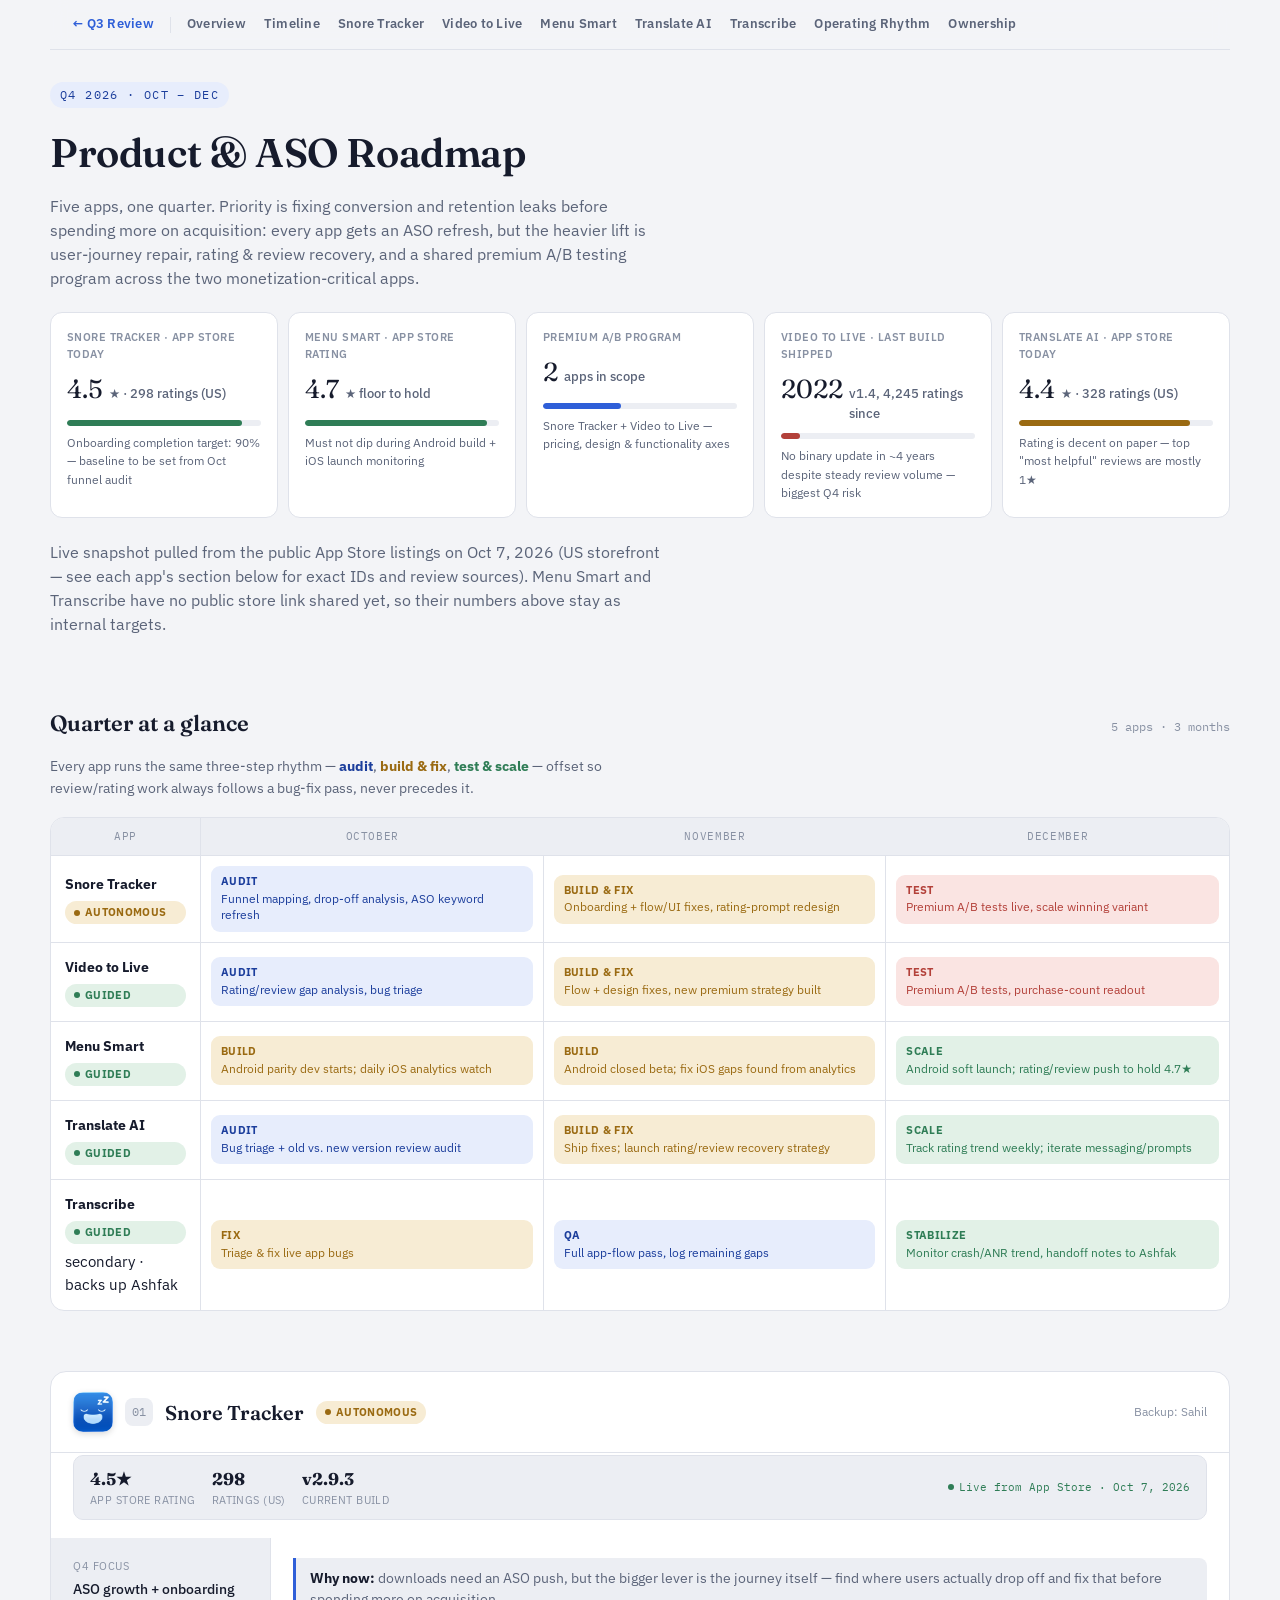
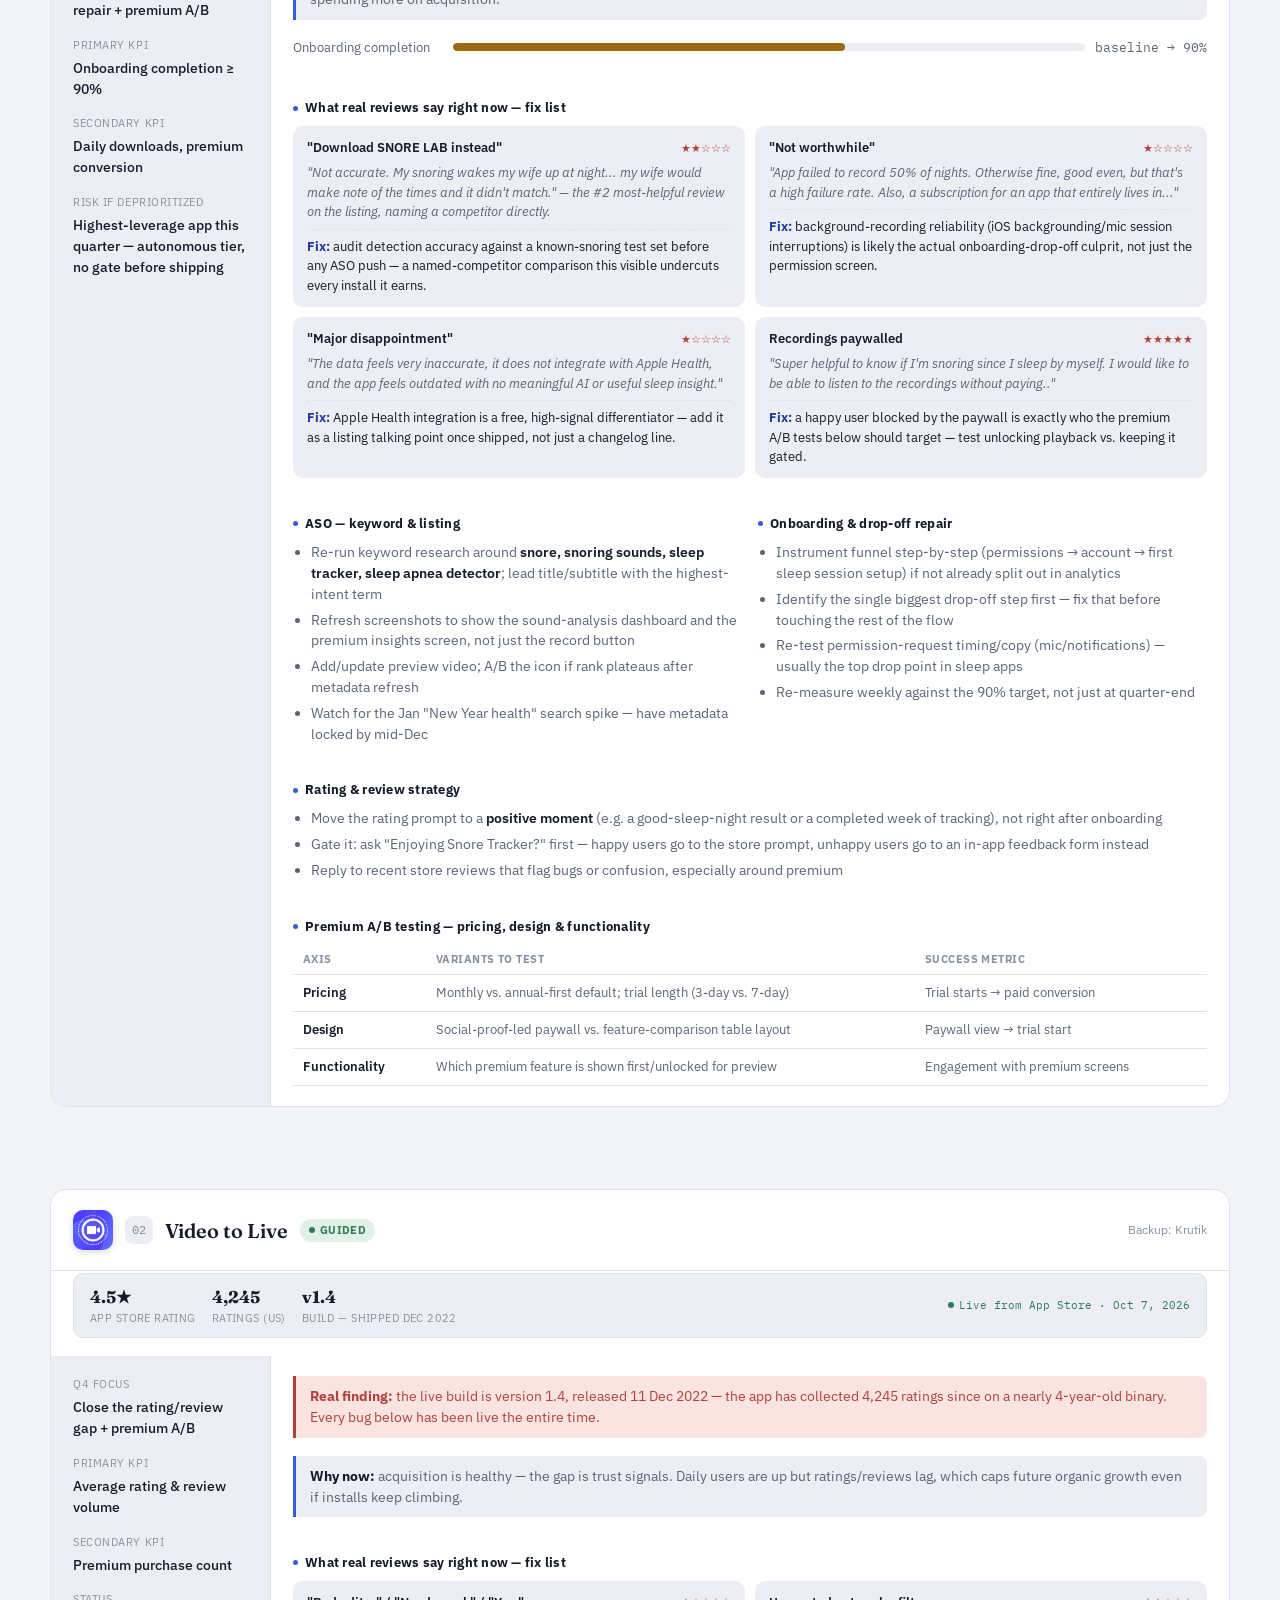
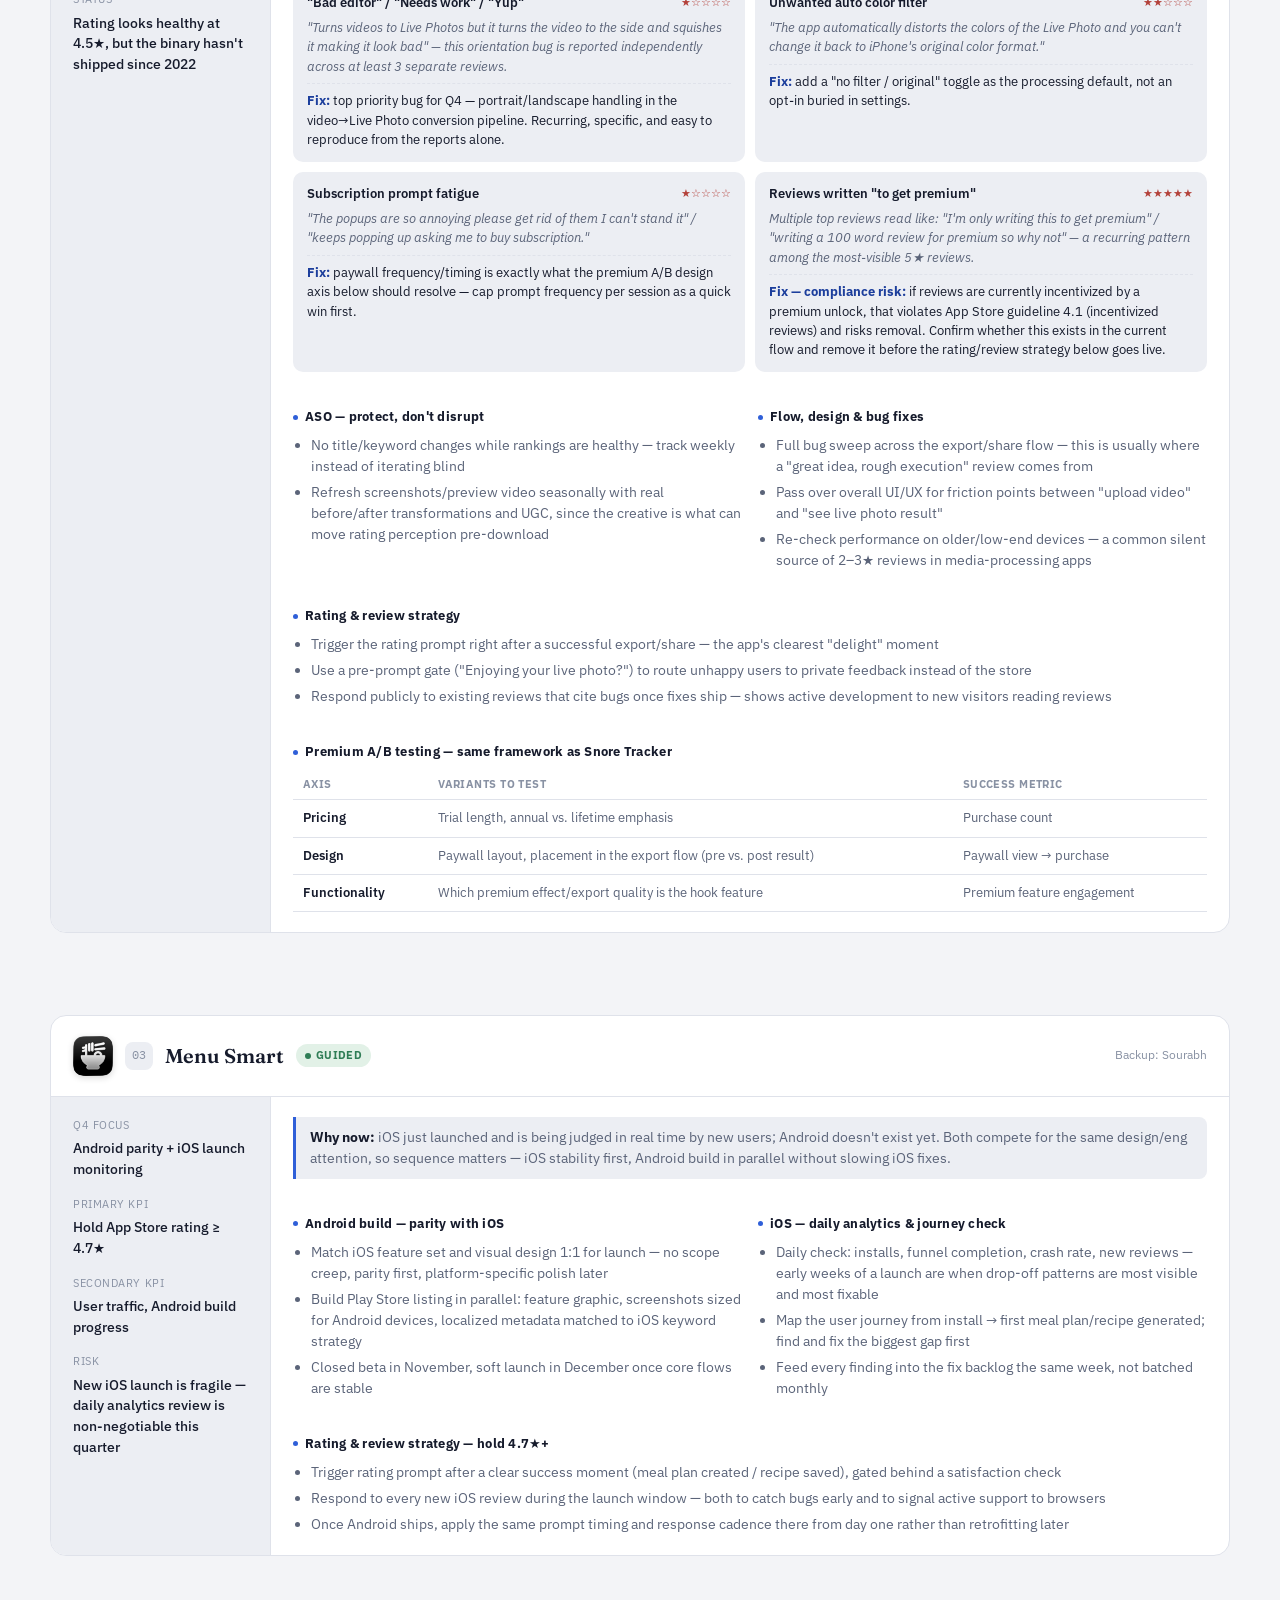
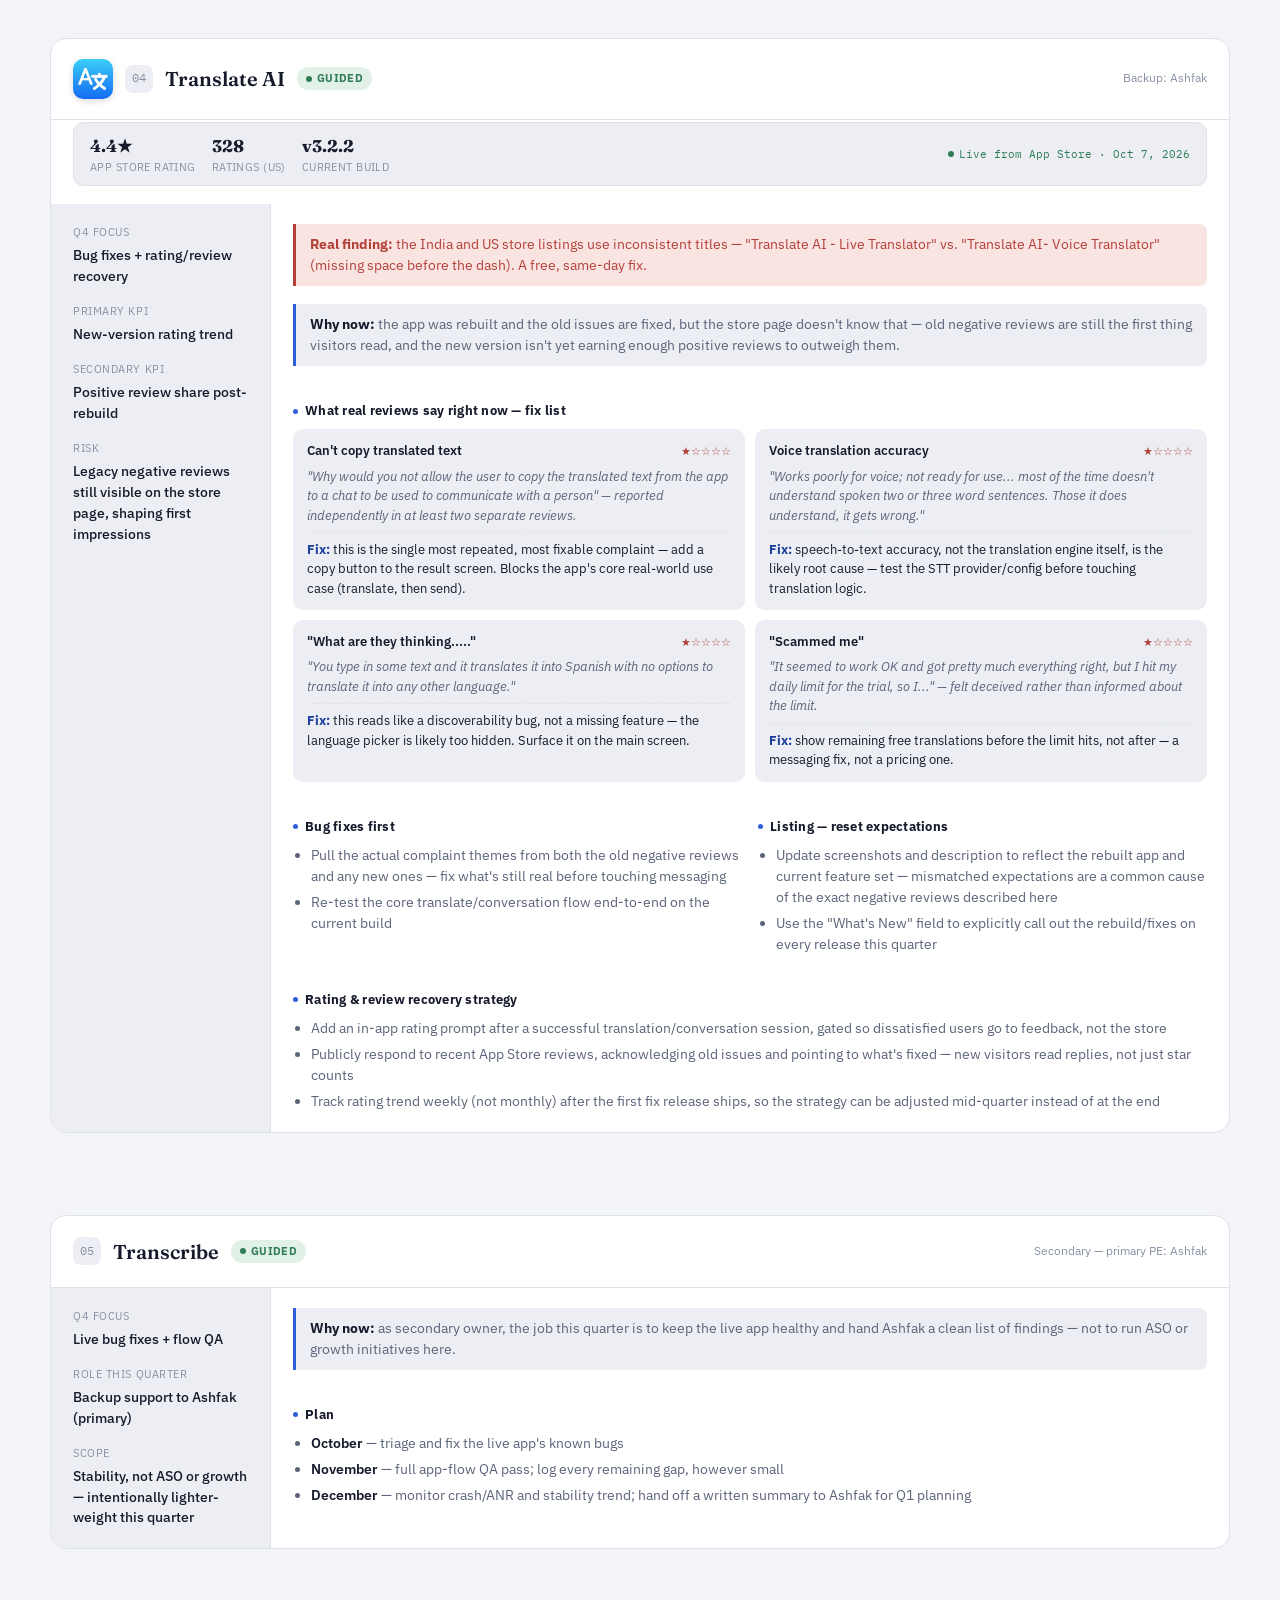
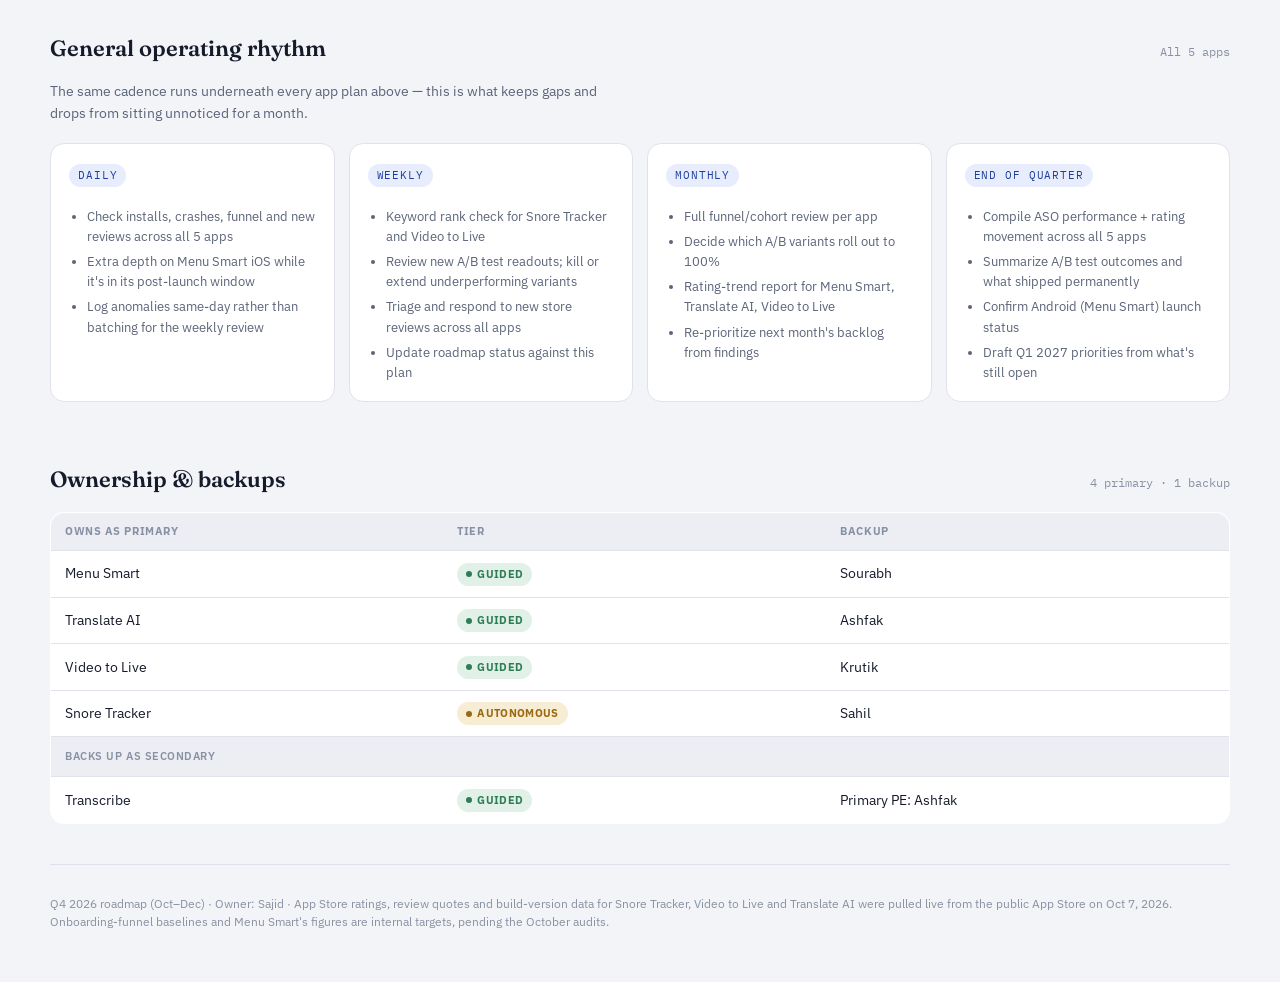
==== q4-roadmap.html @ 99aeea8a "Host Q4 2026 roadmap as an in-repo page, link it in-site Replaces the external Claude artifact link " ====
<!doctype html>
<html lang="en">
<head>
<meta charset="UTF-8">
<meta name="viewport" content="width=device-width, initial-scale=1.0">
<title>Q4 2026 Product Roadmap — Sajid Khokhar</title>
<link rel="stylesheet" href="https://fonts.googleapis.com/css2?family=Fraunces:ital,opsz,wght@0,9..144,500;0,9..144,600;0,9..144,700;1,9..144,500&family=IBM+Plex+Sans:wght@400;500;600;700&family=IBM+Plex+Mono:wght@500;600&display=swap">
<style>
/*
  Layout concept: a top "mission control" strip (quarter banner + KPI scoreboard + timeline grid),
  followed by five deep-dive app cards (meta sidebar + strategy content), closed by an operating
  rhythm section and the ownership table from the source roster. Serif display for section/app
  titles gives the plan a "briefing document" feel; mono is reserved for metrics and dates.
*/
:root{
  --bg:#f3f4f7;
  --surface:#ffffff;
  --surface-2:#eceef3;
  --ink:#161b2c;
  --ink-muted:#5b6479;
  --ink-faint:#8891a3;
  --line:#dfe2ea;
  --accent:#2f5fd8;
  --accent-ink:#1c3e9c;
  --accent-bg:#e7edfc;
  --guided:#2f7d56;
  --guided-bg:#e2f1e7;
  --autonomous:#9a6a12;
  --autonomous-bg:#f7ecd4;
  --good:#2f7d56;
  --good-bg:#e2f1e7;
  --warn:#9a6a12;
  --warn-bg:#f7ecd4;
  --crit:#b3413a;
  --crit-bg:#fae4e2;
  --font-display:'Fraunces', Georgia, serif;
  --font-body:'IBM Plex Sans', system-ui, sans-serif;
  --font-mono:'IBM Plex Mono', 'SF Mono', monospace;
  color-scheme: light;
}
@media (prefers-color-scheme: dark){
  :root{
    --bg:#0f121c;
    --surface:#171b29;
    --surface-2:#1d2232;
    --ink:#eef0f6;
    --ink-muted:#a4acc2;
    --ink-faint:#747d95;
    --line:#2b3146;
    --accent:#7fa0ff;
    --accent-ink:#bfd0ff;
    --accent-bg:#1c2847;
    --guided:#7fc79b;
    --guided-bg:#193226;
    --autonomous:#dcae57;
    --autonomous-bg:#352a13;
    --good:#7fc79b;
    --good-bg:#193226;
    --warn:#dcae57;
    --warn-bg:#352a13;
    --crit:#e59893;
    --crit-bg:#3a1e1c;
    color-scheme: dark;
  }
}

*{box-sizing:border-box}
html,body{margin:0}
body{
  background:var(--bg);
  color:var(--ink);
  font-family:var(--font-body);
  font-size:15px;
  line-height:1.55;
  padding-inline:20px;
}
.page{max-width:1180px;margin:0 auto}
h1,h2,h3{font-family:var(--font-display);font-weight:600;text-wrap:balance;margin:0}
.mono{font-family:var(--font-mono);font-variant-numeric:tabular-nums}
a{color:var(--accent)}
img{max-width:100%}

/* ---------- Nav ---------- */
.topnav{
  position:sticky;top:0;z-index:20;
  background:color-mix(in srgb, var(--bg) 88%, transparent);
  backdrop-filter:blur(8px);
  border-bottom:1px solid var(--line);
  padding:10px 20px;
  display:flex;gap:14px;align-items:center;overflow-x:auto;white-space:nowrap;
}
.topnav a{color:var(--ink-muted);text-decoration:none;font-size:12.5px;font-weight:600;letter-spacing:.02em;padding:4px 2px;border-bottom:2px solid transparent}
.topnav a:hover{color:var(--ink);border-color:var(--line)}
.topnav .back{color:var(--accent);display:flex;align-items:center;gap:5px}
.topnav .sep{width:1px;height:16px;background:var(--line);flex:none}

/* ---------- Hero ---------- */
.hero{padding-block:32px 22px}
.eyebrow{font-family:var(--font-mono);font-size:11.5px;letter-spacing:.12em;text-transform:uppercase;color:var(--accent-ink);background:var(--accent-bg);display:inline-block;padding:4px 10px;border-radius:99px;margin-bottom:14px}
.hero h1{font-size:clamp(28px,4.5vw,40px);letter-spacing:-.01em}
.hero p{color:var(--ink-muted);max-width:62ch;margin-top:10px;font-size:15.5px}

/* ---------- KPI scoreboard ---------- */
.kpi-grid{display:grid;grid-template-columns:repeat(auto-fit,minmax(200px,1fr));gap:10px;margin-block:22px}
.kpi{background:var(--surface);border:1px solid var(--line);border-radius:12px;padding:16px 16px 14px}
.kpi .tag{font-size:11px;font-weight:600;letter-spacing:.04em;text-transform:uppercase;color:var(--ink-faint)}
.kpi .val{font-family:var(--font-display);font-size:26px;margin-top:6px;display:flex;align-items:baseline;gap:6px}
.kpi .val small{font-family:var(--font-body);font-size:12.5px;font-weight:500;color:var(--ink-muted)}
.kpi .bar{height:6px;border-radius:99px;background:var(--surface-2);margin-top:10px;overflow:hidden}
.kpi .bar>i{display:block;height:100%;border-radius:99px;background:var(--accent)}
.kpi .sub{font-size:12px;color:var(--ink-muted);margin-top:8px}

/* ---------- Tier badges ---------- */
.badge{display:inline-flex;align-items:center;gap:5px;font-size:11px;font-weight:700;letter-spacing:.03em;text-transform:uppercase;padding:3px 9px;border-radius:99px}
.badge.guided{color:var(--guided);background:var(--guided-bg)}
.badge.autonomous{color:var(--autonomous);background:var(--autonomous-bg)}
.badge::before{content:"";width:6px;height:6px;border-radius:50%;background:currentColor}

/* ---------- Section heading ---------- */
.section{padding-block:30px}
.section-head{display:flex;align-items:baseline;justify-content:space-between;gap:12px;flex-wrap:wrap;margin-bottom:16px}
.section-head h2{font-size:22px}
.section-head .count{font-family:var(--font-mono);font-size:12px;color:var(--ink-faint)}
.section-intro{color:var(--ink-muted);max-width:70ch;margin-bottom:18px;font-size:14px}

/* ---------- Timeline / gantt ---------- */
.timeline{background:var(--surface);border:1px solid var(--line);border-radius:14px;overflow:hidden}
.tl-row{display:grid;grid-template-columns:150px repeat(3,1fr);border-top:1px solid var(--line)}
.tl-row:first-child{border-top:none}
.tl-head{background:var(--surface-2);font-family:var(--font-mono);font-size:11px;letter-spacing:.06em;text-transform:uppercase;color:var(--ink-faint)}
.tl-head .tl-app{display:flex;align-items:center;padding:10px 14px}
.tl-head .tl-month{padding:10px 10px;text-align:center}
.tl-app{padding:14px;display:flex;flex-direction:column;gap:6px;justify-content:center;border-right:1px solid var(--line)}
.tl-app b{font-size:13.5px}
.tl-cell{padding:10px;border-right:1px solid var(--line);display:flex;align-items:center}
.tl-cell:last-child{border-right:none}
.phase{width:100%;border-radius:9px;padding:8px 10px;font-size:12px;line-height:1.35}
.phase b{display:block;font-size:11px;letter-spacing:.03em;text-transform:uppercase;margin-bottom:2px}
.phase.audit{background:var(--accent-bg);color:var(--accent-ink)}
.phase.build{background:var(--autonomous-bg);color:var(--autonomous)}
.phase.test{background:var(--crit-bg);color:var(--crit)}
.phase.scale{background:var(--good-bg);color:var(--good)}
@media (max-width:720px){
  .tl-row{grid-template-columns:1fr}
  .tl-head{display:none}
  .tl-app{border-right:none;border-bottom:1px solid var(--line)}
  .tl-cell{border-right:none;border-bottom:1px solid var(--line)}
  .tl-cell::before{content:attr(data-month);font-family:var(--font-mono);font-size:10px;text-transform:uppercase;color:var(--ink-faint);width:36px;flex:none}
}

/* ---------- App cards ---------- */
.app-card{background:var(--surface);border:1px solid var(--line);border-radius:16px;margin-bottom:22px;overflow:hidden}
.app-head{display:flex;align-items:center;justify-content:space-between;gap:14px;flex-wrap:wrap;padding:20px 22px;border-bottom:1px solid var(--line)}
.app-head-left{display:flex;align-items:center;gap:12px}
.app-num{font-family:var(--font-mono);font-size:12px;color:var(--ink-faint);background:var(--surface-2);width:28px;height:28px;border-radius:8px;display:flex;align-items:center;justify-content:center}
.app-head h3{font-size:20px}
.app-head .backup{font-size:12px;color:var(--ink-faint)}
.app-body{display:grid;grid-template-columns:220px 1fr;gap:0}
.app-meta{padding:20px 22px;border-right:1px solid var(--line);background:var(--surface-2)}
.app-meta .m-label{font-size:11px;letter-spacing:.05em;text-transform:uppercase;color:var(--ink-faint);margin-bottom:4px;margin-top:16px}
.app-meta .m-label:first-child{margin-top:0}
.app-meta .m-val{font-size:13.5px;font-weight:500}
.app-content{padding:20px 22px;display:flex;flex-direction:column;gap:18px}
@media (max-width:640px){
  .app-body{grid-template-columns:1fr}
  .app-meta{border-right:none;border-bottom:1px solid var(--line)}
}

.context-box{background:var(--surface-2);border-left:3px solid var(--accent);padding:10px 14px;border-radius:0 8px 8px 0;font-size:13.5px;color:var(--ink-muted)}
.context-box b{color:var(--ink)}

.strategy-block h4{font-size:13px;letter-spacing:.02em;margin-bottom:8px;display:flex;align-items:center;gap:7px}
.strategy-block h4::before{content:"";width:5px;height:5px;border-radius:50%;background:var(--accent)}
.strategy-block ul{margin:0;padding-left:18px;display:flex;flex-direction:column;gap:5px}
.strategy-block li{font-size:13.5px;color:var(--ink-muted)}
.strategy-block li b{color:var(--ink);font-weight:600}
.strategy-grid{display:grid;grid-template-columns:1fr 1fr;gap:16px}
@media (max-width:640px){.strategy-grid{grid-template-columns:1fr}}

.abtest-table{width:100%;border-collapse:collapse;font-size:13px}
.abtest-table th{text-align:left;font-size:11px;text-transform:uppercase;letter-spacing:.04em;color:var(--ink-faint);padding:6px 10px;border-bottom:1px solid var(--line)}
.abtest-table td{padding:8px 10px;border-bottom:1px solid var(--line);color:var(--ink-muted);vertical-align:top}
.abtest-table td:first-child{color:var(--ink);font-weight:600;white-space:nowrap}
.abtest-wrap{overflow-x:auto}

.goal-row{display:flex;align-items:center;gap:10px}
.goal-row .gbar{flex:1;height:8px;border-radius:99px;background:var(--surface-2);overflow:hidden}
.goal-row .gbar>i{display:block;height:100%;border-radius:99px}
.goal-row .gval{font-family:var(--font-mono);font-size:12.5px;color:var(--ink-muted);white-space:nowrap}

/* ---------- App icon + live store snapshot ---------- */
.app-icon{width:40px;height:40px;border-radius:10px;object-fit:cover;box-shadow:0 2px 6px rgba(0,0,0,0.15);flex:none}
.store-snap{display:flex;align-items:center;gap:16px;flex-wrap:wrap;background:var(--surface-2);border:1px solid var(--line);border-radius:10px;padding:10px 16px;margin-top:2px}
.store-snap .snap-stat{display:flex;flex-direction:column}
.store-snap .snap-stat b{font-family:var(--font-display);font-size:17px}
.store-snap .snap-stat span{font-size:10.5px;text-transform:uppercase;letter-spacing:.04em;color:var(--ink-faint)}
.store-snap .snap-live{font-family:var(--font-mono);font-size:10.5px;color:var(--good);display:flex;align-items:center;gap:5px;margin-left:auto}
.store-snap .snap-live::before{content:"";width:6px;height:6px;border-radius:50%;background:var(--good)}

/* ---------- Review quotes ---------- */
.review-grid{display:grid;grid-template-columns:1fr 1fr;gap:10px}
@media (max-width:640px){.review-grid{grid-template-columns:1fr}}
.review-quote{background:var(--surface-2);border-radius:10px;padding:12px 14px;font-size:13px}
.review-quote .rq-head{display:flex;align-items:center;justify-content:space-between;gap:8px;margin-bottom:5px}
.review-quote .rq-title{font-weight:600;color:var(--ink)}
.review-quote .rq-stars{font-family:var(--font-mono);font-size:11px;color:var(--crit);white-space:nowrap}
.review-quote p{margin:0;color:var(--ink-muted);font-style:italic;line-height:1.5}
.review-quote .rq-fix{margin-top:7px;padding-top:7px;border-top:1px dashed var(--line);color:var(--ink);font-style:normal;font-size:12.5px}
.review-quote .rq-fix b{color:var(--accent-ink)}
.alert-box{background:var(--crit-bg);border-left:3px solid var(--crit);padding:10px 14px;border-radius:0 8px 8px 0;font-size:13.5px;color:var(--crit)}
.alert-box b{color:var(--crit)}

/* ---------- Operating rhythm ---------- */
.rhythm-grid{display:grid;grid-template-columns:repeat(auto-fit,minmax(220px,1fr));gap:14px}
.rhythm-card{background:var(--surface);border:1px solid var(--line);border-radius:14px;padding:18px}
.rhythm-card .freq{font-family:var(--font-mono);font-size:11px;letter-spacing:.08em;text-transform:uppercase;color:var(--accent-ink);background:var(--accent-bg);display:inline-block;padding:3px 9px;border-radius:99px;margin-bottom:10px}
.rhythm-card ul{margin:10px 0 0;padding-left:18px;display:flex;flex-direction:column;gap:5px}
.rhythm-card li{font-size:13px;color:var(--ink-muted)}

/* ---------- Ownership table ---------- */
.owner-table{width:100%;border-collapse:collapse;background:var(--surface);border:1px solid var(--line);border-radius:14px;overflow:hidden}
.owner-table th{background:var(--surface-2);text-align:left;font-size:11px;letter-spacing:.05em;text-transform:uppercase;color:var(--ink-faint);padding:10px 14px}
.owner-table td{padding:11px 14px;border-top:1px solid var(--line);font-size:13.5px}
.owner-table tr.section-row td{background:var(--surface-2);font-size:11px;letter-spacing:.05em;text-transform:uppercase;color:var(--ink-faint);font-weight:600}

footer{padding-block:30px 50px;color:var(--ink-faint);font-size:12px;border-top:1px solid var(--line);margin-top:10px}
</style>
</head>
<body>
<div class="page">

<nav class="topnav">
  <a href="index.html" class="back">&larr; Q3 Review</a>
  <span class="sep"></span>
  <a href="#overview">Overview</a>
  <a href="#timeline">Timeline</a>
  <a href="#snore">Snore Tracker</a>
  <a href="#video">Video to Live</a>
  <a href="#menu">Menu Smart</a>
  <a href="#translate">Translate AI</a>
  <a href="#transcribe">Transcribe</a>
  <a href="#rhythm">Operating Rhythm</a>
  <a href="#ownership">Ownership</a>
</nav>

<section class="hero" id="overview">
  <span class="eyebrow">Q4 2026 · Oct – Dec</span>
  <h1>Product &amp; ASO Roadmap</h1>
  <p>Five apps, one quarter. Priority is fixing conversion and retention leaks before spending more on acquisition: every app gets an ASO refresh, but the heavier lift is user-journey repair, rating &amp; review recovery, and a shared premium A/B testing program across the two monetization-critical apps.</p>

  <div class="kpi-grid">
    <div class="kpi">
      <div class="tag">Snore Tracker · App Store today</div>
      <div class="val">4.5<small>★ · 298 ratings (US)</small></div>
      <div class="bar"><i style="width:90%;background:var(--good)"></i></div>
      <div class="sub">Onboarding completion target: 90% — baseline to be set from Oct funnel audit</div>
    </div>
    <div class="kpi">
      <div class="tag">Menu Smart · App Store rating</div>
      <div class="val">4.7<small>★ floor to hold</small></div>
      <div class="bar"><i style="width:94%;background:var(--good)"></i></div>
      <div class="sub">Must not dip during Android build + iOS launch monitoring</div>
    </div>
    <div class="kpi">
      <div class="tag">Premium A/B program</div>
      <div class="val">2<small>apps in scope</small></div>
      <div class="bar"><i style="width:40%;background:var(--accent)"></i></div>
      <div class="sub">Snore Tracker + Video to Live — pricing, design &amp; functionality axes</div>
    </div>
    <div class="kpi">
      <div class="tag">Video to Live · Last build shipped</div>
      <div class="val">2022<small>v1.4, 4,245 ratings since</small></div>
      <div class="bar"><i style="width:10%;background:var(--crit)"></i></div>
      <div class="sub">No binary update in ~4 years despite steady review volume — biggest Q4 risk</div>
    </div>
    <div class="kpi">
      <div class="tag">Translate AI · App Store today</div>
      <div class="val">4.4<small>★ · 328 ratings (US)</small></div>
      <div class="bar"><i style="width:88%;background:var(--autonomous)"></i></div>
      <div class="sub">Rating is decent on paper — top "most helpful" reviews are mostly 1★</div>
    </div>
  </div>
  <p class="section-intro" style="margin-top:4px">Live snapshot pulled from the public App Store listings on Oct 7, 2026 (US storefront — see each app's section below for exact IDs and review sources). Menu Smart and Transcribe have no public store link shared yet, so their numbers above stay as internal targets.</p>
</section>

<section class="section" id="timeline">
  <div class="section-head"><h2>Quarter at a glance</h2><span class="count">5 apps · 3 months</span></div>
  <p class="section-intro">Every app runs the same three-step rhythm — <b style="color:var(--accent-ink)">audit</b>, <b style="color:var(--autonomous)">build &amp; fix</b>, <b style="color:var(--good)">test &amp; scale</b> — offset so review/rating work always follows a bug-fix pass, never precedes it.</p>
  <div class="timeline">
    <div class="tl-row tl-head">
      <div class="tl-app">App</div>
      <div class="tl-month">October</div>
      <div class="tl-month">November</div>
      <div class="tl-month">December</div>
    </div>
    <div class="tl-row">
      <div class="tl-app"><b>Snore Tracker</b><span class="badge autonomous">Autonomous</span></div>
      <div class="tl-cell" data-month="Oct"><div class="phase audit"><b>Audit</b>Funnel mapping, drop-off analysis, ASO keyword refresh</div></div>
      <div class="tl-cell" data-month="Nov"><div class="phase build"><b>Build &amp; fix</b>Onboarding + flow/UI fixes, rating-prompt redesign</div></div>
      <div class="tl-cell" data-month="Dec"><div class="phase test"><b>Test</b>Premium A/B tests live, scale winning variant</div></div>
    </div>
    <div class="tl-row">
      <div class="tl-app"><b>Video to Live</b><span class="badge guided">Guided</span></div>
      <div class="tl-cell" data-month="Oct"><div class="phase audit"><b>Audit</b>Rating/review gap analysis, bug triage</div></div>
      <div class="tl-cell" data-month="Nov"><div class="phase build"><b>Build &amp; fix</b>Flow + design fixes, new premium strategy built</div></div>
      <div class="tl-cell" data-month="Dec"><div class="phase test"><b>Test</b>Premium A/B tests, purchase-count readout</div></div>
    </div>
    <div class="tl-row">
      <div class="tl-app"><b>Menu Smart</b><span class="badge guided">Guided</span></div>
      <div class="tl-cell" data-month="Oct"><div class="phase build"><b>Build</b>Android parity dev starts; daily iOS analytics watch</div></div>
      <div class="tl-cell" data-month="Nov"><div class="phase build"><b>Build</b>Android closed beta; fix iOS gaps found from analytics</div></div>
      <div class="tl-cell" data-month="Dec"><div class="phase scale"><b>Scale</b>Android soft launch; rating/review push to hold 4.7★</div></div>
    </div>
    <div class="tl-row">
      <div class="tl-app"><b>Translate AI</b><span class="badge guided">Guided</span></div>
      <div class="tl-cell" data-month="Oct"><div class="phase audit"><b>Audit</b>Bug triage + old vs. new version review audit</div></div>
      <div class="tl-cell" data-month="Nov"><div class="phase build"><b>Build &amp; fix</b>Ship fixes; launch rating/review recovery strategy</div></div>
      <div class="tl-cell" data-month="Dec"><div class="phase scale"><b>Scale</b>Track rating trend weekly; iterate messaging/prompts</div></div>
    </div>
    <div class="tl-row">
      <div class="tl-app"><b>Transcribe</b><span class="badge guided">Guided</span><span class="backup">secondary · backs up Ashfak</span></div>
      <div class="tl-cell" data-month="Oct"><div class="phase build"><b>Fix</b>Triage &amp; fix live app bugs</div></div>
      <div class="tl-cell" data-month="Nov"><div class="phase audit"><b>QA</b>Full app-flow pass, log remaining gaps</div></div>
      <div class="tl-cell" data-month="Dec"><div class="phase scale"><b>Stabilize</b>Monitor crash/ANR trend, handoff notes to Ashfak</div></div>
    </div>
  </div>
</section>

<!-- SNORE TRACKER -->
<section class="section" id="snore">
  <div class="app-card">
    <div class="app-head">
      <div class="app-head-left">
        <img class="app-icon" src="images/snoretracker-icon.jpg" alt="SnoreIQ app icon">
        <div class="app-num">01</div>
        <div><h3>Snore Tracker</h3></div>
        <span class="badge autonomous">Autonomous</span>
      </div>
      <span class="backup">Backup: Sahil</span>
    </div>
    <div style="padding:0 22px 18px">
      <div class="store-snap">
        <div class="snap-stat"><b>4.5★</b><span>App Store rating</span></div>
        <div class="snap-stat"><b>298</b><span>Ratings (US)</span></div>
        <div class="snap-stat"><b>v2.9.3</b><span>Current build</span></div>
        <span class="snap-live">Live from App Store · Oct 7, 2026</span>
      </div>
    </div>
    <div class="app-body">
      <div class="app-meta">
        <div class="m-label">Q4 focus</div>
        <div class="m-val">ASO growth + onboarding repair + premium A/B</div>
        <div class="m-label">Primary KPI</div>
        <div class="m-val">Onboarding completion ≥ 90%</div>
        <div class="m-label">Secondary KPI</div>
        <div class="m-val">Daily downloads, premium conversion</div>
        <div class="m-label">Risk if deprioritized</div>
        <div class="m-val">Highest-leverage app this quarter — autonomous tier, no gate before shipping</div>
      </div>
      <div class="app-content">
        <div class="context-box"><b>Why now:</b> downloads need an ASO push, but the bigger lever is the journey itself — find where users actually drop off and fix that before spending more on acquisition.</div>

        <div>
          <div class="goal-row" style="margin-bottom:6px">
            <span style="font-size:12.5px;color:var(--ink-muted);width:150px">Onboarding completion</span>
            <div class="gbar"><i style="width:62%;background:var(--autonomous)"></i></div>
            <span class="gval">baseline → 90%</span>
          </div>
        </div>

        <div class="strategy-block">
          <h4>What real reviews say right now — fix list</h4>
          <div class="review-grid">
            <div class="review-quote">
              <div class="rq-head"><span class="rq-title">"Download SNORE LAB instead"</span><span class="rq-stars">★★☆☆☆</span></div>
              <p>"Not accurate. My snoring wakes my wife up at night... my wife would make note of the times and it didn't match." — the #2 most-helpful review on the listing, naming a competitor directly.</p>
              <div class="rq-fix"><b>Fix:</b> audit detection accuracy against a known-snoring test set before any ASO push — a named-competitor comparison this visible undercuts every install it earns.</div>
            </div>
            <div class="review-quote">
              <div class="rq-head"><span class="rq-title">"Not worthwhile"</span><span class="rq-stars">★☆☆☆☆</span></div>
              <p>"App failed to record 50% of nights. Otherwise fine, good even, but that's a high failure rate. Also, a subscription for an app that entirely lives in..."</p>
              <div class="rq-fix"><b>Fix:</b> background-recording reliability (iOS backgrounding/mic session interruptions) is likely the actual onboarding-drop-off culprit, not just the permission screen.</div>
            </div>
            <div class="review-quote">
              <div class="rq-head"><span class="rq-title">"Major disappointment"</span><span class="rq-stars">★☆☆☆☆</span></div>
              <p>"The data feels very inaccurate, it does not integrate with Apple Health, and the app feels outdated with no meaningful AI or useful sleep insight."</p>
              <div class="rq-fix"><b>Fix:</b> Apple Health integration is a free, high-signal differentiator — add it as a listing talking point once shipped, not just a changelog line.</div>
            </div>
            <div class="review-quote">
              <div class="rq-head"><span class="rq-title">Recordings paywalled</span><span class="rq-stars">★★★★★</span></div>
              <p>"Super helpful to know if I'm snoring since I sleep by myself. I would like to be able to listen to the recordings without paying.."</p>
              <div class="rq-fix"><b>Fix:</b> a happy user blocked by the paywall is exactly who the premium A/B tests below should target — test unlocking playback vs. keeping it gated.</div>
            </div>
          </div>
        </div>

        <div class="strategy-grid">
          <div class="strategy-block">
            <h4>ASO — keyword &amp; listing</h4>
            <ul>
              <li>Re-run keyword research around <b>snore, snoring sounds, sleep tracker, sleep apnea detector</b>; lead title/subtitle with the highest-intent term</li>
              <li>Refresh screenshots to show the sound-analysis dashboard and the premium insights screen, not just the record button</li>
              <li>Add/update preview video; A/B the icon if rank plateaus after metadata refresh</li>
              <li>Watch for the Jan "New Year health" search spike — have metadata locked by mid-Dec</li>
            </ul>
          </div>
          <div class="strategy-block">
            <h4>Onboarding &amp; drop-off repair</h4>
            <ul>
              <li>Instrument funnel step-by-step (permissions → account → first sleep session setup) if not already split out in analytics</li>
              <li>Identify the single biggest drop-off step first — fix that before touching the rest of the flow</li>
              <li>Re-test permission-request timing/copy (mic/notifications) — usually the top drop point in sleep apps</li>
              <li>Re-measure weekly against the 90% target, not just at quarter-end</li>
            </ul>
          </div>
        </div>

        <div class="strategy-block">
          <h4>Rating &amp; review strategy</h4>
          <ul>
            <li>Move the rating prompt to a <b>positive moment</b> (e.g. a good-sleep-night result or a completed week of tracking), not right after onboarding</li>
            <li>Gate it: ask "Enjoying Snore Tracker?" first — happy users go to the store prompt, unhappy users go to an in-app feedback form instead</li>
            <li>Reply to recent store reviews that flag bugs or confusion, especially around premium</li>
          </ul>
        </div>

        <div class="strategy-block">
          <h4>Premium A/B testing — pricing, design &amp; functionality</h4>
          <div class="abtest-wrap">
          <table class="abtest-table">
            <tr><th>Axis</th><th>Variants to test</th><th>Success metric</th></tr>
            <tr><td>Pricing</td><td>Monthly vs. annual-first default; trial length (3-day vs. 7-day)</td><td>Trial starts → paid conversion</td></tr>
            <tr><td>Design</td><td>Social-proof-led paywall vs. feature-comparison table layout</td><td>Paywall view → trial start</td></tr>
            <tr><td>Functionality</td><td>Which premium feature is shown first/unlocked for preview</td><td>Engagement with premium screens</td></tr>
          </table>
          </div>
        </div>
      </div>
    </div>
  </div>
</section>

<!-- VIDEO TO LIVE -->
<section class="section" id="video">
  <div class="app-card">
    <div class="app-head">
      <div class="app-head-left">
        <img class="app-icon" src="images/videotolive-icon.png" alt="Video to Live app icon">
        <div class="app-num">02</div>
        <div><h3>Video to Live</h3></div>
        <span class="badge guided">Guided</span>
      </div>
      <span class="backup">Backup: Krutik</span>
    </div>
    <div style="padding:0 22px 18px">
      <div class="store-snap">
        <div class="snap-stat"><b>4.5★</b><span>App Store rating</span></div>
        <div class="snap-stat"><b>4,245</b><span>Ratings (US)</span></div>
        <div class="snap-stat"><b>v1.4</b><span>Build — shipped Dec 2022</span></div>
        <span class="snap-live">Live from App Store · Oct 7, 2026</span>
      </div>
    </div>
    <div class="app-body">
      <div class="app-meta">
        <div class="m-label">Q4 focus</div>
        <div class="m-val">Close the rating/review gap + premium A/B</div>
        <div class="m-label">Primary KPI</div>
        <div class="m-val">Average rating &amp; review volume</div>
        <div class="m-label">Secondary KPI</div>
        <div class="m-val">Premium purchase count</div>
        <div class="m-label">Status</div>
        <div class="m-val">Rating looks healthy at 4.5★, but the binary hasn't shipped since 2022</div>
      </div>
      <div class="app-content">
        <div class="alert-box"><b>Real finding:</b> the live build is version 1.4, released 11 Dec 2022 — the app has collected 4,245 ratings since on a nearly 4-year-old binary. Every bug below has been live the entire time.</div>
        <div class="context-box"><b>Why now:</b> acquisition is healthy — the gap is trust signals. Daily users are up but ratings/reviews lag, which caps future organic growth even if installs keep climbing.</div>

        <div class="strategy-block">
          <h4>What real reviews say right now — fix list</h4>
          <div class="review-grid">
            <div class="review-quote">
              <div class="rq-head"><span class="rq-title">"Bad editor" / "Needs work" / "Yup"</span><span class="rq-stars">★☆☆☆☆</span></div>
              <p>"Turns videos to Live Photos but it turns the video to the side and squishes it making it look bad" — this orientation bug is reported independently across at least 3 separate reviews.</p>
              <div class="rq-fix"><b>Fix:</b> top priority bug for Q4 — portrait/landscape handling in the video→Live Photo conversion pipeline. Recurring, specific, and easy to reproduce from the reports alone.</div>
            </div>
            <div class="review-quote">
              <div class="rq-head"><span class="rq-title">Unwanted auto color filter</span><span class="rq-stars">★★☆☆☆</span></div>
              <p>"The app automatically distorts the colors of the Live Photo and you can't change it back to iPhone's original color format."</p>
              <div class="rq-fix"><b>Fix:</b> add a "no filter / original" toggle as the processing default, not an opt-in buried in settings.</div>
            </div>
            <div class="review-quote">
              <div class="rq-head"><span class="rq-title">Subscription prompt fatigue</span><span class="rq-stars">★☆☆☆☆</span></div>
              <p>"The popups are so annoying please get rid of them I can't stand it" / "keeps popping up asking me to buy subscription."</p>
              <div class="rq-fix"><b>Fix:</b> paywall frequency/timing is exactly what the premium A/B design axis below should resolve — cap prompt frequency per session as a quick win first.</div>
            </div>
            <div class="review-quote">
              <div class="rq-head"><span class="rq-title">Reviews written "to get premium"</span><span class="rq-stars">★★★★★</span></div>
              <p>Multiple top reviews read like: "I'm only writing this to get premium" / "writing a 100 word review for premium so why not" — a recurring pattern among the most-visible 5★ reviews.</p>
              <div class="rq-fix"><b>Fix — compliance risk:</b> if reviews are currently incentivized by a premium unlock, that violates App Store guideline 4.1 (incentivized reviews) and risks removal. Confirm whether this exists in the current flow and remove it before the rating/review strategy below goes live.</div>
            </div>
          </div>
        </div>

        <div class="strategy-grid">
          <div class="strategy-block">
            <h4>ASO — protect, don't disrupt</h4>
            <ul>
              <li>No title/keyword changes while rankings are healthy — track weekly instead of iterating blind</li>
              <li>Refresh screenshots/preview video seasonally with real before/after transformations and UGC, since the creative is what can move rating perception pre-download</li>
            </ul>
          </div>
          <div class="strategy-block">
            <h4>Flow, design &amp; bug fixes</h4>
            <ul>
              <li>Full bug sweep across the export/share flow — this is usually where a "great idea, rough execution" review comes from</li>
              <li>Pass over overall UI/UX for friction points between "upload video" and "see live photo result"</li>
              <li>Re-check performance on older/low-end devices — a common silent source of 2–3★ reviews in media-processing apps</li>
            </ul>
          </div>
        </div>

        <div class="strategy-block">
          <h4>Rating &amp; review strategy</h4>
          <ul>
            <li>Trigger the rating prompt right after a successful export/share — the app's clearest "delight" moment</li>
            <li>Use a pre-prompt gate ("Enjoying your live photo?") to route unhappy users to private feedback instead of the store</li>
            <li>Respond publicly to existing reviews that cite bugs once fixes ship — shows active development to new visitors reading reviews</li>
          </ul>
        </div>

        <div class="strategy-block">
          <h4>Premium A/B testing — same framework as Snore Tracker</h4>
          <div class="abtest-wrap">
          <table class="abtest-table">
            <tr><th>Axis</th><th>Variants to test</th><th>Success metric</th></tr>
            <tr><td>Pricing</td><td>Trial length, annual vs. lifetime emphasis</td><td>Purchase count</td></tr>
            <tr><td>Design</td><td>Paywall layout, placement in the export flow (pre vs. post result)</td><td>Paywall view → purchase</td></tr>
            <tr><td>Functionality</td><td>Which premium effect/export quality is the hook feature</td><td>Premium feature engagement</td></tr>
          </table>
          </div>
        </div>
      </div>
    </div>
  </div>
</section>

<!-- MENU SMART -->
<section class="section" id="menu">
  <div class="app-card">
    <div class="app-head">
      <div class="app-head-left">
        <img class="app-icon" src="images/menusmart-icon.png" alt="Menu Smart app icon">
        <div class="app-num">03</div>
        <div><h3>Menu Smart</h3></div>
        <span class="badge guided">Guided</span>
      </div>
      <span class="backup">Backup: Sourabh</span>
    </div>
    <div class="app-body">
      <div class="app-meta">
        <div class="m-label">Q4 focus</div>
        <div class="m-val">Android parity + iOS launch monitoring</div>
        <div class="m-label">Primary KPI</div>
        <div class="m-val">Hold App Store rating ≥ 4.7★</div>
        <div class="m-label">Secondary KPI</div>
        <div class="m-val">User traffic, Android build progress</div>
        <div class="m-label">Risk</div>
        <div class="m-val">New iOS launch is fragile — daily analytics review is non-negotiable this quarter</div>
      </div>
      <div class="app-content">
        <div class="context-box"><b>Why now:</b> iOS just launched and is being judged in real time by new users; Android doesn't exist yet. Both compete for the same design/eng attention, so sequence matters — iOS stability first, Android build in parallel without slowing iOS fixes.</div>

        <div class="strategy-grid">
          <div class="strategy-block">
            <h4>Android build — parity with iOS</h4>
            <ul>
              <li>Match iOS feature set and visual design 1:1 for launch — no scope creep, parity first, platform-specific polish later</li>
              <li>Build Play Store listing in parallel: feature graphic, screenshots sized for Android devices, localized metadata matched to iOS keyword strategy</li>
              <li>Closed beta in November, soft launch in December once core flows are stable</li>
            </ul>
          </div>
          <div class="strategy-block">
            <h4>iOS — daily analytics &amp; journey check</h4>
            <ul>
              <li>Daily check: installs, funnel completion, crash rate, new reviews — early weeks of a launch are when drop-off patterns are most visible and most fixable</li>
              <li>Map the user journey from install → first meal plan/recipe generated; find and fix the biggest gap first</li>
              <li>Feed every finding into the fix backlog the same week, not batched monthly</li>
            </ul>
          </div>
        </div>

        <div class="strategy-block">
          <h4>Rating &amp; review strategy — hold 4.7★+</h4>
          <ul>
            <li>Trigger rating prompt after a clear success moment (meal plan created / recipe saved), gated behind a satisfaction check</li>
            <li>Respond to every new iOS review during the launch window — both to catch bugs early and to signal active support to browsers</li>
            <li>Once Android ships, apply the same prompt timing and response cadence there from day one rather than retrofitting later</li>
          </ul>
        </div>
      </div>
    </div>
  </div>
</section>

<!-- TRANSLATE AI -->
<section class="section" id="translate">
  <div class="app-card">
    <div class="app-head">
      <div class="app-head-left">
        <img class="app-icon" src="images/translateai-icon.png" alt="Translate AI app icon">
        <div class="app-num">04</div>
        <div><h3>Translate AI</h3></div>
        <span class="badge guided">Guided</span>
      </div>
      <span class="backup">Backup: Ashfak</span>
    </div>
    <div style="padding:0 22px 18px">
      <div class="store-snap">
        <div class="snap-stat"><b>4.4★</b><span>App Store rating</span></div>
        <div class="snap-stat"><b>328</b><span>Ratings (US)</span></div>
        <div class="snap-stat"><b>v3.2.2</b><span>Current build</span></div>
        <span class="snap-live">Live from App Store · Oct 7, 2026</span>
      </div>
    </div>
    <div class="app-body">
      <div class="app-meta">
        <div class="m-label">Q4 focus</div>
        <div class="m-val">Bug fixes + rating/review recovery</div>
        <div class="m-label">Primary KPI</div>
        <div class="m-val">New-version rating trend</div>
        <div class="m-label">Secondary KPI</div>
        <div class="m-val">Positive review share post-rebuild</div>
        <div class="m-label">Risk</div>
        <div class="m-val">Legacy negative reviews still visible on the store page, shaping first impressions</div>
      </div>
      <div class="app-content">
        <div class="alert-box"><b>Real finding:</b> the India and US store listings use inconsistent titles — "Translate AI - Live Translator" vs. "Translate AI- Voice Translator" (missing space before the dash). A free, same-day fix.</div>
        <div class="context-box"><b>Why now:</b> the app was rebuilt and the old issues are fixed, but the store page doesn't know that — old negative reviews are still the first thing visitors read, and the new version isn't yet earning enough positive reviews to outweigh them.</div>

        <div class="strategy-block">
          <h4>What real reviews say right now — fix list</h4>
          <div class="review-grid">
            <div class="review-quote">
              <div class="rq-head"><span class="rq-title">Can't copy translated text</span><span class="rq-stars">★☆☆☆☆</span></div>
              <p>"Why would you not allow the user to copy the translated text from the app to a chat to be used to communicate with a person" — reported independently in at least two separate reviews.</p>
              <div class="rq-fix"><b>Fix:</b> this is the single most repeated, most fixable complaint — add a copy button to the result screen. Blocks the app's core real-world use case (translate, then send).</div>
            </div>
            <div class="review-quote">
              <div class="rq-head"><span class="rq-title">Voice translation accuracy</span><span class="rq-stars">★☆☆☆☆</span></div>
              <p>"Works poorly for voice; not ready for use... most of the time doesn't understand spoken two or three word sentences. Those it does understand, it gets wrong."</p>
              <div class="rq-fix"><b>Fix:</b> speech-to-text accuracy, not the translation engine itself, is the likely root cause — test the STT provider/config before touching translation logic.</div>
            </div>
            <div class="review-quote">
              <div class="rq-head"><span class="rq-title">"What are they thinking....."</span><span class="rq-stars">★☆☆☆☆</span></div>
              <p>"You type in some text and it translates it into Spanish with no options to translate it into any other language."</p>
              <div class="rq-fix"><b>Fix:</b> this reads like a discoverability bug, not a missing feature — the language picker is likely too hidden. Surface it on the main screen.</div>
            </div>
            <div class="review-quote">
              <div class="rq-head"><span class="rq-title">"Scammed me"</span><span class="rq-stars">★☆☆☆☆</span></div>
              <p>"It seemed to work OK and got pretty much everything right, but I hit my daily limit for the trial, so I..." — felt deceived rather than informed about the limit.</p>
              <div class="rq-fix"><b>Fix:</b> show remaining free translations before the limit hits, not after — a messaging fix, not a pricing one.</div>
            </div>
          </div>
        </div>

        <div class="strategy-grid">
          <div class="strategy-block">
            <h4>Bug fixes first</h4>
            <ul>
              <li>Pull the actual complaint themes from both the old negative reviews and any new ones — fix what's still real before touching messaging</li>
              <li>Re-test the core translate/conversation flow end-to-end on the current build</li>
            </ul>
          </div>
          <div class="strategy-block">
            <h4>Listing — reset expectations</h4>
            <ul>
              <li>Update screenshots and description to reflect the rebuilt app and current feature set — mismatched expectations are a common cause of the exact negative reviews described here</li>
              <li>Use the "What's New" field to explicitly call out the rebuild/fixes on every release this quarter</li>
            </ul>
          </div>
        </div>

        <div class="strategy-block">
          <h4>Rating &amp; review recovery strategy</h4>
          <ul>
            <li>Add an in-app rating prompt after a successful translation/conversation session, gated so dissatisfied users go to feedback, not the store</li>
            <li>Publicly respond to recent App Store reviews, acknowledging old issues and pointing to what's fixed — new visitors read replies, not just star counts</li>
            <li>Track rating trend weekly (not monthly) after the first fix release ships, so the strategy can be adjusted mid-quarter instead of at the end</li>
          </ul>
        </div>
      </div>
    </div>
  </div>
</section>

<!-- TRANSCRIBE -->
<section class="section" id="transcribe">
  <div class="app-card">
    <div class="app-head">
      <div class="app-head-left">
        <div class="app-num">05</div>
        <div><h3>Transcribe</h3></div>
        <span class="badge guided">Guided</span>
      </div>
      <span class="backup">Secondary — primary PE: Ashfak</span>
    </div>
    <div class="app-body">
      <div class="app-meta">
        <div class="m-label">Q4 focus</div>
        <div class="m-val">Live bug fixes + flow QA</div>
        <div class="m-label">Role this quarter</div>
        <div class="m-val">Backup support to Ashfak (primary)</div>
        <div class="m-label">Scope</div>
        <div class="m-val">Stability, not ASO or growth — intentionally lighter-weight this quarter</div>
      </div>
      <div class="app-content">
        <div class="context-box"><b>Why now:</b> as secondary owner, the job this quarter is to keep the live app healthy and hand Ashfak a clean list of findings — not to run ASO or growth initiatives here.</div>
        <div class="strategy-block">
          <h4>Plan</h4>
          <ul>
            <li><b>October</b> — triage and fix the live app's known bugs</li>
            <li><b>November</b> — full app-flow QA pass; log every remaining gap, however small</li>
            <li><b>December</b> — monitor crash/ANR and stability trend; hand off a written summary to Ashfak for Q1 planning</li>
          </ul>
        </div>
      </div>
    </div>
  </div>
</section>

<!-- OPERATING RHYTHM -->
<section class="section" id="rhythm">
  <div class="section-head"><h2>General operating rhythm</h2><span class="count">All 5 apps</span></div>
  <p class="section-intro">The same cadence runs underneath every app plan above — this is what keeps gaps and drops from sitting unnoticed for a month.</p>
  <div class="rhythm-grid">
    <div class="rhythm-card">
      <span class="freq">Daily</span>
      <ul>
        <li>Check installs, crashes, funnel and new reviews across all 5 apps</li>
        <li>Extra depth on Menu Smart iOS while it's in its post-launch window</li>
        <li>Log anomalies same-day rather than batching for the weekly review</li>
      </ul>
    </div>
    <div class="rhythm-card">
      <span class="freq">Weekly</span>
      <ul>
        <li>Keyword rank check for Snore Tracker and Video to Live</li>
        <li>Review new A/B test readouts; kill or extend underperforming variants</li>
        <li>Triage and respond to new store reviews across all apps</li>
        <li>Update roadmap status against this plan</li>
      </ul>
    </div>
    <div class="rhythm-card">
      <span class="freq">Monthly</span>
      <ul>
        <li>Full funnel/cohort review per app</li>
        <li>Decide which A/B variants roll out to 100%</li>
        <li>Rating-trend report for Menu Smart, Translate AI, Video to Live</li>
        <li>Re-prioritize next month's backlog from findings</li>
      </ul>
    </div>
    <div class="rhythm-card">
      <span class="freq">End of quarter</span>
      <ul>
        <li>Compile ASO performance + rating movement across all 5 apps</li>
        <li>Summarize A/B test outcomes and what shipped permanently</li>
        <li>Confirm Android (Menu Smart) launch status</li>
        <li>Draft Q1 2027 priorities from what's still open</li>
      </ul>
    </div>
  </div>
</section>

<!-- OWNERSHIP -->
<section class="section" id="ownership">
  <div class="section-head"><h2>Ownership &amp; backups</h2><span class="count">4 primary · 1 backup</span></div>
  <table class="owner-table">
    <tr><th>Owns as primary</th><th>Tier</th><th>Backup</th></tr>
    <tr><td>Menu Smart</td><td><span class="badge guided">Guided</span></td><td>Sourabh</td></tr>
    <tr><td>Translate AI</td><td><span class="badge guided">Guided</span></td><td>Ashfak</td></tr>
    <tr><td>Video to Live</td><td><span class="badge guided">Guided</span></td><td>Krutik</td></tr>
    <tr><td>Snore Tracker</td><td><span class="badge autonomous">Autonomous</span></td><td>Sahil</td></tr>
    <tr class="section-row"><td colspan="3">Backs up as secondary</td></tr>
    <tr><td>Transcribe</td><td><span class="badge guided">Guided</span></td><td>Primary PE: Ashfak</td></tr>
  </table>
</section>

<footer>
  Q4 2026 roadmap (Oct–Dec) · Owner: Sajid · App Store ratings, review quotes and build-version data for Snore Tracker, Video to Live and Translate AI were pulled live from the public App Store on Oct 7, 2026. Onboarding-funnel baselines and Menu Smart's figures are internal targets, pending the October audits.
</footer>

</div>
</body>
</html>
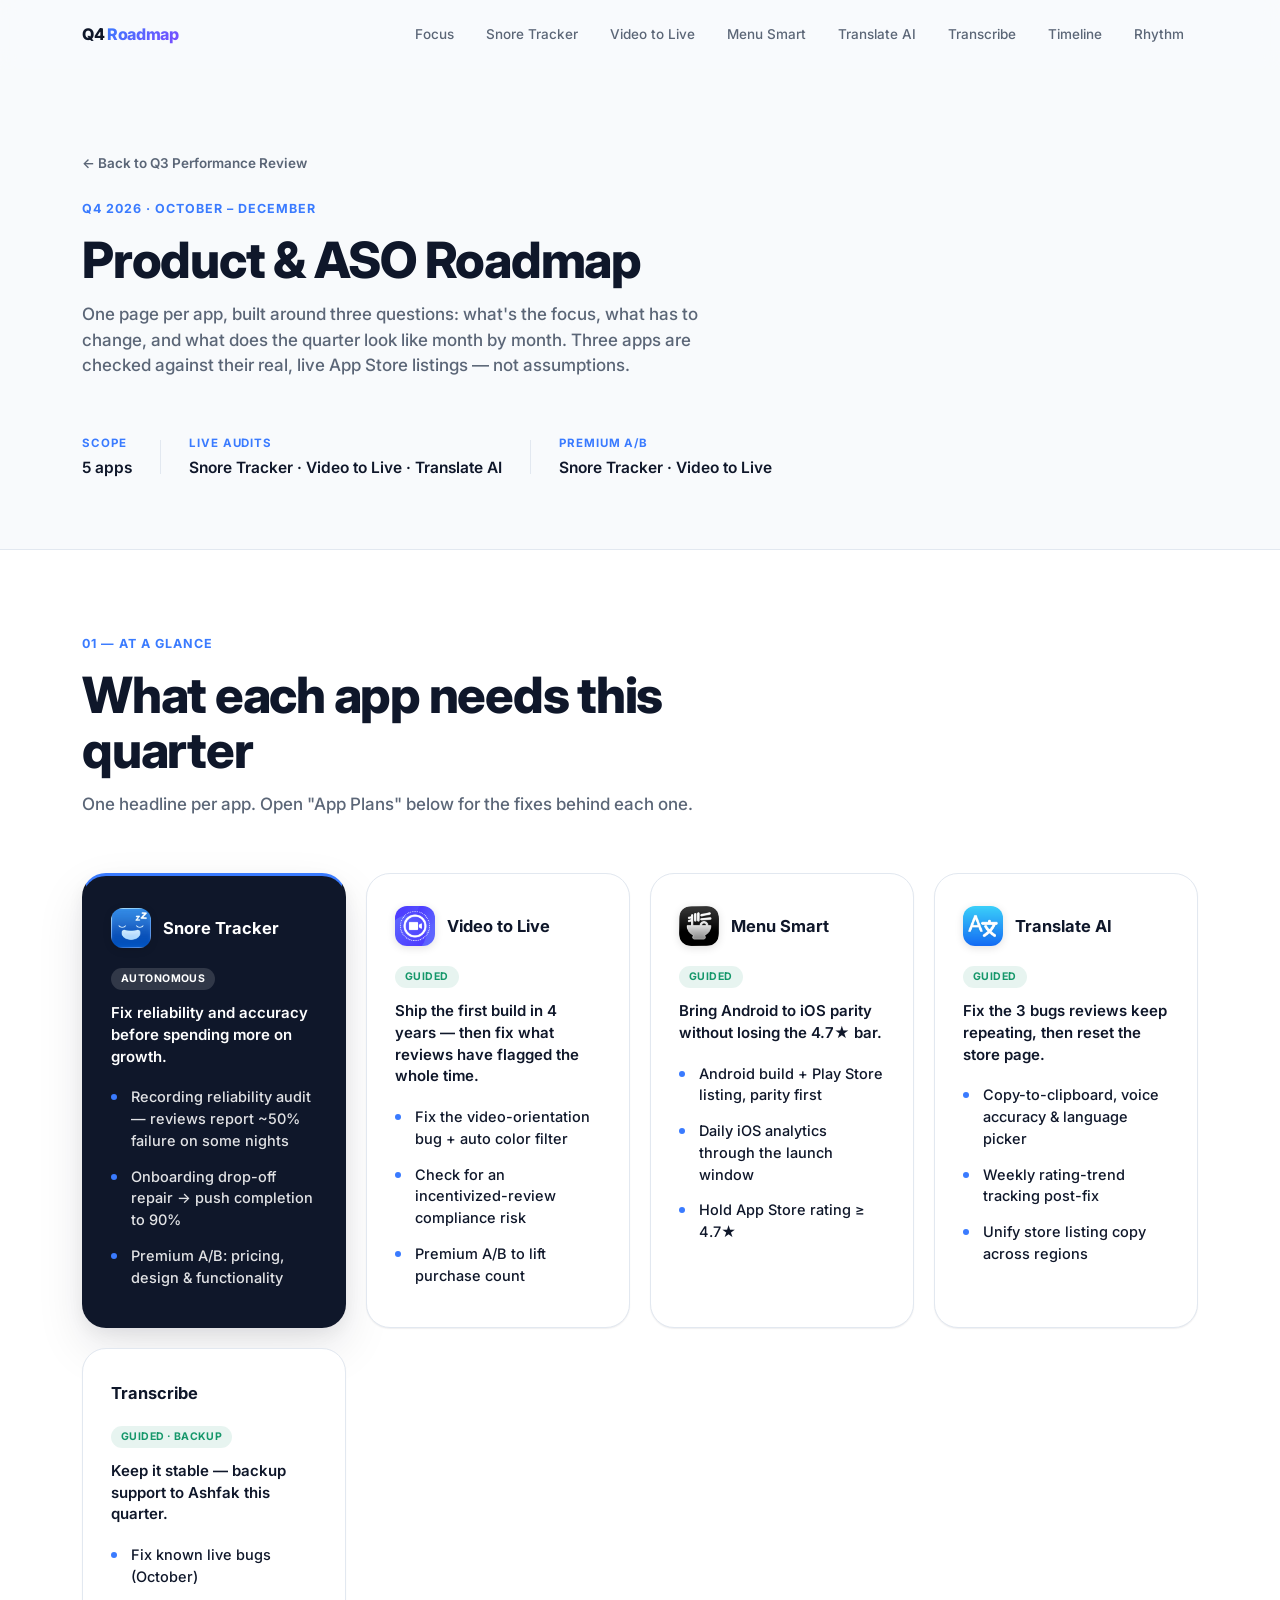
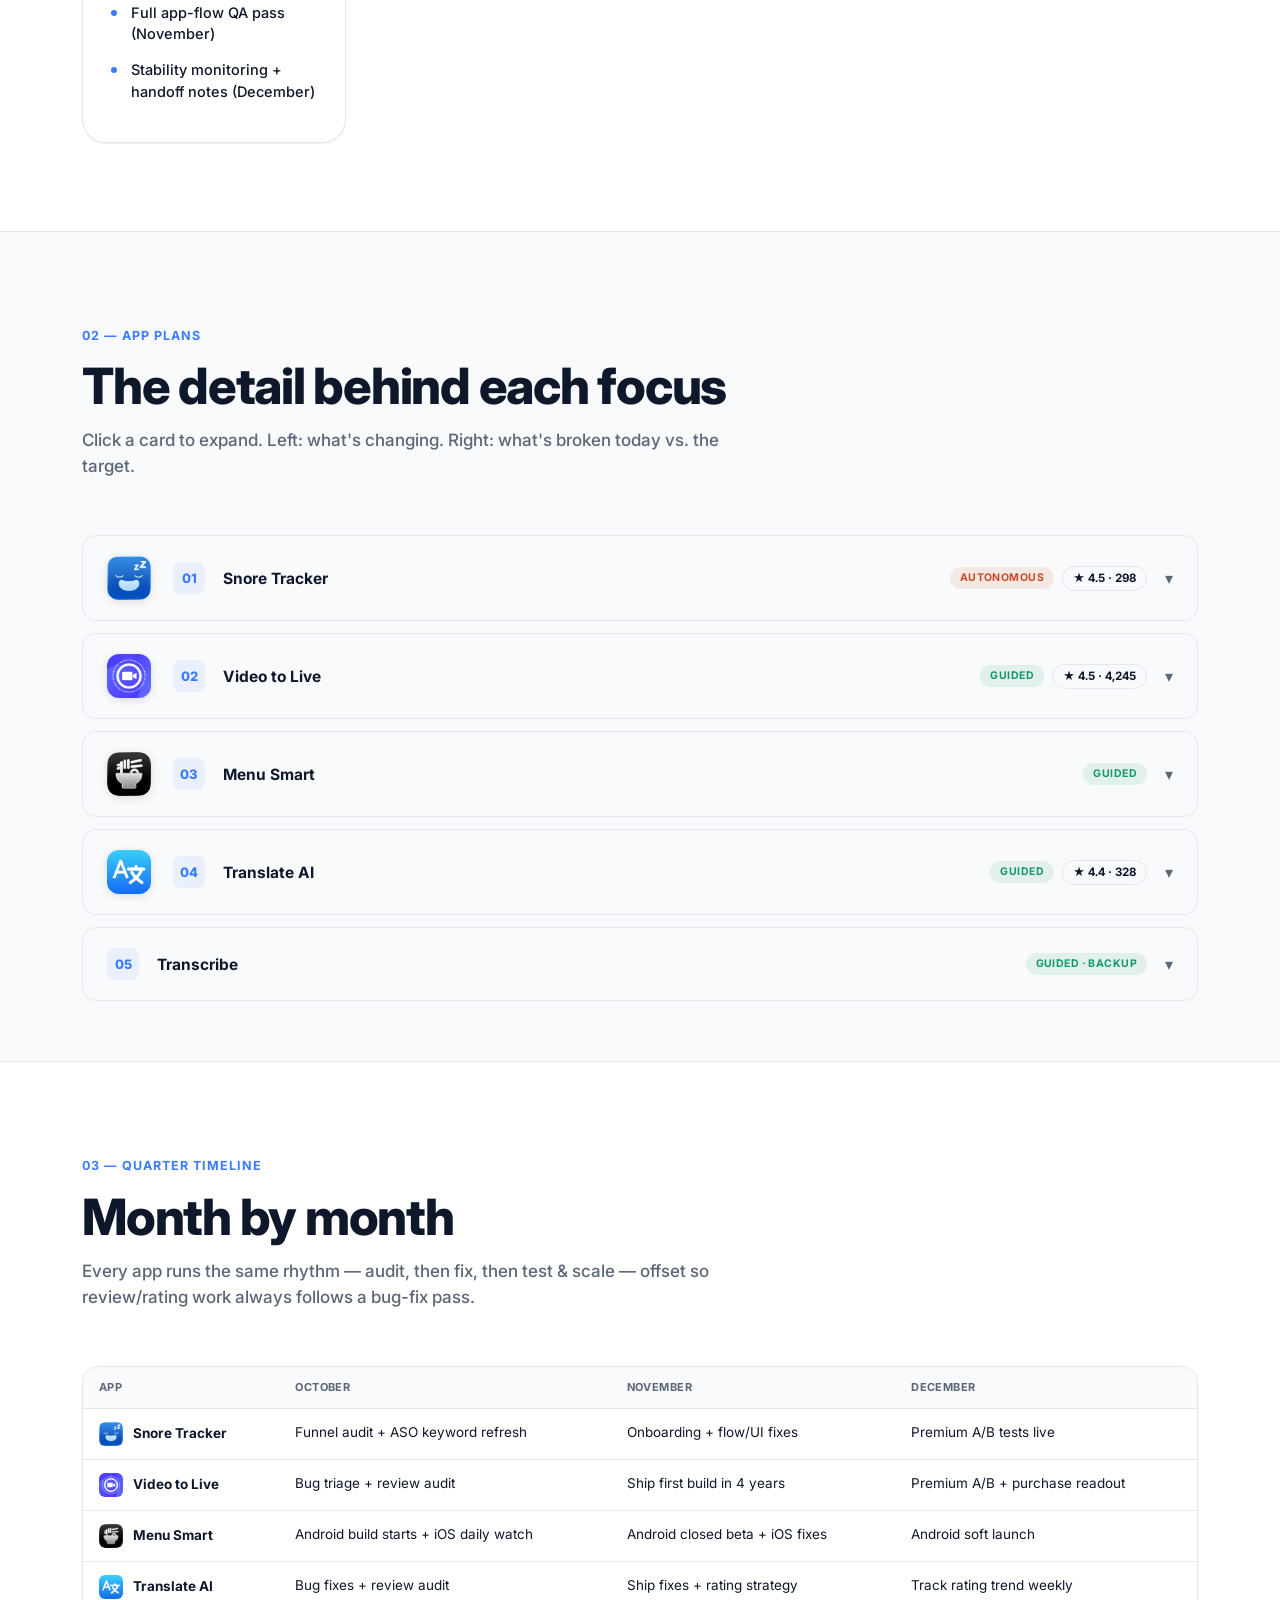
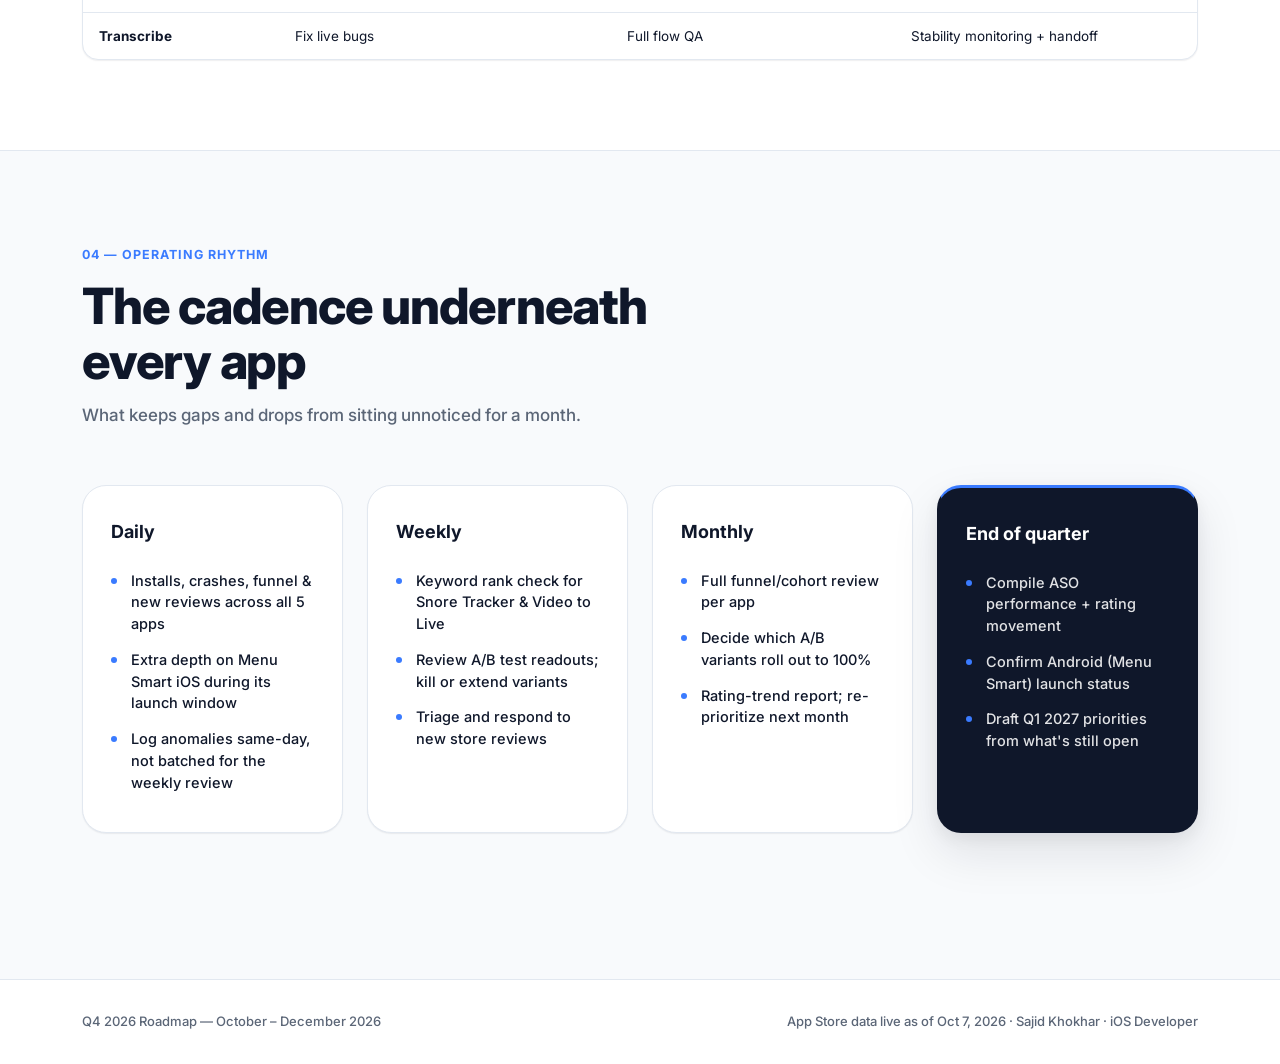
==== commit aac12686: "Redesign Q4 roadmap to match Q3 page's design system Rebuilds q4-roadmap.html on the same navbar, fo" ====
--- a/q4-roadmap.html
+++ b/q4-roadmap.html
@@ -1,794 +1,478 @@
-<!doctype html>
+<!DOCTYPE html>
 <html lang="en">
+
 <head>
-<meta charset="UTF-8">
-<meta name="viewport" content="width=device-width, initial-scale=1.0">
-<title>Q4 2026 Product Roadmap — Sajid Khokhar</title>
-<link rel="stylesheet" href="https://fonts.googleapis.com/css2?family=Fraunces:ital,opsz,wght@0,9..144,500;0,9..144,600;0,9..144,700;1,9..144,500&family=IBM+Plex+Sans:wght@400;500;600;700&family=IBM+Plex+Mono:wght@500;600&display=swap">
-<style>
-/*
-  Layout concept: a top "mission control" strip (quarter banner + KPI scoreboard + timeline grid),
-  followed by five deep-dive app cards (meta sidebar + strategy content), closed by an operating
-  rhythm section and the ownership table from the source roster. Serif display for section/app
-  titles gives the plan a "briefing document" feel; mono is reserved for metrics and dates.
-*/
-:root{
-  --bg:#f3f4f7;
-  --surface:#ffffff;
-  --surface-2:#eceef3;
-  --ink:#161b2c;
-  --ink-muted:#5b6479;
-  --ink-faint:#8891a3;
-  --line:#dfe2ea;
-  --accent:#2f5fd8;
-  --accent-ink:#1c3e9c;
-  --accent-bg:#e7edfc;
-  --guided:#2f7d56;
-  --guided-bg:#e2f1e7;
-  --autonomous:#9a6a12;
-  --autonomous-bg:#f7ecd4;
-  --good:#2f7d56;
-  --good-bg:#e2f1e7;
-  --warn:#9a6a12;
-  --warn-bg:#f7ecd4;
-  --crit:#b3413a;
-  --crit-bg:#fae4e2;
-  --font-display:'Fraunces', Georgia, serif;
-  --font-body:'IBM Plex Sans', system-ui, sans-serif;
-  --font-mono:'IBM Plex Mono', 'SF Mono', monospace;
-  color-scheme: light;
-}
-@media (prefers-color-scheme: dark){
-  :root{
-    --bg:#0f121c;
-    --surface:#171b29;
-    --surface-2:#1d2232;
-    --ink:#eef0f6;
-    --ink-muted:#a4acc2;
-    --ink-faint:#747d95;
-    --line:#2b3146;
-    --accent:#7fa0ff;
-    --accent-ink:#bfd0ff;
-    --accent-bg:#1c2847;
-    --guided:#7fc79b;
-    --guided-bg:#193226;
-    --autonomous:#dcae57;
-    --autonomous-bg:#352a13;
-    --good:#7fc79b;
-    --good-bg:#193226;
-    --warn:#dcae57;
-    --warn-bg:#352a13;
-    --crit:#e59893;
-    --crit-bg:#3a1e1c;
-    color-scheme: dark;
-  }
-}
-
-*{box-sizing:border-box}
-html,body{margin:0}
-body{
-  background:var(--bg);
-  color:var(--ink);
-  font-family:var(--font-body);
-  font-size:15px;
-  line-height:1.55;
-  padding-inline:20px;
-}
-.page{max-width:1180px;margin:0 auto}
-h1,h2,h3{font-family:var(--font-display);font-weight:600;text-wrap:balance;margin:0}
-.mono{font-family:var(--font-mono);font-variant-numeric:tabular-nums}
-a{color:var(--accent)}
-img{max-width:100%}
-
-/* ---------- Nav ---------- */
-.topnav{
-  position:sticky;top:0;z-index:20;
-  background:color-mix(in srgb, var(--bg) 88%, transparent);
-  backdrop-filter:blur(8px);
-  border-bottom:1px solid var(--line);
-  padding:10px 20px;
-  display:flex;gap:14px;align-items:center;overflow-x:auto;white-space:nowrap;
-}
-.topnav a{color:var(--ink-muted);text-decoration:none;font-size:12.5px;font-weight:600;letter-spacing:.02em;padding:4px 2px;border-bottom:2px solid transparent}
-.topnav a:hover{color:var(--ink);border-color:var(--line)}
-.topnav .back{color:var(--accent);display:flex;align-items:center;gap:5px}
-.topnav .sep{width:1px;height:16px;background:var(--line);flex:none}
-
-/* ---------- Hero ---------- */
-.hero{padding-block:32px 22px}
-.eyebrow{font-family:var(--font-mono);font-size:11.5px;letter-spacing:.12em;text-transform:uppercase;color:var(--accent-ink);background:var(--accent-bg);display:inline-block;padding:4px 10px;border-radius:99px;margin-bottom:14px}
-.hero h1{font-size:clamp(28px,4.5vw,40px);letter-spacing:-.01em}
-.hero p{color:var(--ink-muted);max-width:62ch;margin-top:10px;font-size:15.5px}
-
-/* ---------- KPI scoreboard ---------- */
-.kpi-grid{display:grid;grid-template-columns:repeat(auto-fit,minmax(200px,1fr));gap:10px;margin-block:22px}
-.kpi{background:var(--surface);border:1px solid var(--line);border-radius:12px;padding:16px 16px 14px}
-.kpi .tag{font-size:11px;font-weight:600;letter-spacing:.04em;text-transform:uppercase;color:var(--ink-faint)}
-.kpi .val{font-family:var(--font-display);font-size:26px;margin-top:6px;display:flex;align-items:baseline;gap:6px}
-.kpi .val small{font-family:var(--font-body);font-size:12.5px;font-weight:500;color:var(--ink-muted)}
-.kpi .bar{height:6px;border-radius:99px;background:var(--surface-2);margin-top:10px;overflow:hidden}
-.kpi .bar>i{display:block;height:100%;border-radius:99px;background:var(--accent)}
-.kpi .sub{font-size:12px;color:var(--ink-muted);margin-top:8px}
-
-/* ---------- Tier badges ---------- */
-.badge{display:inline-flex;align-items:center;gap:5px;font-size:11px;font-weight:700;letter-spacing:.03em;text-transform:uppercase;padding:3px 9px;border-radius:99px}
-.badge.guided{color:var(--guided);background:var(--guided-bg)}
-.badge.autonomous{color:var(--autonomous);background:var(--autonomous-bg)}
-.badge::before{content:"";width:6px;height:6px;border-radius:50%;background:currentColor}
-
-/* ---------- Section heading ---------- */
-.section{padding-block:30px}
-.section-head{display:flex;align-items:baseline;justify-content:space-between;gap:12px;flex-wrap:wrap;margin-bottom:16px}
-.section-head h2{font-size:22px}
-.section-head .count{font-family:var(--font-mono);font-size:12px;color:var(--ink-faint)}
-.section-intro{color:var(--ink-muted);max-width:70ch;margin-bottom:18px;font-size:14px}
-
-/* ---------- Timeline / gantt ---------- */
-.timeline{background:var(--surface);border:1px solid var(--line);border-radius:14px;overflow:hidden}
-.tl-row{display:grid;grid-template-columns:150px repeat(3,1fr);border-top:1px solid var(--line)}
-.tl-row:first-child{border-top:none}
-.tl-head{background:var(--surface-2);font-family:var(--font-mono);font-size:11px;letter-spacing:.06em;text-transform:uppercase;color:var(--ink-faint)}
-.tl-head .tl-app{display:flex;align-items:center;padding:10px 14px}
-.tl-head .tl-month{padding:10px 10px;text-align:center}
-.tl-app{padding:14px;display:flex;flex-direction:column;gap:6px;justify-content:center;border-right:1px solid var(--line)}
-.tl-app b{font-size:13.5px}
-.tl-cell{padding:10px;border-right:1px solid var(--line);display:flex;align-items:center}
-.tl-cell:last-child{border-right:none}
-.phase{width:100%;border-radius:9px;padding:8px 10px;font-size:12px;line-height:1.35}
-.phase b{display:block;font-size:11px;letter-spacing:.03em;text-transform:uppercase;margin-bottom:2px}
-.phase.audit{background:var(--accent-bg);color:var(--accent-ink)}
-.phase.build{background:var(--autonomous-bg);color:var(--autonomous)}
-.phase.test{background:var(--crit-bg);color:var(--crit)}
-.phase.scale{background:var(--good-bg);color:var(--good)}
-@media (max-width:720px){
-  .tl-row{grid-template-columns:1fr}
-  .tl-head{display:none}
-  .tl-app{border-right:none;border-bottom:1px solid var(--line)}
-  .tl-cell{border-right:none;border-bottom:1px solid var(--line)}
-  .tl-cell::before{content:attr(data-month);font-family:var(--font-mono);font-size:10px;text-transform:uppercase;color:var(--ink-faint);width:36px;flex:none}
-}
-
-/* ---------- App cards ---------- */
-.app-card{background:var(--surface);border:1px solid var(--line);border-radius:16px;margin-bottom:22px;overflow:hidden}
-.app-head{display:flex;align-items:center;justify-content:space-between;gap:14px;flex-wrap:wrap;padding:20px 22px;border-bottom:1px solid var(--line)}
-.app-head-left{display:flex;align-items:center;gap:12px}
-.app-num{font-family:var(--font-mono);font-size:12px;color:var(--ink-faint);background:var(--surface-2);width:28px;height:28px;border-radius:8px;display:flex;align-items:center;justify-content:center}
-.app-head h3{font-size:20px}
-.app-head .backup{font-size:12px;color:var(--ink-faint)}
-.app-body{display:grid;grid-template-columns:220px 1fr;gap:0}
-.app-meta{padding:20px 22px;border-right:1px solid var(--line);background:var(--surface-2)}
-.app-meta .m-label{font-size:11px;letter-spacing:.05em;text-transform:uppercase;color:var(--ink-faint);margin-bottom:4px;margin-top:16px}
-.app-meta .m-label:first-child{margin-top:0}
-.app-meta .m-val{font-size:13.5px;font-weight:500}
-.app-content{padding:20px 22px;display:flex;flex-direction:column;gap:18px}
-@media (max-width:640px){
-  .app-body{grid-template-columns:1fr}
-  .app-meta{border-right:none;border-bottom:1px solid var(--line)}
-}
-
-.context-box{background:var(--surface-2);border-left:3px solid var(--accent);padding:10px 14px;border-radius:0 8px 8px 0;font-size:13.5px;color:var(--ink-muted)}
-.context-box b{color:var(--ink)}
-
-.strategy-block h4{font-size:13px;letter-spacing:.02em;margin-bottom:8px;display:flex;align-items:center;gap:7px}
-.strategy-block h4::before{content:"";width:5px;height:5px;border-radius:50%;background:var(--accent)}
-.strategy-block ul{margin:0;padding-left:18px;display:flex;flex-direction:column;gap:5px}
-.strategy-block li{font-size:13.5px;color:var(--ink-muted)}
-.strategy-block li b{color:var(--ink);font-weight:600}
-.strategy-grid{display:grid;grid-template-columns:1fr 1fr;gap:16px}
-@media (max-width:640px){.strategy-grid{grid-template-columns:1fr}}
-
-.abtest-table{width:100%;border-collapse:collapse;font-size:13px}
-.abtest-table th{text-align:left;font-size:11px;text-transform:uppercase;letter-spacing:.04em;color:var(--ink-faint);padding:6px 10px;border-bottom:1px solid var(--line)}
-.abtest-table td{padding:8px 10px;border-bottom:1px solid var(--line);color:var(--ink-muted);vertical-align:top}
-.abtest-table td:first-child{color:var(--ink);font-weight:600;white-space:nowrap}
-.abtest-wrap{overflow-x:auto}
-
-.goal-row{display:flex;align-items:center;gap:10px}
-.goal-row .gbar{flex:1;height:8px;border-radius:99px;background:var(--surface-2);overflow:hidden}
-.goal-row .gbar>i{display:block;height:100%;border-radius:99px}
-.goal-row .gval{font-family:var(--font-mono);font-size:12.5px;color:var(--ink-muted);white-space:nowrap}
-
-/* ---------- App icon + live store snapshot ---------- */
-.app-icon{width:40px;height:40px;border-radius:10px;object-fit:cover;box-shadow:0 2px 6px rgba(0,0,0,0.15);flex:none}
-.store-snap{display:flex;align-items:center;gap:16px;flex-wrap:wrap;background:var(--surface-2);border:1px solid var(--line);border-radius:10px;padding:10px 16px;margin-top:2px}
-.store-snap .snap-stat{display:flex;flex-direction:column}
-.store-snap .snap-stat b{font-family:var(--font-display);font-size:17px}
-.store-snap .snap-stat span{font-size:10.5px;text-transform:uppercase;letter-spacing:.04em;color:var(--ink-faint)}
-.store-snap .snap-live{font-family:var(--font-mono);font-size:10.5px;color:var(--good);display:flex;align-items:center;gap:5px;margin-left:auto}
-.store-snap .snap-live::before{content:"";width:6px;height:6px;border-radius:50%;background:var(--good)}
-
-/* ---------- Review quotes ---------- */
-.review-grid{display:grid;grid-template-columns:1fr 1fr;gap:10px}
-@media (max-width:640px){.review-grid{grid-template-columns:1fr}}
-.review-quote{background:var(--surface-2);border-radius:10px;padding:12px 14px;font-size:13px}
-.review-quote .rq-head{display:flex;align-items:center;justify-content:space-between;gap:8px;margin-bottom:5px}
-.review-quote .rq-title{font-weight:600;color:var(--ink)}
-.review-quote .rq-stars{font-family:var(--font-mono);font-size:11px;color:var(--crit);white-space:nowrap}
-.review-quote p{margin:0;color:var(--ink-muted);font-style:italic;line-height:1.5}
-.review-quote .rq-fix{margin-top:7px;padding-top:7px;border-top:1px dashed var(--line);color:var(--ink);font-style:normal;font-size:12.5px}
-.review-quote .rq-fix b{color:var(--accent-ink)}
-.alert-box{background:var(--crit-bg);border-left:3px solid var(--crit);padding:10px 14px;border-radius:0 8px 8px 0;font-size:13.5px;color:var(--crit)}
-.alert-box b{color:var(--crit)}
-
-/* ---------- Operating rhythm ---------- */
-.rhythm-grid{display:grid;grid-template-columns:repeat(auto-fit,minmax(220px,1fr));gap:14px}
-.rhythm-card{background:var(--surface);border:1px solid var(--line);border-radius:14px;padding:18px}
-.rhythm-card .freq{font-family:var(--font-mono);font-size:11px;letter-spacing:.08em;text-transform:uppercase;color:var(--accent-ink);background:var(--accent-bg);display:inline-block;padding:3px 9px;border-radius:99px;margin-bottom:10px}
-.rhythm-card ul{margin:10px 0 0;padding-left:18px;display:flex;flex-direction:column;gap:5px}
-.rhythm-card li{font-size:13px;color:var(--ink-muted)}
-
-/* ---------- Ownership table ---------- */
-.owner-table{width:100%;border-collapse:collapse;background:var(--surface);border:1px solid var(--line);border-radius:14px;overflow:hidden}
-.owner-table th{background:var(--surface-2);text-align:left;font-size:11px;letter-spacing:.05em;text-transform:uppercase;color:var(--ink-faint);padding:10px 14px}
-.owner-table td{padding:11px 14px;border-top:1px solid var(--line);font-size:13.5px}
-.owner-table tr.section-row td{background:var(--surface-2);font-size:11px;letter-spacing:.05em;text-transform:uppercase;color:var(--ink-faint);font-weight:600}
-
-footer{padding-block:30px 50px;color:var(--ink-faint);font-size:12px;border-top:1px solid var(--line);margin-top:10px}
-</style>
+  <meta charset="UTF-8">
+  <meta name="viewport" content="width=device-width, initial-scale=1.0">
+  <title>Q4 2026 Roadmap — Sajid Khokhar</title>
+  <link rel="preconnect" href="https://fonts.googleapis.com">
+  <link rel="preconnect" href="https://fonts.gstatic.com" crossorigin>
+  <link href="https://fonts.googleapis.com/css2?family=Inter:wght@400;500;600;700;800;900&display=swap"
+    rel="stylesheet">
+  <link rel="stylesheet" href="style.css">
 </head>
+
 <body>
-<div class="page">
-
-<nav class="topnav">
-  <a href="index.html" class="back">&larr; Q3 Review</a>
-  <span class="sep"></span>
-  <a href="#overview">Overview</a>
-  <a href="#timeline">Timeline</a>
-  <a href="#snore">Snore Tracker</a>
-  <a href="#video">Video to Live</a>
-  <a href="#menu">Menu Smart</a>
-  <a href="#translate">Translate AI</a>
-  <a href="#transcribe">Transcribe</a>
-  <a href="#rhythm">Operating Rhythm</a>
-  <a href="#ownership">Ownership</a>
-</nav>
-
-<section class="hero" id="overview">
-  <span class="eyebrow">Q4 2026 · Oct – Dec</span>
-  <h1>Product &amp; ASO Roadmap</h1>
-  <p>Five apps, one quarter. Priority is fixing conversion and retention leaks before spending more on acquisition: every app gets an ASO refresh, but the heavier lift is user-journey repair, rating &amp; review recovery, and a shared premium A/B testing program across the two monetization-critical apps.</p>
-
-  <div class="kpi-grid">
-    <div class="kpi">
-      <div class="tag">Snore Tracker · App Store today</div>
-      <div class="val">4.5<small>★ · 298 ratings (US)</small></div>
-      <div class="bar"><i style="width:90%;background:var(--good)"></i></div>
-      <div class="sub">Onboarding completion target: 90% — baseline to be set from Oct funnel audit</div>
+
+  <div class="progress-bar" id="progressBar"></div>
+
+  <header class="navbar" id="navbar">
+    <div class="nav-inner">
+      <a href="index.html" style="display:contents"><div class="nav-brand">Q4 <span>Roadmap</span></div></a>
+      <button class="nav-toggle" id="navToggle" aria-label="Toggle navigation">
+        <span></span><span></span><span></span>
+      </button>
+      <nav class="nav-links" id="navLinks">
+        <a href="#focus" class="nav-link" data-nav>Focus</a>
+        <a href="#snore" class="nav-link" data-nav>Snore Tracker</a>
+        <a href="#video" class="nav-link" data-nav>Video to Live</a>
+        <a href="#menu" class="nav-link" data-nav>Menu Smart</a>
+        <a href="#translate" class="nav-link" data-nav>Translate AI</a>
+        <a href="#transcribe" class="nav-link" data-nav>Transcribe</a>
+        <a href="#timeline" class="nav-link" data-nav>Timeline</a>
+        <a href="#rhythm" class="nav-link" data-nav>Rhythm</a>
+      </nav>
     </div>
-    <div class="kpi">
-      <div class="tag">Menu Smart · App Store rating</div>
-      <div class="val">4.7<small>★ floor to hold</small></div>
-      <div class="bar"><i style="width:94%;background:var(--good)"></i></div>
-      <div class="sub">Must not dip during Android build + iOS launch monitoring</div>
+  </header>
+
+  <main>
+
+    <!-- ============ INTRO ============ -->
+    <section class="section" id="intro" style="padding-top:150px; padding-bottom:70px;">
+      <div class="container">
+        <a href="index.html" class="crumb">&larr; Back to Q3 Performance Review</a>
+        <div class="section-head fade-in">
+          <span class="eyebrow">Q4 2026 · October – December</span>
+          <h1 class="section-title">Product &amp; ASO Roadmap</h1>
+          <p class="section-desc">One page per app, built around three questions: what's the focus, what has to
+            change, and what does the quarter look like month by month. Three apps are checked against their real,
+            live App Store listings — not assumptions.</p>
+        </div>
+        <div class="hero-meta fade-in" style="justify-content:flex-start; margin-top:0;">
+          <div class="hero-meta-item">
+            <span class="meta-label">Scope</span>
+            <span class="meta-value">5 apps</span>
+          </div>
+          <div class="hero-meta-divider"></div>
+          <div class="hero-meta-item">
+            <span class="meta-label">Live audits</span>
+            <span class="meta-value">Snore Tracker · Video to Live · Translate AI</span>
+          </div>
+          <div class="hero-meta-divider"></div>
+          <div class="hero-meta-item">
+            <span class="meta-label">Premium A/B</span>
+            <span class="meta-value">Snore Tracker · Video to Live</span>
+          </div>
+        </div>
+      </div>
+    </section>
+
+    <!-- ============ FOCUS AT A GLANCE ============ -->
+    <section class="section section-alt" id="focus" style="padding-top:80px; padding-bottom:80px;">
+      <div class="container">
+        <div class="section-head fade-in">
+          <span class="eyebrow">01 — At a Glance</span>
+          <h2 class="section-title">What each app needs this quarter</h2>
+          <p class="section-desc">One headline per app. Open "App Plans" below for the fixes behind each one.</p>
+        </div>
+
+        <div class="focus-grid">
+          <div class="impact-col impact-col-accent fade-in">
+            <div class="focus-card-head">
+              <img class="app-icon-img" src="images/snoretracker-icon.jpg" alt="">
+              <h3>Snore Tracker</h3>
+            </div>
+            <span class="tier-chip tier-autonomous" style="margin-bottom:12px; display:inline-block;">Autonomous</span>
+            <p class="focus-headline">Fix reliability and accuracy before spending more on growth.</p>
+            <ul class="panel-list">
+              <li>Recording reliability audit — reviews report ~50% failure on some nights</li>
+              <li>Onboarding drop-off repair → push completion to 90%</li>
+              <li>Premium A/B: pricing, design &amp; functionality</li>
+            </ul>
+          </div>
+
+          <div class="impact-col fade-in">
+            <div class="focus-card-head">
+              <img class="app-icon-img" src="images/videotolive-icon.png" alt="">
+              <h3>Video to Live</h3>
+            </div>
+            <span class="tier-chip tier-guided" style="margin-bottom:12px; display:inline-block;">Guided</span>
+            <p class="focus-headline">Ship the first build in 4 years — then fix what reviews have flagged the whole
+              time.</p>
+            <ul class="panel-list">
+              <li>Fix the video-orientation bug + auto color filter</li>
+              <li>Check for an incentivized-review compliance risk</li>
+              <li>Premium A/B to lift purchase count</li>
+            </ul>
+          </div>
+
+          <div class="impact-col fade-in">
+            <div class="focus-card-head">
+              <img class="app-icon-img" src="images/menusmart-icon.png" alt="">
+              <h3>Menu Smart</h3>
+            </div>
+            <span class="tier-chip tier-guided" style="margin-bottom:12px; display:inline-block;">Guided</span>
+            <p class="focus-headline">Bring Android to iOS parity without losing the 4.7★ bar.</p>
+            <ul class="panel-list">
+              <li>Android build + Play Store listing, parity first</li>
+              <li>Daily iOS analytics through the launch window</li>
+              <li>Hold App Store rating ≥ 4.7★</li>
+            </ul>
+          </div>
+
+          <div class="impact-col fade-in">
+            <div class="focus-card-head">
+              <img class="app-icon-img" src="images/translateai-icon.png" alt="">
+              <h3>Translate AI</h3>
+            </div>
+            <span class="tier-chip tier-guided" style="margin-bottom:12px; display:inline-block;">Guided</span>
+            <p class="focus-headline">Fix the 3 bugs reviews keep repeating, then reset the store page.</p>
+            <ul class="panel-list">
+              <li>Copy-to-clipboard, voice accuracy &amp; language picker</li>
+              <li>Weekly rating-trend tracking post-fix</li>
+              <li>Unify store listing copy across regions</li>
+            </ul>
+          </div>
+
+          <div class="impact-col fade-in">
+            <div class="focus-card-head">
+              <h3>Transcribe</h3>
+            </div>
+            <span class="tier-chip tier-guided" style="margin-bottom:12px; display:inline-block;">Guided · Backup</span>
+            <p class="focus-headline">Keep it stable — backup support to Ashfak this quarter.</p>
+            <ul class="panel-list">
+              <li>Fix known live bugs (October)</li>
+              <li>Full app-flow QA pass (November)</li>
+              <li>Stability monitoring + handoff notes (December)</li>
+            </ul>
+          </div>
+        </div>
+      </div>
+    </section>
+
+    <!-- ============ APP PLANS (expand for detail) ============ -->
+    <section class="section" style="padding-top:90px; padding-bottom:60px;">
+      <div class="container">
+        <div class="section-head fade-in">
+          <span class="eyebrow">02 — App Plans</span>
+          <h2 class="section-title">The detail behind each focus</h2>
+          <p class="section-desc">Click a card to expand. Left: what's changing. Right: what's broken today vs. the
+            target.</p>
+        </div>
+
+        <div class="challenge-list">
+
+          <!-- SNORE TRACKER -->
+          <div class="cao-card fade-in" tabindex="0" id="snore">
+            <div class="cao-head">
+              <img class="app-icon-img" src="images/snoretracker-icon.jpg" alt="" style="margin-right:4px;">
+              <span class="cao-num">01</span>
+              <span class="cao-challenge">Snore Tracker</span>
+              <span class="cao-head-tags">
+                <span class="tier-chip tier-autonomous">Autonomous</span>
+                <span class="rating-chip">★ 4.5 · 298</span>
+              </span>
+              <span class="cao-chevron">▾</span>
+            </div>
+            <div class="cao-body cao-body-rich">
+              <div><span class="cao-label">Q4 actions</span>
+                <ul class="cao-list">
+                  <li>Re-run ASO keyword research (snore, snoring sounds, sleep apnea detector) and refresh
+                    screenshots around the sound-analysis dashboard</li>
+                  <li>Map the onboarding funnel step by step and fix the single biggest drop-off point first</li>
+                  <li>Move the rating prompt to a positive moment (good-sleep result), gated so unhappy users go to
+                    feedback instead</li>
+                  <li>Run premium A/B tests across pricing (trial length), design (paywall layout) and functionality
+                    (which feature unlocks first)</li>
+                </ul>
+              </div>
+              <div class="cao-outcome-grid">
+                <div class="cao-cons">
+                  <span class="cao-label cao-label-cons">⚠ What's broken today</span>
+                  <ul class="cao-list">
+                    <li>Named directly against a competitor: "Download Snore Lab instead... not accurate"</li>
+                    <li>A 1★ review reports recording fails ~50% of nights</li>
+                    <li>No Apple Health integration — called "outdated," no AI insight</li>
+                    <li>Happy users blocked from replaying recordings without paying</li>
+                  </ul>
+                </div>
+                <div class="cao-pros">
+                  <span class="cao-label cao-label-pros">✦ Q4 target</span>
+                  <ul class="cao-list">
+                    <li>Detection accuracy verified against a known test set</li>
+                    <li>Onboarding completion at 90%</li>
+                    <li>Apple Health integration shipped as a listing differentiator</li>
+                    <li>Premium playback tested as an A/B variant, not just gated</li>
+                  </ul>
+                </div>
+              </div>
+              <p class="cao-source">Source: public App Store listing &amp; customer reviews, pulled live Oct 7, 2026.</p>
+            </div>
+          </div>
+
+          <!-- VIDEO TO LIVE -->
+          <div class="cao-card fade-in" tabindex="0" id="video">
+            <div class="cao-head">
+              <img class="app-icon-img" src="images/videotolive-icon.png" alt="" style="margin-right:4px;">
+              <span class="cao-num">02</span>
+              <span class="cao-challenge">Video to Live</span>
+              <span class="cao-head-tags">
+                <span class="tier-chip tier-guided">Guided</span>
+                <span class="rating-chip">★ 4.5 · 4,245</span>
+              </span>
+              <span class="cao-chevron">▾</span>
+            </div>
+            <div class="cao-body cao-body-rich">
+              <div><span class="cao-label">Q4 actions</span>
+                <ul class="cao-list">
+                  <li>Ship a build this quarter — fix the video-orientation and auto-filter bugs first</li>
+                  <li>Confirm whether reviews are currently incentivized by a premium unlock, and remove it if so</li>
+                  <li>Cap paywall/subscription-prompt frequency per session</li>
+                  <li>Run premium A/B tests (pricing, paywall placement, hook feature) once trust issues are fixed</li>
+                </ul>
+              </div>
+              <div class="cao-outcome-grid">
+                <div class="cao-cons">
+                  <span class="cao-label cao-label-cons">⚠ What's broken today</span>
+                  <ul class="cao-list">
+                    <li>Live build is v1.4 from Dec 2022 — unchanged for ~4 years across 4,245 ratings</li>
+                    <li>Orientation bug squishes/flips Live Photos — reported independently 3×</li>
+                    <li>Auto color filter can't be reverted to the original</li>
+                    <li>Subscription popups called "so annoying" in multiple reviews</li>
+                  </ul>
+                </div>
+                <div class="cao-pros">
+                  <span class="cao-label cao-label-pros">✦ Q4 target</span>
+                  <ul class="cao-list">
+                    <li>First shipped build in 4 years</li>
+                    <li>Orientation fixed + "original color" toggle added</li>
+                    <li>No incentivized-review mechanic in the current flow</li>
+                    <li>Purchase count lifted via A/B-tested premium flow</li>
+                  </ul>
+                </div>
+              </div>
+              <p class="cao-source">Source: public App Store listing &amp; customer reviews, pulled live Oct 7, 2026.</p>
+            </div>
+          </div>
+
+          <!-- MENU SMART -->
+          <div class="cao-card fade-in" tabindex="0" id="menu">
+            <div class="cao-head">
+              <img class="app-icon-img" src="images/menusmart-icon.png" alt="" style="margin-right:4px;">
+              <span class="cao-num">03</span>
+              <span class="cao-challenge">Menu Smart</span>
+              <span class="cao-head-tags">
+                <span class="tier-chip tier-guided">Guided</span>
+              </span>
+              <span class="cao-chevron">▾</span>
+            </div>
+            <div class="cao-body cao-body-rich">
+              <div><span class="cao-label">Q4 actions</span>
+                <ul class="cao-list">
+                  <li>Build Android to feature + design parity with iOS — no scope creep before launch</li>
+                  <li>Build the Play Store listing in parallel: feature graphic, screenshots, keyword parity</li>
+                  <li>Daily iOS analytics check — installs, funnel, crash rate, new reviews — while the launch is
+                    fresh</li>
+                  <li>Trigger the rating prompt after a success moment (plan/recipe created), gated by satisfaction</li>
+                </ul>
+              </div>
+              <div class="cao-outcome-grid">
+                <div class="cao-cons">
+                  <span class="cao-label cao-label-cons">⚠ Current gap</span>
+                  <ul class="cao-list">
+                    <li>Android doesn't exist yet — iOS-only</li>
+                    <li>New iOS launch is fragile — drop-off is most visible and fixable right now</li>
+                  </ul>
+                </div>
+                <div class="cao-pros">
+                  <span class="cao-label cao-label-pros">✦ Q4 target</span>
+                  <ul class="cao-list">
+                    <li>Android closed beta (Nov) → soft launch (Dec)</li>
+                    <li>App Store rating held at ≥ 4.7★ through the launch window</li>
+                  </ul>
+                </div>
+              </div>
+            </div>
+          </div>
+
+          <!-- TRANSLATE AI -->
+          <div class="cao-card fade-in" tabindex="0" id="translate">
+            <div class="cao-head">
+              <img class="app-icon-img" src="images/translateai-icon.png" alt="" style="margin-right:4px;">
+              <span class="cao-num">04</span>
+              <span class="cao-challenge">Translate AI</span>
+              <span class="cao-head-tags">
+                <span class="tier-chip tier-guided">Guided</span>
+                <span class="rating-chip">★ 4.4 · 328</span>
+              </span>
+              <span class="cao-chevron">▾</span>
+            </div>
+            <div class="cao-body cao-body-rich">
+              <div><span class="cao-label">Q4 actions</span>
+                <ul class="cao-list">
+                  <li>Add a copy button to the translation result screen</li>
+                  <li>Test speech-to-text accuracy/config — likely root cause, not the translation engine</li>
+                  <li>Surface the language picker on the main screen instead of burying it</li>
+                  <li>Show remaining free translations before the trial limit hits, not after</li>
+                  <li>Standardize the store title/listing copy across the India and US storefronts</li>
+                </ul>
+              </div>
+              <div class="cao-outcome-grid">
+                <div class="cao-cons">
+                  <span class="cao-label cao-label-cons">⚠ What's broken today</span>
+                  <ul class="cao-list">
+                    <li>Can't copy translated text — repeated across multiple reviews, blocks real use</li>
+                    <li>Voice recognition misunderstands short spoken phrases</li>
+                    <li>Users think only Spanish is supported — picker isn't discoverable</li>
+                    <li>Trial limit feels like a "scam" when it hits with no warning</li>
+                  </ul>
+                </div>
+                <div class="cao-pros">
+                  <span class="cao-label cao-label-pros">✦ Q4 target</span>
+                  <ul class="cao-list">
+                    <li>Copy-to-clipboard shipped on the result screen</li>
+                    <li>Rating trend tracked weekly after the first fix release</li>
+                    <li>Store page reflects the rebuilt app's real feature set</li>
+                  </ul>
+                </div>
+              </div>
+              <p class="cao-source">Source: public App Store listing &amp; customer reviews, pulled live Oct 7, 2026.</p>
+            </div>
+          </div>
+
+          <!-- TRANSCRIBE -->
+          <div class="cao-card fade-in" tabindex="0" id="transcribe">
+            <div class="cao-head">
+              <span class="cao-num">05</span>
+              <span class="cao-challenge">Transcribe</span>
+              <span class="cao-head-tags">
+                <span class="tier-chip tier-guided">Guided · Backup</span>
+              </span>
+              <span class="cao-chevron">▾</span>
+            </div>
+            <div class="cao-body">
+              <div><span class="cao-label">Role this quarter</span>
+                <p>Backup support to Ashfak (primary) — stability, not ASO or growth, is the job.</p>
+              </div>
+              <div><span class="cao-label">Plan</span>
+                <p>Oct: triage and fix known bugs. Nov: full app-flow QA pass, log every gap found. Dec: monitor
+                  crash/ANR trend and hand off a written summary to Ashfak for Q1 planning.</p>
+              </div>
+            </div>
+          </div>
+
+        </div>
+      </div>
+    </section>
+
+    <!-- ============ TIMELINE ============ -->
+    <section class="section section-alt" id="timeline" style="padding-top:90px; padding-bottom:90px;">
+      <div class="container">
+        <div class="section-head fade-in">
+          <span class="eyebrow">03 — Quarter Timeline</span>
+          <h2 class="section-title">Month by month</h2>
+          <p class="section-desc">Every app runs the same rhythm — audit, then fix, then test &amp; scale — offset so
+            review/rating work always follows a bug-fix pass.</p>
+        </div>
+        <div class="q4-table-wrap fade-in">
+          <table class="q4-table">
+            <tr>
+              <th>App</th>
+              <th>October</th>
+              <th>November</th>
+              <th>December</th>
+            </tr>
+            <tr>
+              <td><img src="images/snoretracker-icon.jpg" alt="">Snore Tracker</td>
+              <td>Funnel audit + ASO keyword refresh</td>
+              <td>Onboarding + flow/UI fixes</td>
+              <td>Premium A/B tests live</td>
+            </tr>
+            <tr>
+              <td><img src="images/videotolive-icon.png" alt="">Video to Live</td>
+              <td>Bug triage + review audit</td>
+              <td>Ship first build in 4 years</td>
+              <td>Premium A/B + purchase readout</td>
+            </tr>
+            <tr>
+              <td><img src="images/menusmart-icon.png" alt="">Menu Smart</td>
+              <td>Android build starts + iOS daily watch</td>
+              <td>Android closed beta + iOS fixes</td>
+              <td>Android soft launch</td>
+            </tr>
+            <tr>
+              <td><img src="images/translateai-icon.png" alt="">Translate AI</td>
+              <td>Bug fixes + review audit</td>
+              <td>Ship fixes + rating strategy</td>
+              <td>Track rating trend weekly</td>
+            </tr>
+            <tr>
+              <td>Transcribe</td>
+              <td>Fix live bugs</td>
+              <td>Full flow QA</td>
+              <td>Stability monitoring + handoff</td>
+            </tr>
+          </table>
+        </div>
+      </div>
+    </section>
+
+    <!-- ============ OPERATING RHYTHM ============ -->
+    <section class="section" id="rhythm" style="padding-top:90px; padding-bottom:90px;">
+      <div class="container">
+        <div class="section-head fade-in">
+          <span class="eyebrow">04 — Operating Rhythm</span>
+          <h2 class="section-title">The cadence underneath every app</h2>
+          <p class="section-desc">What keeps gaps and drops from sitting unnoticed for a month.</p>
+        </div>
+
+        <div class="columns-grid" style="grid-template-columns:repeat(4,1fr);">
+          <div class="impact-col fade-in">
+            <h3>Daily</h3>
+            <ul class="panel-list">
+              <li>Installs, crashes, funnel &amp; new reviews across all 5 apps</li>
+              <li>Extra depth on Menu Smart iOS during its launch window</li>
+              <li>Log anomalies same-day, not batched for the weekly review</li>
+            </ul>
+          </div>
+          <div class="impact-col fade-in">
+            <h3>Weekly</h3>
+            <ul class="panel-list">
+              <li>Keyword rank check for Snore Tracker &amp; Video to Live</li>
+              <li>Review A/B test readouts; kill or extend variants</li>
+              <li>Triage and respond to new store reviews</li>
+            </ul>
+          </div>
+          <div class="impact-col fade-in">
+            <h3>Monthly</h3>
+            <ul class="panel-list">
+              <li>Full funnel/cohort review per app</li>
+              <li>Decide which A/B variants roll out to 100%</li>
+              <li>Rating-trend report; re-prioritize next month</li>
+            </ul>
+          </div>
+          <div class="impact-col impact-col-accent fade-in">
+            <h3>End of quarter</h3>
+            <ul class="panel-list">
+              <li>Compile ASO performance + rating movement</li>
+              <li>Confirm Android (Menu Smart) launch status</li>
+              <li>Draft Q1 2027 priorities from what's still open</li>
+            </ul>
+          </div>
+        </div>
+      </div>
+    </section>
+
+  </main>
+
+  <footer class="footer">
+    <div class="container footer-inner">
+      <span>Q4 2026 Roadmap — October – December 2026</span>
+      <span>App Store data live as of Oct 7, 2026 · Sajid Khokhar · iOS Developer</span>
     </div>
-    <div class="kpi">
-      <div class="tag">Premium A/B program</div>
-      <div class="val">2<small>apps in scope</small></div>
-      <div class="bar"><i style="width:40%;background:var(--accent)"></i></div>
-      <div class="sub">Snore Tracker + Video to Live — pricing, design &amp; functionality axes</div>
-    </div>
-    <div class="kpi">
-      <div class="tag">Video to Live · Last build shipped</div>
-      <div class="val">2022<small>v1.4, 4,245 ratings since</small></div>
-      <div class="bar"><i style="width:10%;background:var(--crit)"></i></div>
-      <div class="sub">No binary update in ~4 years despite steady review volume — biggest Q4 risk</div>
-    </div>
-    <div class="kpi">
-      <div class="tag">Translate AI · App Store today</div>
-      <div class="val">4.4<small>★ · 328 ratings (US)</small></div>
-      <div class="bar"><i style="width:88%;background:var(--autonomous)"></i></div>
-      <div class="sub">Rating is decent on paper — top "most helpful" reviews are mostly 1★</div>
-    </div>
-  </div>
-  <p class="section-intro" style="margin-top:4px">Live snapshot pulled from the public App Store listings on Oct 7, 2026 (US storefront — see each app's section below for exact IDs and review sources). Menu Smart and Transcribe have no public store link shared yet, so their numbers above stay as internal targets.</p>
-</section>
-
-<section class="section" id="timeline">
-  <div class="section-head"><h2>Quarter at a glance</h2><span class="count">5 apps · 3 months</span></div>
-  <p class="section-intro">Every app runs the same three-step rhythm — <b style="color:var(--accent-ink)">audit</b>, <b style="color:var(--autonomous)">build &amp; fix</b>, <b style="color:var(--good)">test &amp; scale</b> — offset so review/rating work always follows a bug-fix pass, never precedes it.</p>
-  <div class="timeline">
-    <div class="tl-row tl-head">
-      <div class="tl-app">App</div>
-      <div class="tl-month">October</div>
-      <div class="tl-month">November</div>
-      <div class="tl-month">December</div>
-    </div>
-    <div class="tl-row">
-      <div class="tl-app"><b>Snore Tracker</b><span class="badge autonomous">Autonomous</span></div>
-      <div class="tl-cell" data-month="Oct"><div class="phase audit"><b>Audit</b>Funnel mapping, drop-off analysis, ASO keyword refresh</div></div>
-      <div class="tl-cell" data-month="Nov"><div class="phase build"><b>Build &amp; fix</b>Onboarding + flow/UI fixes, rating-prompt redesign</div></div>
-      <div class="tl-cell" data-month="Dec"><div class="phase test"><b>Test</b>Premium A/B tests live, scale winning variant</div></div>
-    </div>
-    <div class="tl-row">
-      <div class="tl-app"><b>Video to Live</b><span class="badge guided">Guided</span></div>
-      <div class="tl-cell" data-month="Oct"><div class="phase audit"><b>Audit</b>Rating/review gap analysis, bug triage</div></div>
-      <div class="tl-cell" data-month="Nov"><div class="phase build"><b>Build &amp; fix</b>Flow + design fixes, new premium strategy built</div></div>
-      <div class="tl-cell" data-month="Dec"><div class="phase test"><b>Test</b>Premium A/B tests, purchase-count readout</div></div>
-    </div>
-    <div class="tl-row">
-      <div class="tl-app"><b>Menu Smart</b><span class="badge guided">Guided</span></div>
-      <div class="tl-cell" data-month="Oct"><div class="phase build"><b>Build</b>Android parity dev starts; daily iOS analytics watch</div></div>
-      <div class="tl-cell" data-month="Nov"><div class="phase build"><b>Build</b>Android closed beta; fix iOS gaps found from analytics</div></div>
-      <div class="tl-cell" data-month="Dec"><div class="phase scale"><b>Scale</b>Android soft launch; rating/review push to hold 4.7★</div></div>
-    </div>
-    <div class="tl-row">
-      <div class="tl-app"><b>Translate AI</b><span class="badge guided">Guided</span></div>
-      <div class="tl-cell" data-month="Oct"><div class="phase audit"><b>Audit</b>Bug triage + old vs. new version review audit</div></div>
-      <div class="tl-cell" data-month="Nov"><div class="phase build"><b>Build &amp; fix</b>Ship fixes; launch rating/review recovery strategy</div></div>
-      <div class="tl-cell" data-month="Dec"><div class="phase scale"><b>Scale</b>Track rating trend weekly; iterate messaging/prompts</div></div>
-    </div>
-    <div class="tl-row">
-      <div class="tl-app"><b>Transcribe</b><span class="badge guided">Guided</span><span class="backup">secondary · backs up Ashfak</span></div>
-      <div class="tl-cell" data-month="Oct"><div class="phase build"><b>Fix</b>Triage &amp; fix live app bugs</div></div>
-      <div class="tl-cell" data-month="Nov"><div class="phase audit"><b>QA</b>Full app-flow pass, log remaining gaps</div></div>
-      <div class="tl-cell" data-month="Dec"><div class="phase scale"><b>Stabilize</b>Monitor crash/ANR trend, handoff notes to Ashfak</div></div>
-    </div>
-  </div>
-</section>
-
-<!-- SNORE TRACKER -->
-<section class="section" id="snore">
-  <div class="app-card">
-    <div class="app-head">
-      <div class="app-head-left">
-        <img class="app-icon" src="images/snoretracker-icon.jpg" alt="SnoreIQ app icon">
-        <div class="app-num">01</div>
-        <div><h3>Snore Tracker</h3></div>
-        <span class="badge autonomous">Autonomous</span>
-      </div>
-      <span class="backup">Backup: Sahil</span>
-    </div>
-    <div style="padding:0 22px 18px">
-      <div class="store-snap">
-        <div class="snap-stat"><b>4.5★</b><span>App Store rating</span></div>
-        <div class="snap-stat"><b>298</b><span>Ratings (US)</span></div>
-        <div class="snap-stat"><b>v2.9.3</b><span>Current build</span></div>
-        <span class="snap-live">Live from App Store · Oct 7, 2026</span>
-      </div>
-    </div>
-    <div class="app-body">
-      <div class="app-meta">
-        <div class="m-label">Q4 focus</div>
-        <div class="m-val">ASO growth + onboarding repair + premium A/B</div>
-        <div class="m-label">Primary KPI</div>
-        <div class="m-val">Onboarding completion ≥ 90%</div>
-        <div class="m-label">Secondary KPI</div>
-        <div class="m-val">Daily downloads, premium conversion</div>
-        <div class="m-label">Risk if deprioritized</div>
-        <div class="m-val">Highest-leverage app this quarter — autonomous tier, no gate before shipping</div>
-      </div>
-      <div class="app-content">
-        <div class="context-box"><b>Why now:</b> downloads need an ASO push, but the bigger lever is the journey itself — find where users actually drop off and fix that before spending more on acquisition.</div>
-
-        <div>
-          <div class="goal-row" style="margin-bottom:6px">
-            <span style="font-size:12.5px;color:var(--ink-muted);width:150px">Onboarding completion</span>
-            <div class="gbar"><i style="width:62%;background:var(--autonomous)"></i></div>
-            <span class="gval">baseline → 90%</span>
-          </div>
-        </div>
-
-        <div class="strategy-block">
-          <h4>What real reviews say right now — fix list</h4>
-          <div class="review-grid">
-            <div class="review-quote">
-              <div class="rq-head"><span class="rq-title">"Download SNORE LAB instead"</span><span class="rq-stars">★★☆☆☆</span></div>
-              <p>"Not accurate. My snoring wakes my wife up at night... my wife would make note of the times and it didn't match." — the #2 most-helpful review on the listing, naming a competitor directly.</p>
-              <div class="rq-fix"><b>Fix:</b> audit detection accuracy against a known-snoring test set before any ASO push — a named-competitor comparison this visible undercuts every install it earns.</div>
-            </div>
-            <div class="review-quote">
-              <div class="rq-head"><span class="rq-title">"Not worthwhile"</span><span class="rq-stars">★☆☆☆☆</span></div>
-              <p>"App failed to record 50% of nights. Otherwise fine, good even, but that's a high failure rate. Also, a subscription for an app that entirely lives in..."</p>
-              <div class="rq-fix"><b>Fix:</b> background-recording reliability (iOS backgrounding/mic session interruptions) is likely the actual onboarding-drop-off culprit, not just the permission screen.</div>
-            </div>
-            <div class="review-quote">
-              <div class="rq-head"><span class="rq-title">"Major disappointment"</span><span class="rq-stars">★☆☆☆☆</span></div>
-              <p>"The data feels very inaccurate, it does not integrate with Apple Health, and the app feels outdated with no meaningful AI or useful sleep insight."</p>
-              <div class="rq-fix"><b>Fix:</b> Apple Health integration is a free, high-signal differentiator — add it as a listing talking point once shipped, not just a changelog line.</div>
-            </div>
-            <div class="review-quote">
-              <div class="rq-head"><span class="rq-title">Recordings paywalled</span><span class="rq-stars">★★★★★</span></div>
-              <p>"Super helpful to know if I'm snoring since I sleep by myself. I would like to be able to listen to the recordings without paying.."</p>
-              <div class="rq-fix"><b>Fix:</b> a happy user blocked by the paywall is exactly who the premium A/B tests below should target — test unlocking playback vs. keeping it gated.</div>
-            </div>
-          </div>
-        </div>
-
-        <div class="strategy-grid">
-          <div class="strategy-block">
-            <h4>ASO — keyword &amp; listing</h4>
-            <ul>
-              <li>Re-run keyword research around <b>snore, snoring sounds, sleep tracker, sleep apnea detector</b>; lead title/subtitle with the highest-intent term</li>
-              <li>Refresh screenshots to show the sound-analysis dashboard and the premium insights screen, not just the record button</li>
-              <li>Add/update preview video; A/B the icon if rank plateaus after metadata refresh</li>
-              <li>Watch for the Jan "New Year health" search spike — have metadata locked by mid-Dec</li>
-            </ul>
-          </div>
-          <div class="strategy-block">
-            <h4>Onboarding &amp; drop-off repair</h4>
-            <ul>
-              <li>Instrument funnel step-by-step (permissions → account → first sleep session setup) if not already split out in analytics</li>
-              <li>Identify the single biggest drop-off step first — fix that before touching the rest of the flow</li>
-              <li>Re-test permission-request timing/copy (mic/notifications) — usually the top drop point in sleep apps</li>
-              <li>Re-measure weekly against the 90% target, not just at quarter-end</li>
-            </ul>
-          </div>
-        </div>
-
-        <div class="strategy-block">
-          <h4>Rating &amp; review strategy</h4>
-          <ul>
-            <li>Move the rating prompt to a <b>positive moment</b> (e.g. a good-sleep-night result or a completed week of tracking), not right after onboarding</li>
-            <li>Gate it: ask "Enjoying Snore Tracker?" first — happy users go to the store prompt, unhappy users go to an in-app feedback form instead</li>
-            <li>Reply to recent store reviews that flag bugs or confusion, especially around premium</li>
-          </ul>
-        </div>
-
-        <div class="strategy-block">
-          <h4>Premium A/B testing — pricing, design &amp; functionality</h4>
-          <div class="abtest-wrap">
-          <table class="abtest-table">
-            <tr><th>Axis</th><th>Variants to test</th><th>Success metric</th></tr>
-            <tr><td>Pricing</td><td>Monthly vs. annual-first default; trial length (3-day vs. 7-day)</td><td>Trial starts → paid conversion</td></tr>
-            <tr><td>Design</td><td>Social-proof-led paywall vs. feature-comparison table layout</td><td>Paywall view → trial start</td></tr>
-            <tr><td>Functionality</td><td>Which premium feature is shown first/unlocked for preview</td><td>Engagement with premium screens</td></tr>
-          </table>
-          </div>
-        </div>
-      </div>
-    </div>
-  </div>
-</section>
-
-<!-- VIDEO TO LIVE -->
-<section class="section" id="video">
-  <div class="app-card">
-    <div class="app-head">
-      <div class="app-head-left">
-        <img class="app-icon" src="images/videotolive-icon.png" alt="Video to Live app icon">
-        <div class="app-num">02</div>
-        <div><h3>Video to Live</h3></div>
-        <span class="badge guided">Guided</span>
-      </div>
-      <span class="backup">Backup: Krutik</span>
-    </div>
-    <div style="padding:0 22px 18px">
-      <div class="store-snap">
-        <div class="snap-stat"><b>4.5★</b><span>App Store rating</span></div>
-        <div class="snap-stat"><b>4,245</b><span>Ratings (US)</span></div>
-        <div class="snap-stat"><b>v1.4</b><span>Build — shipped Dec 2022</span></div>
-        <span class="snap-live">Live from App Store · Oct 7, 2026</span>
-      </div>
-    </div>
-    <div class="app-body">
-      <div class="app-meta">
-        <div class="m-label">Q4 focus</div>
-        <div class="m-val">Close the rating/review gap + premium A/B</div>
-        <div class="m-label">Primary KPI</div>
-        <div class="m-val">Average rating &amp; review volume</div>
-        <div class="m-label">Secondary KPI</div>
-        <div class="m-val">Premium purchase count</div>
-        <div class="m-label">Status</div>
-        <div class="m-val">Rating looks healthy at 4.5★, but the binary hasn't shipped since 2022</div>
-      </div>
-      <div class="app-content">
-        <div class="alert-box"><b>Real finding:</b> the live build is version 1.4, released 11 Dec 2022 — the app has collected 4,245 ratings since on a nearly 4-year-old binary. Every bug below has been live the entire time.</div>
-        <div class="context-box"><b>Why now:</b> acquisition is healthy — the gap is trust signals. Daily users are up but ratings/reviews lag, which caps future organic growth even if installs keep climbing.</div>
-
-        <div class="strategy-block">
-          <h4>What real reviews say right now — fix list</h4>
-          <div class="review-grid">
-            <div class="review-quote">
-              <div class="rq-head"><span class="rq-title">"Bad editor" / "Needs work" / "Yup"</span><span class="rq-stars">★☆☆☆☆</span></div>
-              <p>"Turns videos to Live Photos but it turns the video to the side and squishes it making it look bad" — this orientation bug is reported independently across at least 3 separate reviews.</p>
-              <div class="rq-fix"><b>Fix:</b> top priority bug for Q4 — portrait/landscape handling in the video→Live Photo conversion pipeline. Recurring, specific, and easy to reproduce from the reports alone.</div>
-            </div>
-            <div class="review-quote">
-              <div class="rq-head"><span class="rq-title">Unwanted auto color filter</span><span class="rq-stars">★★☆☆☆</span></div>
-              <p>"The app automatically distorts the colors of the Live Photo and you can't change it back to iPhone's original color format."</p>
-              <div class="rq-fix"><b>Fix:</b> add a "no filter / original" toggle as the processing default, not an opt-in buried in settings.</div>
-            </div>
-            <div class="review-quote">
-              <div class="rq-head"><span class="rq-title">Subscription prompt fatigue</span><span class="rq-stars">★☆☆☆☆</span></div>
-              <p>"The popups are so annoying please get rid of them I can't stand it" / "keeps popping up asking me to buy subscription."</p>
-              <div class="rq-fix"><b>Fix:</b> paywall frequency/timing is exactly what the premium A/B design axis below should resolve — cap prompt frequency per session as a quick win first.</div>
-            </div>
-            <div class="review-quote">
-              <div class="rq-head"><span class="rq-title">Reviews written "to get premium"</span><span class="rq-stars">★★★★★</span></div>
-              <p>Multiple top reviews read like: "I'm only writing this to get premium" / "writing a 100 word review for premium so why not" — a recurring pattern among the most-visible 5★ reviews.</p>
-              <div class="rq-fix"><b>Fix — compliance risk:</b> if reviews are currently incentivized by a premium unlock, that violates App Store guideline 4.1 (incentivized reviews) and risks removal. Confirm whether this exists in the current flow and remove it before the rating/review strategy below goes live.</div>
-            </div>
-          </div>
-        </div>
-
-        <div class="strategy-grid">
-          <div class="strategy-block">
-            <h4>ASO — protect, don't disrupt</h4>
-            <ul>
-              <li>No title/keyword changes while rankings are healthy — track weekly instead of iterating blind</li>
-              <li>Refresh screenshots/preview video seasonally with real before/after transformations and UGC, since the creative is what can move rating perception pre-download</li>
-            </ul>
-          </div>
-          <div class="strategy-block">
-            <h4>Flow, design &amp; bug fixes</h4>
-            <ul>
-              <li>Full bug sweep across the export/share flow — this is usually where a "great idea, rough execution" review comes from</li>
-              <li>Pass over overall UI/UX for friction points between "upload video" and "see live photo result"</li>
-              <li>Re-check performance on older/low-end devices — a common silent source of 2–3★ reviews in media-processing apps</li>
-            </ul>
-          </div>
-        </div>
-
-        <div class="strategy-block">
-          <h4>Rating &amp; review strategy</h4>
-          <ul>
-            <li>Trigger the rating prompt right after a successful export/share — the app's clearest "delight" moment</li>
-            <li>Use a pre-prompt gate ("Enjoying your live photo?") to route unhappy users to private feedback instead of the store</li>
-            <li>Respond publicly to existing reviews that cite bugs once fixes ship — shows active development to new visitors reading reviews</li>
-          </ul>
-        </div>
-
-        <div class="strategy-block">
-          <h4>Premium A/B testing — same framework as Snore Tracker</h4>
-          <div class="abtest-wrap">
-          <table class="abtest-table">
-            <tr><th>Axis</th><th>Variants to test</th><th>Success metric</th></tr>
-            <tr><td>Pricing</td><td>Trial length, annual vs. lifetime emphasis</td><td>Purchase count</td></tr>
-            <tr><td>Design</td><td>Paywall layout, placement in the export flow (pre vs. post result)</td><td>Paywall view → purchase</td></tr>
-            <tr><td>Functionality</td><td>Which premium effect/export quality is the hook feature</td><td>Premium feature engagement</td></tr>
-          </table>
-          </div>
-        </div>
-      </div>
-    </div>
-  </div>
-</section>
-
-<!-- MENU SMART -->
-<section class="section" id="menu">
-  <div class="app-card">
-    <div class="app-head">
-      <div class="app-head-left">
-        <img class="app-icon" src="images/menusmart-icon.png" alt="Menu Smart app icon">
-        <div class="app-num">03</div>
-        <div><h3>Menu Smart</h3></div>
-        <span class="badge guided">Guided</span>
-      </div>
-      <span class="backup">Backup: Sourabh</span>
-    </div>
-    <div class="app-body">
-      <div class="app-meta">
-        <div class="m-label">Q4 focus</div>
-        <div class="m-val">Android parity + iOS launch monitoring</div>
-        <div class="m-label">Primary KPI</div>
-        <div class="m-val">Hold App Store rating ≥ 4.7★</div>
-        <div class="m-label">Secondary KPI</div>
-        <div class="m-val">User traffic, Android build progress</div>
-        <div class="m-label">Risk</div>
-        <div class="m-val">New iOS launch is fragile — daily analytics review is non-negotiable this quarter</div>
-      </div>
-      <div class="app-content">
-        <div class="context-box"><b>Why now:</b> iOS just launched and is being judged in real time by new users; Android doesn't exist yet. Both compete for the same design/eng attention, so sequence matters — iOS stability first, Android build in parallel without slowing iOS fixes.</div>
-
-        <div class="strategy-grid">
-          <div class="strategy-block">
-            <h4>Android build — parity with iOS</h4>
-            <ul>
-              <li>Match iOS feature set and visual design 1:1 for launch — no scope creep, parity first, platform-specific polish later</li>
-              <li>Build Play Store listing in parallel: feature graphic, screenshots sized for Android devices, localized metadata matched to iOS keyword strategy</li>
-              <li>Closed beta in November, soft launch in December once core flows are stable</li>
-            </ul>
-          </div>
-          <div class="strategy-block">
-            <h4>iOS — daily analytics &amp; journey check</h4>
-            <ul>
-              <li>Daily check: installs, funnel completion, crash rate, new reviews — early weeks of a launch are when drop-off patterns are most visible and most fixable</li>
-              <li>Map the user journey from install → first meal plan/recipe generated; find and fix the biggest gap first</li>
-              <li>Feed every finding into the fix backlog the same week, not batched monthly</li>
-            </ul>
-          </div>
-        </div>
-
-        <div class="strategy-block">
-          <h4>Rating &amp; review strategy — hold 4.7★+</h4>
-          <ul>
-            <li>Trigger rating prompt after a clear success moment (meal plan created / recipe saved), gated behind a satisfaction check</li>
-            <li>Respond to every new iOS review during the launch window — both to catch bugs early and to signal active support to browsers</li>
-            <li>Once Android ships, apply the same prompt timing and response cadence there from day one rather than retrofitting later</li>
-          </ul>
-        </div>
-      </div>
-    </div>
-  </div>
-</section>
-
-<!-- TRANSLATE AI -->
-<section class="section" id="translate">
-  <div class="app-card">
-    <div class="app-head">
-      <div class="app-head-left">
-        <img class="app-icon" src="images/translateai-icon.png" alt="Translate AI app icon">
-        <div class="app-num">04</div>
-        <div><h3>Translate AI</h3></div>
-        <span class="badge guided">Guided</span>
-      </div>
-      <span class="backup">Backup: Ashfak</span>
-    </div>
-    <div style="padding:0 22px 18px">
-      <div class="store-snap">
-        <div class="snap-stat"><b>4.4★</b><span>App Store rating</span></div>
-        <div class="snap-stat"><b>328</b><span>Ratings (US)</span></div>
-        <div class="snap-stat"><b>v3.2.2</b><span>Current build</span></div>
-        <span class="snap-live">Live from App Store · Oct 7, 2026</span>
-      </div>
-    </div>
-    <div class="app-body">
-      <div class="app-meta">
-        <div class="m-label">Q4 focus</div>
-        <div class="m-val">Bug fixes + rating/review recovery</div>
-        <div class="m-label">Primary KPI</div>
-        <div class="m-val">New-version rating trend</div>
-        <div class="m-label">Secondary KPI</div>
-        <div class="m-val">Positive review share post-rebuild</div>
-        <div class="m-label">Risk</div>
-        <div class="m-val">Legacy negative reviews still visible on the store page, shaping first impressions</div>
-      </div>
-      <div class="app-content">
-        <div class="alert-box"><b>Real finding:</b> the India and US store listings use inconsistent titles — "Translate AI - Live Translator" vs. "Translate AI- Voice Translator" (missing space before the dash). A free, same-day fix.</div>
-        <div class="context-box"><b>Why now:</b> the app was rebuilt and the old issues are fixed, but the store page doesn't know that — old negative reviews are still the first thing visitors read, and the new version isn't yet earning enough positive reviews to outweigh them.</div>
-
-        <div class="strategy-block">
-          <h4>What real reviews say right now — fix list</h4>
-          <div class="review-grid">
-            <div class="review-quote">
-              <div class="rq-head"><span class="rq-title">Can't copy translated text</span><span class="rq-stars">★☆☆☆☆</span></div>
-              <p>"Why would you not allow the user to copy the translated text from the app to a chat to be used to communicate with a person" — reported independently in at least two separate reviews.</p>
-              <div class="rq-fix"><b>Fix:</b> this is the single most repeated, most fixable complaint — add a copy button to the result screen. Blocks the app's core real-world use case (translate, then send).</div>
-            </div>
-            <div class="review-quote">
-              <div class="rq-head"><span class="rq-title">Voice translation accuracy</span><span class="rq-stars">★☆☆☆☆</span></div>
-              <p>"Works poorly for voice; not ready for use... most of the time doesn't understand spoken two or three word sentences. Those it does understand, it gets wrong."</p>
-              <div class="rq-fix"><b>Fix:</b> speech-to-text accuracy, not the translation engine itself, is the likely root cause — test the STT provider/config before touching translation logic.</div>
-            </div>
-            <div class="review-quote">
-              <div class="rq-head"><span class="rq-title">"What are they thinking....."</span><span class="rq-stars">★☆☆☆☆</span></div>
-              <p>"You type in some text and it translates it into Spanish with no options to translate it into any other language."</p>
-              <div class="rq-fix"><b>Fix:</b> this reads like a discoverability bug, not a missing feature — the language picker is likely too hidden. Surface it on the main screen.</div>
-            </div>
-            <div class="review-quote">
-              <div class="rq-head"><span class="rq-title">"Scammed me"</span><span class="rq-stars">★☆☆☆☆</span></div>
-              <p>"It seemed to work OK and got pretty much everything right, but I hit my daily limit for the trial, so I..." — felt deceived rather than informed about the limit.</p>
-              <div class="rq-fix"><b>Fix:</b> show remaining free translations before the limit hits, not after — a messaging fix, not a pricing one.</div>
-            </div>
-          </div>
-        </div>
-
-        <div class="strategy-grid">
-          <div class="strategy-block">
-            <h4>Bug fixes first</h4>
-            <ul>
-              <li>Pull the actual complaint themes from both the old negative reviews and any new ones — fix what's still real before touching messaging</li>
-              <li>Re-test the core translate/conversation flow end-to-end on the current build</li>
-            </ul>
-          </div>
-          <div class="strategy-block">
-            <h4>Listing — reset expectations</h4>
-            <ul>
-              <li>Update screenshots and description to reflect the rebuilt app and current feature set — mismatched expectations are a common cause of the exact negative reviews described here</li>
-              <li>Use the "What's New" field to explicitly call out the rebuild/fixes on every release this quarter</li>
-            </ul>
-          </div>
-        </div>
-
-        <div class="strategy-block">
-          <h4>Rating &amp; review recovery strategy</h4>
-          <ul>
-            <li>Add an in-app rating prompt after a successful translation/conversation session, gated so dissatisfied users go to feedback, not the store</li>
-            <li>Publicly respond to recent App Store reviews, acknowledging old issues and pointing to what's fixed — new visitors read replies, not just star counts</li>
-            <li>Track rating trend weekly (not monthly) after the first fix release ships, so the strategy can be adjusted mid-quarter instead of at the end</li>
-          </ul>
-        </div>
-      </div>
-    </div>
-  </div>
-</section>
-
-<!-- TRANSCRIBE -->
-<section class="section" id="transcribe">
-  <div class="app-card">
-    <div class="app-head">
-      <div class="app-head-left">
-        <div class="app-num">05</div>
-        <div><h3>Transcribe</h3></div>
-        <span class="badge guided">Guided</span>
-      </div>
-      <span class="backup">Secondary — primary PE: Ashfak</span>
-    </div>
-    <div class="app-body">
-      <div class="app-meta">
-        <div class="m-label">Q4 focus</div>
-        <div class="m-val">Live bug fixes + flow QA</div>
-        <div class="m-label">Role this quarter</div>
-        <div class="m-val">Backup support to Ashfak (primary)</div>
-        <div class="m-label">Scope</div>
-        <div class="m-val">Stability, not ASO or growth — intentionally lighter-weight this quarter</div>
-      </div>
-      <div class="app-content">
-        <div class="context-box"><b>Why now:</b> as secondary owner, the job this quarter is to keep the live app healthy and hand Ashfak a clean list of findings — not to run ASO or growth initiatives here.</div>
-        <div class="strategy-block">
-          <h4>Plan</h4>
-          <ul>
-            <li><b>October</b> — triage and fix the live app's known bugs</li>
-            <li><b>November</b> — full app-flow QA pass; log every remaining gap, however small</li>
-            <li><b>December</b> — monitor crash/ANR and stability trend; hand off a written summary to Ashfak for Q1 planning</li>
-          </ul>
-        </div>
-      </div>
-    </div>
-  </div>
-</section>
-
-<!-- OPERATING RHYTHM -->
-<section class="section" id="rhythm">
-  <div class="section-head"><h2>General operating rhythm</h2><span class="count">All 5 apps</span></div>
-  <p class="section-intro">The same cadence runs underneath every app plan above — this is what keeps gaps and drops from sitting unnoticed for a month.</p>
-  <div class="rhythm-grid">
-    <div class="rhythm-card">
-      <span class="freq">Daily</span>
-      <ul>
-        <li>Check installs, crashes, funnel and new reviews across all 5 apps</li>
-        <li>Extra depth on Menu Smart iOS while it's in its post-launch window</li>
-        <li>Log anomalies same-day rather than batching for the weekly review</li>
-      </ul>
-    </div>
-    <div class="rhythm-card">
-      <span class="freq">Weekly</span>
-      <ul>
-        <li>Keyword rank check for Snore Tracker and Video to Live</li>
-        <li>Review new A/B test readouts; kill or extend underperforming variants</li>
-        <li>Triage and respond to new store reviews across all apps</li>
-        <li>Update roadmap status against this plan</li>
-      </ul>
-    </div>
-    <div class="rhythm-card">
-      <span class="freq">Monthly</span>
-      <ul>
-        <li>Full funnel/cohort review per app</li>
-        <li>Decide which A/B variants roll out to 100%</li>
-        <li>Rating-trend report for Menu Smart, Translate AI, Video to Live</li>
-        <li>Re-prioritize next month's backlog from findings</li>
-      </ul>
-    </div>
-    <div class="rhythm-card">
-      <span class="freq">End of quarter</span>
-      <ul>
-        <li>Compile ASO performance + rating movement across all 5 apps</li>
-        <li>Summarize A/B test outcomes and what shipped permanently</li>
-        <li>Confirm Android (Menu Smart) launch status</li>
-        <li>Draft Q1 2027 priorities from what's still open</li>
-      </ul>
-    </div>
-  </div>
-</section>
-
-<!-- OWNERSHIP -->
-<section class="section" id="ownership">
-  <div class="section-head"><h2>Ownership &amp; backups</h2><span class="count">4 primary · 1 backup</span></div>
-  <table class="owner-table">
-    <tr><th>Owns as primary</th><th>Tier</th><th>Backup</th></tr>
-    <tr><td>Menu Smart</td><td><span class="badge guided">Guided</span></td><td>Sourabh</td></tr>
-    <tr><td>Translate AI</td><td><span class="badge guided">Guided</span></td><td>Ashfak</td></tr>
-    <tr><td>Video to Live</td><td><span class="badge guided">Guided</span></td><td>Krutik</td></tr>
-    <tr><td>Snore Tracker</td><td><span class="badge autonomous">Autonomous</span></td><td>Sahil</td></tr>
-    <tr class="section-row"><td colspan="3">Backs up as secondary</td></tr>
-    <tr><td>Transcribe</td><td><span class="badge guided">Guided</span></td><td>Primary PE: Ashfak</td></tr>
-  </table>
-</section>
-
-<footer>
-  Q4 2026 roadmap (Oct–Dec) · Owner: Sajid · App Store ratings, review quotes and build-version data for Snore Tracker, Video to Live and Translate AI were pulled live from the public App Store on Oct 7, 2026. Onboarding-funnel baselines and Menu Smart's figures are internal targets, pending the October audits.
-</footer>
-
-</div>
+  </footer>
+
+  <script src="script.js"></script>
 </body>
+
 </html>
--- a/style.css
+++ b/style.css
@@ -0,0 +1,1372 @@
+/* ===================== DESIGN TOKENS ===================== */
+:root {
+  --primary: #3A7BFF;
+  --primary-tint: rgba(58,123,255,0.1);
+  --secondary: #7A4DFF;
+  --secondary-tint: rgba(122,77,255,0.1);
+  --dark: #0F172A;
+  --muted: #5B6677;
+  --bg: #F8FAFC;
+  --surface: #FFFFFF;
+  --border: #E2E8F0;
+  --good: #15976A;
+  --good-tint: rgba(21,151,106,0.1);
+  --warn: #C94A1F;
+  --warn-tint: rgba(201,74,31,0.1);
+
+  --gradient: linear-gradient(135deg, var(--primary), var(--secondary));
+  --gradient-soft: linear-gradient(135deg, rgba(58,123,255,0.07), rgba(122,77,255,0.07));
+
+  --shadow-sm: 0 1px 2px rgba(17,24,39,0.04), 0 1px 1px rgba(17,24,39,0.03);
+  --shadow-md: 0 8px 24px rgba(17,24,39,0.06), 0 2px 6px rgba(17,24,39,0.04);
+  --shadow-lg: 0 20px 48px rgba(17,24,39,0.10), 0 6px 16px rgba(17,24,39,0.06);
+
+  --radius-sm: 10px;
+  --radius-md: 16px;
+  --radius-lg: 24px;
+
+  --font: 'Inter', system-ui, -apple-system, 'Segoe UI', sans-serif;
+}
+
+/* ===================== RESET ===================== */
+* { box-sizing: border-box; margin: 0; padding: 0; }
+html { scroll-behavior: smooth; }
+body {
+  font-family: var(--font);
+  background: var(--bg);
+  color: var(--dark);
+  line-height: 1.5;
+  -webkit-font-smoothing: antialiased;
+  overflow-x: hidden;
+}
+a { text-decoration: none; color: inherit; }
+ul { list-style: none; }
+img, svg { display: block; max-width: 100%; }
+.container {
+  width: 100%;
+  max-width: 1180px;
+  margin: 0 auto;
+  padding: 0 32px;
+}
+
+/* ===================== SCROLL PROGRESS ===================== */
+.progress-bar {
+  position: fixed;
+  top: 0; left: 0;
+  height: 3px;
+  width: 0%;
+  background: var(--gradient);
+  z-index: 1000;
+  transition: width 0.08s linear;
+}
+
+/* ===================== NAVBAR ===================== */
+.navbar {
+  position: fixed;
+  top: 0; left: 0; right: 0;
+  z-index: 900;
+  background: rgba(248,250,252,0.72);
+  backdrop-filter: blur(14px) saturate(160%);
+  -webkit-backdrop-filter: blur(14px) saturate(160%);
+  border-bottom: 1px solid transparent;
+  transition: border-color 0.3s ease, box-shadow 0.3s ease;
+}
+.navbar.scrolled {
+  border-bottom-color: var(--border);
+  box-shadow: 0 4px 20px rgba(17,24,39,0.04);
+}
+.nav-inner {
+  max-width: 1180px;
+  margin: 0 auto;
+  padding: 16px 32px;
+  display: flex;
+  align-items: center;
+  justify-content: space-between;
+}
+.nav-brand {
+  font-weight: 800;
+  font-size: 16px;
+  letter-spacing: -0.02em;
+  color: var(--dark);
+}
+.nav-brand span {
+  background: var(--gradient);
+  -webkit-background-clip: text;
+  background-clip: text;
+  color: transparent;
+}
+.nav-links {
+  display: flex;
+  gap: 4px;
+}
+.nav-link {
+  font-size: 13.5px;
+  font-weight: 500;
+  color: var(--muted);
+  padding: 8px 14px;
+  border-radius: 999px;
+  transition: color 0.2s ease, background 0.2s ease;
+  white-space: nowrap;
+}
+.nav-link:hover { color: var(--dark); background: rgba(58,123,255,0.06); }
+.nav-link.active { color: var(--primary); background: rgba(58,123,255,0.1); }
+
+.nav-toggle {
+  display: none;
+  flex-direction: column;
+  gap: 5px;
+  background: none;
+  border: none;
+  cursor: pointer;
+  padding: 6px;
+}
+.nav-toggle span {
+  width: 22px;
+  height: 2px;
+  background: var(--dark);
+  border-radius: 2px;
+  transition: transform 0.25s ease, opacity 0.25s ease;
+}
+
+/* ===================== HERO ===================== */
+.hero {
+  position: relative;
+  min-height: 100vh;
+  display: flex;
+  align-items: center;
+  justify-content: center;
+  overflow: hidden;
+  padding: 140px 0 80px;
+}
+.hero-bg {
+  position: absolute;
+  inset: 0;
+  z-index: 0;
+  overflow: hidden;
+}
+.hero-grid {
+  position: absolute;
+  inset: 0;
+  background-image:
+    linear-gradient(rgba(17,24,39,0.025) 1px, transparent 1px),
+    linear-gradient(90deg, rgba(17,24,39,0.025) 1px, transparent 1px);
+  background-size: 56px 56px;
+  mask-image: radial-gradient(ellipse 80% 60% at 50% 40%, black, transparent);
+}
+.hero-blob {
+  position: absolute;
+  border-radius: 50%;
+  filter: blur(90px);
+  opacity: 0.22;
+  animation: float 16s ease-in-out infinite;
+}
+.blob-1 {
+  width: 520px; height: 520px;
+  background: radial-gradient(circle, var(--primary), transparent 70%);
+  top: -160px; left: -120px;
+}
+.blob-2 {
+  width: 460px; height: 460px;
+  background: radial-gradient(circle, var(--secondary), transparent 70%);
+  bottom: -160px; right: -100px;
+  animation-delay: -8s;
+}
+@keyframes float {
+  0%, 100% { transform: translate(0,0) scale(1); }
+  50% { transform: translate(30px,-30px) scale(1.06); }
+}
+
+.hero-content {
+  position: relative;
+  z-index: 1;
+  text-align: center;
+  display: flex;
+  flex-direction: column;
+  align-items: center;
+}
+.badge {
+  display: inline-flex;
+  align-items: center;
+  gap: 8px;
+  background: var(--surface);
+  border: 1px solid var(--border);
+  color: var(--primary);
+  font-size: 12.5px;
+  font-weight: 600;
+  letter-spacing: 0.02em;
+  padding: 7px 16px;
+  border-radius: 999px;
+  box-shadow: var(--shadow-sm);
+  margin-bottom: 28px;
+}
+.hero-title {
+  font-size: clamp(42px, 7vw, 80px);
+  font-weight: 900;
+  letter-spacing: -0.035em;
+  line-height: 1.04;
+  color: var(--dark);
+}
+.hero-subtitle {
+  margin-top: 18px;
+  font-size: clamp(18px, 2.4vw, 24px);
+  font-weight: 600;
+  color: var(--muted);
+}
+.hero-meta {
+  margin-top: 36px;
+  display: flex;
+  align-items: center;
+  gap: 28px;
+  flex-wrap: wrap;
+  justify-content: center;
+}
+.hero-meta-item {
+  display: flex;
+  flex-direction: column;
+  gap: 4px;
+  text-align: left;
+}
+.meta-label {
+  font-size: 11.5px;
+  font-weight: 700;
+  text-transform: uppercase;
+  letter-spacing: 0.08em;
+  color: var(--primary);
+}
+.meta-value {
+  font-size: 15.5px;
+  font-weight: 600;
+  color: var(--dark);
+  max-width: 320px;
+}
+.hero-meta-divider {
+  width: 1px;
+  height: 34px;
+  background: var(--border);
+}
+.hero-presenter {
+  margin-top: 28px;
+  font-size: 15px;
+  color: var(--muted);
+}
+.hero-presenter strong { color: var(--dark); font-weight: 700; }
+.hero-cta {
+  margin-top: 40px;
+  display: flex;
+  gap: 16px;
+  flex-wrap: wrap;
+  justify-content: center;
+}
+
+.btn {
+  display: inline-flex;
+  align-items: center;
+  justify-content: center;
+  padding: 14px 28px;
+  border-radius: 999px;
+  font-size: 14.5px;
+  font-weight: 600;
+  transition: transform 0.2s ease, box-shadow 0.2s ease, background 0.2s ease;
+}
+.btn-primary {
+  background: var(--gradient);
+  color: #fff;
+  box-shadow: 0 10px 24px rgba(58,123,255,0.28);
+}
+.btn-primary:hover { transform: translateY(-2px); box-shadow: 0 14px 30px rgba(58,123,255,0.36); }
+.btn-secondary {
+  background: var(--surface);
+  color: var(--dark);
+  border: 1px solid var(--border);
+}
+.btn-secondary:hover { transform: translateY(-2px); box-shadow: var(--shadow-md); }
+
+.scroll-cue {
+  position: absolute;
+  bottom: 36px;
+  left: 50%;
+  transform: translateX(-50%);
+  width: 24px;
+  height: 38px;
+  border: 1.6px solid var(--border);
+  border-radius: 20px;
+  z-index: 1;
+}
+.scroll-cue span {
+  position: absolute;
+  top: 7px; left: 50%;
+  width: 4px; height: 8px;
+  background: var(--primary);
+  border-radius: 3px;
+  transform: translateX(-50%);
+  animation: scrollcue 1.8s ease-in-out infinite;
+}
+@keyframes scrollcue {
+  0% { opacity: 1; top: 7px; }
+  60% { opacity: 0; top: 18px; }
+  100% { opacity: 0; top: 18px; }
+}
+
+/* ===================== SECTIONS ===================== */
+.section { padding: 120px 0; }
+.section-alt { background: var(--surface); border-top: 1px solid var(--border); border-bottom: 1px solid var(--border); }
+
+.section-head { max-width: 680px; margin-bottom: 56px; }
+.eyebrow {
+  display: inline-block;
+  font-size: 12.5px;
+  font-weight: 700;
+  letter-spacing: 0.08em;
+  text-transform: uppercase;
+  color: var(--primary);
+  margin-bottom: 14px;
+}
+.section-title {
+  font-size: clamp(32px, 4.2vw, 50px);
+  font-weight: 800;
+  letter-spacing: -0.025em;
+  color: var(--dark);
+  line-height: 1.1;
+}
+.section-desc {
+  margin-top: 14px;
+  font-size: 17px;
+  color: var(--muted);
+  font-weight: 500;
+}
+.subhead {
+  font-size: 22px;
+  font-weight: 700;
+  color: var(--dark);
+  margin: 48px 0 20px;
+}
+
+/* ===================== FADE-IN ===================== */
+.fade-in {
+  opacity: 0;
+  transform: translateY(24px);
+  transition: opacity 0.7s cubic-bezier(.2,.7,.3,1), transform 0.7s cubic-bezier(.2,.7,.3,1);
+}
+.fade-in.visible { opacity: 1; transform: translateY(0); }
+
+/* ===================== CONTRIBUTION GRID ===================== */
+.contribution-grid {
+  display: grid;
+  grid-template-columns: repeat(4, 1fr);
+  gap: 20px;
+}
+.contrib-card {
+  background: var(--surface);
+  border: 1px solid var(--border);
+  border-radius: var(--radius-md);
+  padding: 28px 24px;
+  box-shadow: var(--shadow-sm);
+  transition: transform 0.3s ease, box-shadow 0.3s ease, border-color 0.3s ease;
+  position: relative;
+}
+.contrib-card[data-size="large"] {
+  grid-column: span 2;
+  grid-row: span 1;
+  border-left: 3px solid var(--primary);
+}
+.contrib-card:hover {
+  transform: translateY(-6px);
+  box-shadow: var(--shadow-lg);
+  border-color: rgba(58,123,255,0.25);
+}
+.contrib-icon {
+  width: 44px; height: 44px;
+  border-radius: 12px;
+  background: var(--primary-tint);
+  color: var(--primary);
+  display: flex; align-items: center; justify-content: center;
+  padding: 10px;
+  margin-bottom: 18px;
+}
+.contrib-icon-img {
+  background: none;
+  padding: 0;
+  overflow: hidden;
+}
+.app-icon-img {
+  width: 44px;
+  height: 44px;
+  border-radius: 12px;
+  object-fit: cover;
+  display: block;
+  box-shadow: 0 2px 8px rgba(0,0,0,0.12);
+}
+.contrib-card h3 { font-size: 19px; font-weight: 700; margin-bottom: 8px; }
+.contrib-card p { font-size: 14.5px; color: var(--muted); margin-bottom: 14px; }
+.contrib-tag {
+  display: inline-block;
+  font-size: 11.5px;
+  font-weight: 700;
+  letter-spacing: 0.03em;
+  text-transform: uppercase;
+  color: var(--primary);
+  background: var(--primary-tint);
+  padding: 5px 12px;
+  border-radius: 999px;
+}
+
+/* ===================== HIGHLIGHT BANNER ===================== */
+.highlight-banner {
+  background: var(--dark);
+  color: #fff;
+  font-size: 19px;
+  font-weight: 600;
+  padding: 26px 32px;
+  border-radius: var(--radius-md);
+  margin-bottom: 48px;
+  border-left: 4px solid var(--primary);
+  box-shadow: var(--shadow-md);
+}
+
+/* ===================== JOURNEY ===================== */
+.journey {
+  display: flex;
+  align-items: center;
+  flex-wrap: wrap;
+  gap: 10px;
+  margin-bottom: 36px;
+}
+.journey-step {
+  display: flex;
+  align-items: center;
+  gap: 10px;
+  background: var(--surface);
+  border: 1px solid var(--border);
+  padding: 12px 18px;
+  border-radius: 999px;
+  font-weight: 600;
+  font-size: 14.5px;
+  box-shadow: var(--shadow-sm);
+}
+.journey-num {
+  width: 24px; height: 24px;
+  border-radius: 50%;
+  background: var(--primary);
+  color: #fff;
+  font-size: 12px;
+  font-weight: 700;
+  display: flex; align-items: center; justify-content: center;
+  flex-shrink: 0;
+}
+.journey-arrow { color: var(--muted); font-size: 16px; }
+
+/* ===================== CHIP GRID ===================== */
+.chip-grid {
+  display: flex;
+  flex-wrap: wrap;
+  gap: 10px;
+  margin-bottom: 48px;
+}
+.chip-grid-center { justify-content: center; }
+.chip {
+  background: var(--surface);
+  border: 1px solid var(--border);
+  padding: 10px 16px;
+  border-radius: 10px;
+  font-size: 13.5px;
+  font-weight: 600;
+  color: var(--dark);
+  box-shadow: var(--shadow-sm);
+  transition: border-color 0.2s ease, transform 0.2s ease;
+}
+.chip:hover { border-color: var(--primary); transform: translateY(-2px); }
+
+/* ===================== CHALLENGE CARD (MenuSmart) ===================== */
+.challenge-card {
+  background: var(--surface);
+  border: 1px solid var(--border);
+  border-radius: var(--radius-lg);
+  padding: 36px;
+  box-shadow: var(--shadow-md);
+  margin-bottom: 20px;
+}
+.challenge-head {
+  display: flex;
+  align-items: flex-start;
+  gap: 16px;
+  margin-bottom: 32px;
+}
+.challenge-icon {
+  width: 42px; height: 42px;
+  border-radius: 12px;
+  background: rgba(224,87,43,0.1);
+  color: var(--warn);
+  display: flex; align-items: center; justify-content: center;
+  flex-shrink: 0;
+  padding: 9px;
+}
+.challenge-label {
+  font-size: 12px;
+  font-weight: 700;
+  text-transform: uppercase;
+  letter-spacing: 0.05em;
+  color: var(--warn);
+}
+.challenge-text {
+  font-size: 18px;
+  font-weight: 600;
+  color: var(--dark);
+  margin-top: 6px;
+}
+
+/* ===================== FLOW VERTICAL ===================== */
+.flow-vertical {
+  display: flex;
+  flex-direction: column;
+  align-items: center;
+}
+.flow-node {
+  background: var(--bg);
+  border: 1px solid var(--border);
+  padding: 14px 24px;
+  border-radius: 12px;
+  font-size: 14.5px;
+  font-weight: 600;
+  color: var(--dark);
+  text-align: center;
+  min-width: 260px;
+}
+.flow-node-warn { background: rgba(224,87,43,0.08); border-color: rgba(224,87,43,0.25); color: var(--warn); }
+.flow-node-good { background: rgba(31,169,113,0.08); border-color: rgba(31,169,113,0.3); color: var(--good); }
+.flow-line { width: 1.6px; height: 20px; background: var(--border); }
+
+/* ===================== IMPACT ROW ===================== */
+.impact-row { margin-top: 16px; }
+.impact-grid {
+  display: grid;
+  grid-template-columns: repeat(4, 1fr);
+  gap: 16px;
+}
+.impact-item {
+  background: var(--surface);
+  border: 1px solid var(--border);
+  border-left: 3px solid var(--primary);
+  padding: 18px 20px;
+  border-radius: 10px;
+  font-size: 14.5px;
+  font-weight: 600;
+  box-shadow: var(--shadow-sm);
+}
+
+/* ===================== TRIPTYCH (Video to Live) ===================== */
+.triptych {
+  display: grid;
+  grid-template-columns: repeat(3, 1fr);
+  gap: 20px;
+  margin-bottom: 48px;
+}
+.triptych-col {
+  background: var(--surface);
+  border: 1px solid var(--border);
+  border-radius: var(--radius-md);
+  padding: 28px 24px;
+  box-shadow: var(--shadow-sm);
+}
+.triptych-col-center {
+  background: var(--gradient-soft);
+  border-color: rgba(58,123,255,0.25);
+  transform: scale(1.03);
+}
+.triptych-label {
+  display: block;
+  font-size: 12px;
+  font-weight: 700;
+  text-transform: uppercase;
+  letter-spacing: 0.06em;
+  color: var(--primary);
+  margin-bottom: 16px;
+}
+.triptych-list li {
+  font-size: 14.5px;
+  font-weight: 600;
+  padding: 8px 0;
+  border-bottom: 1px solid var(--border);
+}
+.triptych-list li:last-child { border-bottom: none; }
+
+/* ===================== TOGGLE TABS ===================== */
+.toggle-tabs {
+  position: relative;
+  display: inline-flex;
+  background: var(--surface);
+  border: 1px solid var(--border);
+  border-radius: 999px;
+  padding: 4px;
+  margin-bottom: 28px;
+  box-shadow: var(--shadow-sm);
+}
+.toggle-thumb {
+  position: absolute;
+  top: 4px;
+  left: 4px;
+  width: calc(50% - 4px);
+  height: calc(100% - 8px);
+  background: var(--primary);
+  border-radius: 999px;
+  transition: transform 0.4s cubic-bezier(.65,0,.35,1);
+  z-index: 0;
+}
+.toggle-tabs[data-active="after"] .toggle-thumb {
+  transform: translateX(100%);
+  background: var(--good);
+}
+.toggle-tab {
+  position: relative;
+  z-index: 1;
+  border: none;
+  background: transparent;
+  min-width: 96px;
+  padding: 10px 24px;
+  border-radius: 999px;
+  font-size: 13.5px;
+  font-weight: 700;
+  color: var(--muted);
+  cursor: pointer;
+  transition: color 0.3s ease;
+}
+.toggle-tab.active {
+  color: #fff;
+}
+
+.permission-viz {
+  background: var(--surface);
+  border: 1px solid var(--border);
+  border-radius: var(--radius-lg);
+  padding: 48px 40px;
+  box-shadow: var(--shadow-md);
+  margin-bottom: 36px;
+  display: grid;
+}
+.permission-panel {
+  grid-area: 1 / 1;
+  display: flex;
+  flex-direction: column;
+  align-items: center;
+  width: 100%;
+  opacity: 0;
+  transform: translateY(14px) scale(0.98);
+  pointer-events: none;
+  visibility: hidden;
+  transition: opacity 0.45s cubic-bezier(.4,0,.2,1), transform 0.45s cubic-bezier(.4,0,.2,1), visibility 0s linear 0.45s;
+}
+.permission-panel.is-active {
+  opacity: 1;
+  transform: translateY(0) scale(1);
+  pointer-events: auto;
+  visibility: visible;
+  transition: opacity 0.45s cubic-bezier(.4,0,.2,1), transform 0.45s cubic-bezier(.4,0,.2,1);
+}
+
+/* ---- Permission before/after phone comparison ---- */
+.permission-compare {
+  display: flex;
+  align-items: center;
+  justify-content: center;
+  gap: 56px;
+  flex-wrap: wrap;
+  width: 100%;
+}
+.phone-col {
+  display: flex;
+  flex-direction: column;
+  align-items: center;
+  gap: 16px;
+  flex-shrink: 0;
+}
+.phone-mockup {
+  position: relative;
+  width: 216px;
+  background: #0b0d12;
+  border-radius: 38px;
+  padding: 9px;
+  box-shadow: 0 28px 56px rgba(17,24,39,0.22), 0 0 0 1.5px rgba(17,24,39,0.05);
+}
+.phone-mockup::before {
+  content: "";
+  position: absolute;
+  top: 18px;
+  left: 50%;
+  transform: translateX(-50%);
+  width: 64px;
+  height: 18px;
+  background: #0b0d12;
+  border-radius: 14px;
+  z-index: 2;
+  box-shadow: inset 0 0 0 1px rgba(255,255,255,0.06);
+}
+.phone-mockup-warn { box-shadow: 0 28px 56px rgba(224,87,43,0.18), 0 0 0 1.5px rgba(224,87,43,0.15); }
+.phone-mockup-good { box-shadow: 0 28px 56px rgba(31,169,113,0.18), 0 0 0 1.5px rgba(31,169,113,0.18); }
+.phone-screen {
+  position: relative;
+  z-index: 1;
+  width: 100%;
+  display: block;
+  border-radius: 29px;
+  aspect-ratio: 1170 / 2532;
+  object-fit: cover;
+  background: #000;
+}
+.phone-caption {
+  font-size: 12.5px;
+  font-weight: 700;
+  letter-spacing: 0.02em;
+  padding: 5px 14px;
+  border-radius: 999px;
+  background: var(--bg);
+  border: 1px solid var(--border);
+  color: var(--muted);
+}
+.phone-caption-warn { color: var(--warn); background: rgba(224,87,43,0.08); border-color: rgba(224,87,43,0.25); }
+.phone-caption-good { color: var(--good); background: rgba(31,169,113,0.08); border-color: rgba(31,169,113,0.25); }
+
+.permission-flow-side {
+  display: flex;
+  flex-direction: column;
+  align-items: center;
+}
+.permission-flow-label {
+  display: block;
+  font-size: 11.5px;
+  font-weight: 700;
+  text-transform: uppercase;
+  letter-spacing: 0.06em;
+  color: var(--primary);
+  margin-bottom: 18px;
+}
+
+.outcome-strip {
+  display: flex;
+  flex-wrap: wrap;
+  align-items: center;
+  justify-content: center;
+  gap: 14px;
+  background: var(--dark);
+  color: #fff;
+  font-weight: 700;
+  font-size: 15px;
+  padding: 24px 32px;
+  border-radius: var(--radius-md);
+  text-align: center;
+}
+.outcome-strip .plus { opacity: 0.45; font-weight: 400; color: var(--primary); }
+
+/* ===================== BRIDGE (Cross-Platform) ===================== */
+.bridge-grid {
+  display: grid;
+  grid-template-columns: 1fr auto 1fr;
+  gap: 32px;
+  align-items: stretch;
+}
+.bridge-panel {
+  background: var(--surface);
+  border: 1px solid var(--border);
+  border-radius: var(--radius-lg);
+  padding: 32px;
+  box-shadow: var(--shadow-md);
+}
+.bridge-tag {
+  display: inline-block;
+  font-size: 11.5px;
+  font-weight: 700;
+  text-transform: uppercase;
+  letter-spacing: 0.05em;
+  color: var(--primary);
+  background: var(--primary-tint);
+  padding: 5px 12px;
+  border-radius: 999px;
+  margin-bottom: 14px;
+}
+.bridge-tag-secondary { color: var(--secondary); background: var(--secondary-tint); }
+
+/* Platform icons in cross-platform section */
+.platform-icon-row {
+  display: flex;
+  align-items: center;
+  gap: 10px;
+  margin-bottom: 4px;
+}
+.platform-icon-row .bridge-tag { margin-bottom: 0; }
+.platform-icon {
+  width: 32px;
+  height: 32px;
+  border-radius: 8px;
+  padding: 5px;
+  flex-shrink: 0;
+}
+.platform-icon-ios {
+  background: #1c1c1e;
+  color: #fff;
+}
+.platform-icon-android {
+  background: #3ddc84;
+  color: #fff;
+}
+.bridge-node {
+  display: flex;
+  align-items: center;
+  justify-content: center;
+  gap: 6px;
+}
+.bridge-panel h3 { font-size: 22px; font-weight: 700; margin-bottom: 16px; }
+.panel-list li {
+  font-size: 14.5px;
+  font-weight: 500;
+  color: var(--dark);
+  padding: 7px 0 7px 20px;
+  position: relative;
+}
+.panel-list li::before {
+  content: "";
+  position: absolute;
+  left: 0; top: 15px;
+  width: 6px; height: 6px;
+  border-radius: 50%;
+  background: var(--primary);
+}
+.panel-note {
+  margin-top: 18px;
+  font-size: 14px;
+  color: var(--muted);
+  font-style: italic;
+  border-top: 1px solid var(--border);
+  padding-top: 16px;
+}
+.bridge-center {
+  display: flex;
+  flex-direction: column;
+  align-items: center;
+  justify-content: center;
+  gap: 10px;
+  min-width: 120px;
+  padding: 24px 0;
+}
+.bridge-node {
+  width: 68px; height: 68px;
+  border-radius: 50%;
+  background: var(--primary);
+  color: #fff;
+  font-weight: 700;
+  font-size: 11.5px;
+  letter-spacing: -0.01em;
+  display: flex; flex-direction: column; align-items: center; justify-content: center;
+  gap: 2px;
+  box-shadow: 0 8px 20px -6px rgba(58,123,255,0.45);
+  flex-shrink: 0;
+}
+.bridge-node-secondary { background: var(--secondary); box-shadow: 0 8px 20px -6px rgba(124,58,237,0.45); }
+.bridge-line { width: 2px; flex: 1; min-height: 32px; background: linear-gradient(var(--border), var(--border)); }
+.bridge-label {
+  font-size: 12.5px;
+  font-weight: 700;
+  text-align: center;
+  color: var(--secondary);
+  text-transform: uppercase;
+  letter-spacing: 0.04em;
+}
+
+/* ===================== ENGINEERING CARDS ===================== */
+.engineering-grid {
+  display: grid;
+  grid-template-columns: repeat(2, 1fr);
+  gap: 28px;
+}
+.eng-card {
+  background: var(--surface);
+  border: 1px solid var(--border);
+  border-radius: var(--radius-lg);
+  padding: 36px;
+  box-shadow: var(--shadow-md);
+}
+.eng-card h3 { font-size: 23px; font-weight: 700; margin-bottom: 10px; }
+.eng-desc { font-size: 15px; color: var(--muted); margin-bottom: 26px; }
+.eng-used { font-size: 13.5px; color: var(--muted); margin: 18px 0; }
+
+.flow-horizontal {
+  display: flex;
+  align-items: center;
+  gap: 8px;
+  flex-wrap: wrap;
+  margin-bottom: 24px;
+}
+.flow-pill {
+  background: var(--bg);
+  border: 1px solid var(--border);
+  padding: 10px 16px;
+  border-radius: 999px;
+  font-size: 13px;
+  font-weight: 600;
+  white-space: nowrap;
+}
+.flow-pill-accent { background: rgba(122,77,255,0.1); border-color: rgba(122,77,255,0.3); color: var(--secondary); }
+.flow-pill-good { background: rgba(31,169,113,0.1); border-color: rgba(31,169,113,0.3); color: var(--good); }
+.flow-arrow { color: var(--muted); font-size: 14px; }
+
+/* ===================== NETWORK (Team Impact) ===================== */
+.network {
+  position: relative;
+  height: 420px;
+  margin-bottom: 48px;
+}
+.network-lines { position: absolute; inset: 0; width: 100%; height: 100%; }
+.network-lines line { stroke: var(--border); stroke-width: 1.6; }
+.network-node {
+  position: absolute;
+  transform: translate(-50%, -50%);
+  background: var(--surface);
+  border: 1px solid var(--border);
+  border-radius: 999px;
+  padding: 12px 22px;
+  font-size: 13.5px;
+  font-weight: 700;
+  box-shadow: var(--shadow-sm);
+  white-space: nowrap;
+}
+.network-center {
+  top: 50%; left: 50%;
+  background: var(--gradient);
+  color: #fff;
+  padding: 20px 30px;
+  display: flex;
+  flex-direction: column;
+  align-items: center;
+  gap: 2px;
+  box-shadow: 0 14px 30px rgba(58,123,255,0.3);
+  z-index: 2;
+}
+.network-center strong { font-size: 16px; }
+.network-center span { font-size: 11.5px; font-weight: 500; opacity: 0.85; }
+
+.two-col {
+  display: grid;
+  grid-template-columns: repeat(2, 1fr);
+  gap: 28px;
+  margin-bottom: 48px;
+}
+.info-card {
+  background: var(--surface);
+  border: 1px solid var(--border);
+  border-radius: var(--radius-lg);
+  padding: 32px;
+  box-shadow: var(--shadow-sm);
+}
+.info-card h3 { font-size: 20px; font-weight: 700; margin-bottom: 16px; }
+
+.pull-quote {
+  font-size: 22px;
+  font-weight: 600;
+  line-height: 1.5;
+  color: var(--dark);
+  text-align: center;
+  max-width: 820px;
+  margin: 0 auto;
+  padding: 8px 0;
+  position: relative;
+}
+
+/* ===================== PIPELINE (Quality) ===================== */
+.pipeline {
+  display: flex;
+  align-items: center;
+  flex-wrap: wrap;
+  gap: 8px;
+  margin-bottom: 40px;
+}
+.pipeline-step {
+  display: flex;
+  align-items: center;
+  gap: 10px;
+  background: var(--surface);
+  border: 1px solid var(--border);
+  padding: 14px 20px;
+  border-radius: 12px;
+  font-weight: 700;
+  font-size: 14.5px;
+  box-shadow: var(--shadow-sm);
+}
+.pipeline-num {
+  width: 22px; height: 22px;
+  border-radius: 50%;
+  background: var(--primary);
+  color: #fff;
+  font-size: 11.5px;
+  display: flex; align-items: center; justify-content: center;
+}
+.pipeline-arrow { color: var(--muted); }
+
+.panel-list-centered { display: flex; justify-content: center; margin-bottom: 20px; }
+
+.example-card {
+  background: var(--surface);
+  border: 1px solid var(--border);
+  border-radius: var(--radius-lg);
+  padding: 36px;
+  box-shadow: var(--shadow-md);
+  margin: 40px 0;
+  max-width: 560px;
+}
+.example-tag {
+  display: inline-block;
+  font-size: 11.5px;
+  font-weight: 700;
+  text-transform: uppercase;
+  letter-spacing: 0.05em;
+  color: var(--secondary);
+  background: rgba(122,77,255,0.08);
+  padding: 5px 12px;
+  border-radius: 999px;
+  margin-bottom: 14px;
+}
+.example-card h3 { font-size: 22px; font-weight: 800; margin-bottom: 24px; }
+.example-note {
+  margin-top: 20px;
+  font-size: 13.5px;
+  color: var(--muted);
+  font-style: italic;
+  text-align: center;
+}
+
+/* ===================== CHALLENGES (CAO cards) ===================== */
+.challenge-list {
+  display: flex;
+  flex-direction: column;
+  gap: 12px;
+}
+.cao-card {
+  background: var(--bg);
+  border: 1px solid var(--border);
+  border-radius: 14px;
+  padding: 0 24px;
+  cursor: pointer;
+  transition: border-color 0.2s ease, box-shadow 0.2s ease;
+}
+.cao-card:hover { border-color: rgba(58,123,255,0.3); }
+.cao-head {
+  display: flex;
+  align-items: center;
+  gap: 18px;
+  padding: 20px 0;
+}
+.cao-num {
+  font-size: 13px;
+  font-weight: 800;
+  color: var(--primary);
+  background: rgba(58,123,255,0.08);
+  width: 32px; height: 32px;
+  border-radius: 8px;
+  display: flex; align-items: center; justify-content: center;
+  flex-shrink: 0;
+}
+.cao-challenge {
+  flex: 1;
+  font-size: 15.5px;
+  font-weight: 700;
+  color: var(--dark);
+}
+.cao-chevron {
+  color: var(--muted);
+  transition: transform 0.25s ease;
+  flex-shrink: 0;
+}
+.cao-card.open .cao-chevron { transform: rotate(180deg); color: var(--primary); }
+.cao-body {
+  display: grid;
+  grid-template-columns: 1fr 1fr;
+  gap: 24px;
+  max-height: 0;
+  opacity: 0;
+  padding-left: 50px;
+  transition: max-height 0.35s ease, opacity 0.3s ease, padding 0.35s ease;
+}
+.cao-card.open .cao-body {
+  opacity: 1;
+  padding-bottom: 24px;
+}
+.cao-label {
+  font-size: 11.5px;
+  font-weight: 700;
+  text-transform: uppercase;
+  letter-spacing: 0.05em;
+  color: var(--secondary);
+}
+.cao-label-cons { color: #e05c5c; }
+.cao-label-pros { color: #3dba7b; }
+.cao-body p { font-size: 14.5px; margin-top: 6px; color: var(--dark); }
+
+/* Rich cao body (API cost card) */
+.cao-body-rich {
+  display: flex;
+  flex-direction: column;
+  gap: 20px;
+  padding-bottom: 0;
+  padding-left: 50px;
+}
+.cao-card.open .cao-body-rich { padding-bottom: 28px; }
+.cao-list {
+  list-style: none;
+  margin: 8px 0 0 0;
+  padding: 0;
+  display: flex;
+  flex-direction: column;
+  gap: 6px;
+}
+.cao-list li {
+  font-size: 13.5px;
+  color: var(--dark);
+  padding-left: 16px;
+  position: relative;
+  line-height: 1.55;
+}
+.cao-list li::before {
+  content: '–';
+  position: absolute;
+  left: 0;
+  color: var(--secondary);
+}
+.cao-outcome-grid {
+  display: grid;
+  grid-template-columns: 1fr 1fr;
+  align-items: start;
+  gap: 16px;
+  margin-top: 20px;
+}
+.cao-cons, .cao-pros {
+  border-radius: 12px;
+  padding: 16px 18px;
+}
+.cao-cons {
+  background: rgba(224, 92, 92, 0.07);
+  border: 1px solid rgba(224, 92, 92, 0.2);
+}
+.cao-pros {
+  background: rgba(61, 186, 123, 0.07);
+  border: 1px solid rgba(61, 186, 123, 0.2);
+}
+.cao-cons .cao-list li::before { color: #e05c5c; }
+.cao-pros .cao-list li::before { color: #3dba7b; }
+@media (max-width: 600px) { .cao-outcome-grid { grid-template-columns: 1fr; } }
+
+/* ===================== COLUMNS (Q4 Focus) ===================== */
+.columns-grid {
+  display: grid;
+  grid-template-columns: repeat(3, 1fr);
+  gap: 24px;
+  margin-bottom: 56px;
+}
+.impact-col {
+  background: var(--surface);
+  border: 1px solid var(--border);
+  border-radius: var(--radius-lg);
+  padding: 32px 28px;
+  box-shadow: var(--shadow-sm);
+}
+.impact-col-accent {
+  background: var(--dark);
+  border-color: transparent;
+  color: #fff;
+  border-top: 3px solid var(--primary);
+  box-shadow: var(--shadow-lg);
+}
+.impact-col h3 { font-size: 18px; font-weight: 700; margin-bottom: 18px; }
+.impact-col-accent .panel-list li::before { background: var(--primary); }
+.impact-col .panel-list li { color: inherit; }
+.impact-col-accent .panel-list li { color: rgba(255,255,255,0.88); }
+
+.q4-roadmap-cta {
+  display: flex;
+  align-items: center;
+  justify-content: space-between;
+  gap: 28px;
+  flex-wrap: wrap;
+  margin-top: 28px;
+  padding: 32px 36px;
+  background: var(--gradient);
+  border-radius: var(--radius-lg);
+  box-shadow: 0 16px 36px rgba(58,123,255,0.28);
+}
+.q4-roadmap-text { color: #fff; max-width: 560px; }
+.q4-roadmap-text .eyebrow { color: rgba(255,255,255,0.85); }
+.q4-roadmap-text h3 { font-size: 22px; font-weight: 700; margin: 4px 0 8px; }
+.q4-roadmap-text p { color: rgba(255,255,255,0.85); font-size: 14.5px; line-height: 1.6; }
+.q4-roadmap-cta .btn-primary {
+  background: #fff;
+  color: var(--primary);
+  box-shadow: 0 10px 24px rgba(0,0,0,0.18);
+  flex-shrink: 0;
+}
+.q4-roadmap-cta .btn-primary:hover { background: #fff; box-shadow: 0 14px 30px rgba(0,0,0,0.24); }
+@media (max-width: 640px) {
+  .q4-roadmap-cta { flex-direction: column; align-items: flex-start; padding: 26px; }
+}
+.q4-roadmap-icons { display: flex; align-items: center; gap: 10px; margin: 14px 0 16px; }
+.q4-roadmap-icons img {
+  width: 34px; height: 34px; border-radius: 9px;
+  box-shadow: 0 2px 8px rgba(0,0,0,0.18);
+  border: 1.5px solid rgba(255,255,255,0.5);
+}
+.q4-roadmap-stats { display: flex; gap: 10px; flex-wrap: wrap; margin-bottom: 18px; }
+.q4-roadmap-stats span {
+  font-size: 12px; font-weight: 600; color: #fff;
+  background: rgba(255,255,255,0.14);
+  padding: 5px 12px; border-radius: 999px;
+}
+
+/* ===================== Q4 ROADMAP PAGE (shares tokens/components above) ===================== */
+.crumb {
+  display: inline-flex; align-items: center; gap: 6px;
+  font-size: 13.5px; font-weight: 600; color: var(--muted);
+  margin-bottom: 22px; transition: color 0.2s ease;
+}
+.crumb:hover { color: var(--primary); }
+.focus-grid {
+  display: grid;
+  grid-template-columns: repeat(auto-fit, minmax(230px, 1fr));
+  gap: 20px;
+  margin-bottom: 8px;
+}
+.focus-card-head { display: flex; align-items: center; gap: 12px; margin-bottom: 16px; }
+.focus-card-head .app-icon-img { width: 40px; height: 40px; }
+.focus-card-head h3 { font-size: 16.5px; font-weight: 700; margin: 0; }
+.focus-headline {
+  font-size: 15px; font-weight: 600; color: var(--dark);
+  margin-bottom: 12px; line-height: 1.45;
+}
+.impact-col-accent .focus-headline { color: #fff; }
+.impact-col-accent .tier-chip { background: rgba(255,255,255,0.14); color: #fff; }
+.tier-chip {
+  display: inline-block; font-size: 10.5px; font-weight: 700;
+  text-transform: uppercase; letter-spacing: 0.04em;
+  padding: 3px 10px; border-radius: 999px;
+}
+.tier-guided { color: var(--good); background: var(--good-tint); }
+.tier-autonomous { color: var(--warn); background: var(--warn-tint); }
+.rating-chip {
+  display: inline-flex; align-items: center; gap: 4px;
+  font-size: 11.5px; font-weight: 700; color: var(--dark);
+  background: var(--bg); border: 1px solid var(--border);
+  padding: 3px 10px; border-radius: 999px; font-variant-numeric: tabular-nums;
+}
+.cao-head-tags { display: flex; align-items: center; gap: 8px; flex-wrap: wrap; }
+.cao-source {
+  margin-top: 16px; font-size: 12px; color: var(--muted); font-style: italic;
+}
+.q4-table-wrap { overflow-x: auto; border: 1px solid var(--border); border-radius: var(--radius-md); background: var(--surface); box-shadow: var(--shadow-sm); }
+.q4-table { width: 100%; border-collapse: collapse; font-size: 13.5px; min-width: 620px; }
+.q4-table th {
+  text-align: left; font-size: 11px; font-weight: 700; text-transform: uppercase;
+  letter-spacing: 0.04em; color: var(--muted); background: var(--bg);
+  padding: 12px 16px; border-bottom: 1px solid var(--border);
+}
+.q4-table td { padding: 13px 16px; border-bottom: 1px solid var(--border); color: var(--dark); vertical-align: top; }
+.q4-table tr:last-child td { border-bottom: none; }
+.q4-table td:first-child { font-weight: 700; display: flex; align-items: center; gap: 10px; white-space: nowrap; }
+.q4-table td:first-child img { width: 24px; height: 24px; border-radius: 6px; flex-shrink: 0; }
+
+.closing-statement {
+  font-size: clamp(20px, 2.6vw, 28px);
+  font-weight: 700;
+  line-height: 1.55;
+  text-align: center;
+  color: var(--dark);
+  max-width: 880px;
+  margin: 0 auto;
+  padding: 48px 40px;
+  background: var(--gradient-soft);
+  border-radius: var(--radius-lg);
+  border: 1px solid rgba(58,123,255,0.15);
+}
+
+/* ===================== FOOTER ===================== */
+.footer {
+  border-top: 1px solid var(--border);
+  padding: 32px 0;
+  background: var(--surface);
+}
+.footer-inner {
+  display: flex;
+  justify-content: space-between;
+  flex-wrap: wrap;
+  gap: 8px;
+  font-size: 13px;
+  color: var(--muted);
+  font-weight: 500;
+}
+
+/* ===================== RESPONSIVE ===================== */
+@media (max-width: 980px) {
+  .contribution-grid { grid-template-columns: repeat(2, 1fr); }
+  .contrib-card[data-size="large"] { grid-column: span 2; }
+  .triptych { grid-template-columns: 1fr; }
+  .triptych-col-center { transform: none; }
+  .bridge-grid { grid-template-columns: 1fr; }
+  .bridge-center { flex-direction: row; padding: 12px 0; }
+  .bridge-line { flex: none; width: 28px; height: 2px; }
+  .engineering-grid { grid-template-columns: 1fr; }
+  .two-col { grid-template-columns: 1fr; }
+  .columns-grid { grid-template-columns: 1fr; }
+  .impact-grid { grid-template-columns: repeat(2, 1fr); }
+  .cao-body { grid-template-columns: 1fr; padding-left: 0; }
+  .cao-body-rich { padding-left: 0; }
+  .cao-card.open .cao-body { max-height: 320px; }
+  .cao-card.open .cao-body-rich { max-height: 1200px; }
+}
+
+@media (max-width: 860px) {
+  .nav-links {
+    position: fixed;
+    top: 64px; left: 0; right: 0;
+    background: var(--surface);
+    border-bottom: 1px solid var(--border);
+    flex-direction: column;
+    align-items: stretch;
+    padding: 12px 20px 20px;
+    gap: 2px;
+    transform: translateY(-120%);
+    opacity: 0;
+    pointer-events: none;
+    transition: transform 0.3s ease, opacity 0.3s ease;
+    box-shadow: var(--shadow-md);
+  }
+  .nav-links.open { transform: translateY(0); opacity: 1; pointer-events: auto; }
+  .nav-link { padding: 12px 14px; border-radius: 8px; }
+  .nav-toggle { display: flex; }
+  .nav-toggle.open span:nth-child(1) { transform: translateY(7px) rotate(45deg); }
+  .nav-toggle.open span:nth-child(2) { opacity: 0; }
+  .nav-toggle.open span:nth-child(3) { transform: translateY(-7px) rotate(-45deg); }
+}
+
+@media (max-width: 720px) {
+  .container { padding: 0 20px; }
+  .section { padding: 80px 0; }
+  .hero { padding: 120px 0 60px; }
+  .hero-meta { flex-direction: column; gap: 16px; }
+  .hero-meta-divider { display: none; }
+  .meta-value { max-width: 280px; text-align: center; }
+  .hero-meta-item { align-items: center; }
+  .contribution-grid { grid-template-columns: 1fr; }
+  .contrib-card[data-size="large"] { grid-column: span 1; }
+  .impact-grid { grid-template-columns: 1fr; }
+  .journey { flex-direction: column; align-items: stretch; }
+  .journey-step { justify-content: center; }
+  .journey-arrow { transform: rotate(90deg); align-self: center; }
+  .flow-node { min-width: 0; width: 100%; }
+  .pipeline { flex-direction: column; align-items: stretch; }
+  .pipeline-arrow { transform: rotate(90deg); align-self: center; }
+  .flow-horizontal { flex-direction: column; align-items: stretch; }
+  .flow-arrow { transform: rotate(90deg); align-self: center; }
+  .flow-pill { text-align: center; }
+  .permission-viz { padding: 32px 20px; }
+  .permission-compare { flex-direction: column; gap: 32px; }
+  .phone-mockup { width: 180px; }
+  .network { height: 520px; }
+  .network-node { padding: 10px 14px; font-size: 12px; }
+  .network-center { padding: 16px 20px; }
+  .outcome-strip { flex-direction: column; }
+  .outcome-strip .plus { display: none; }
+  .cao-head { flex-wrap: wrap; }
+  .footer-inner { flex-direction: column; text-align: center; }
+}
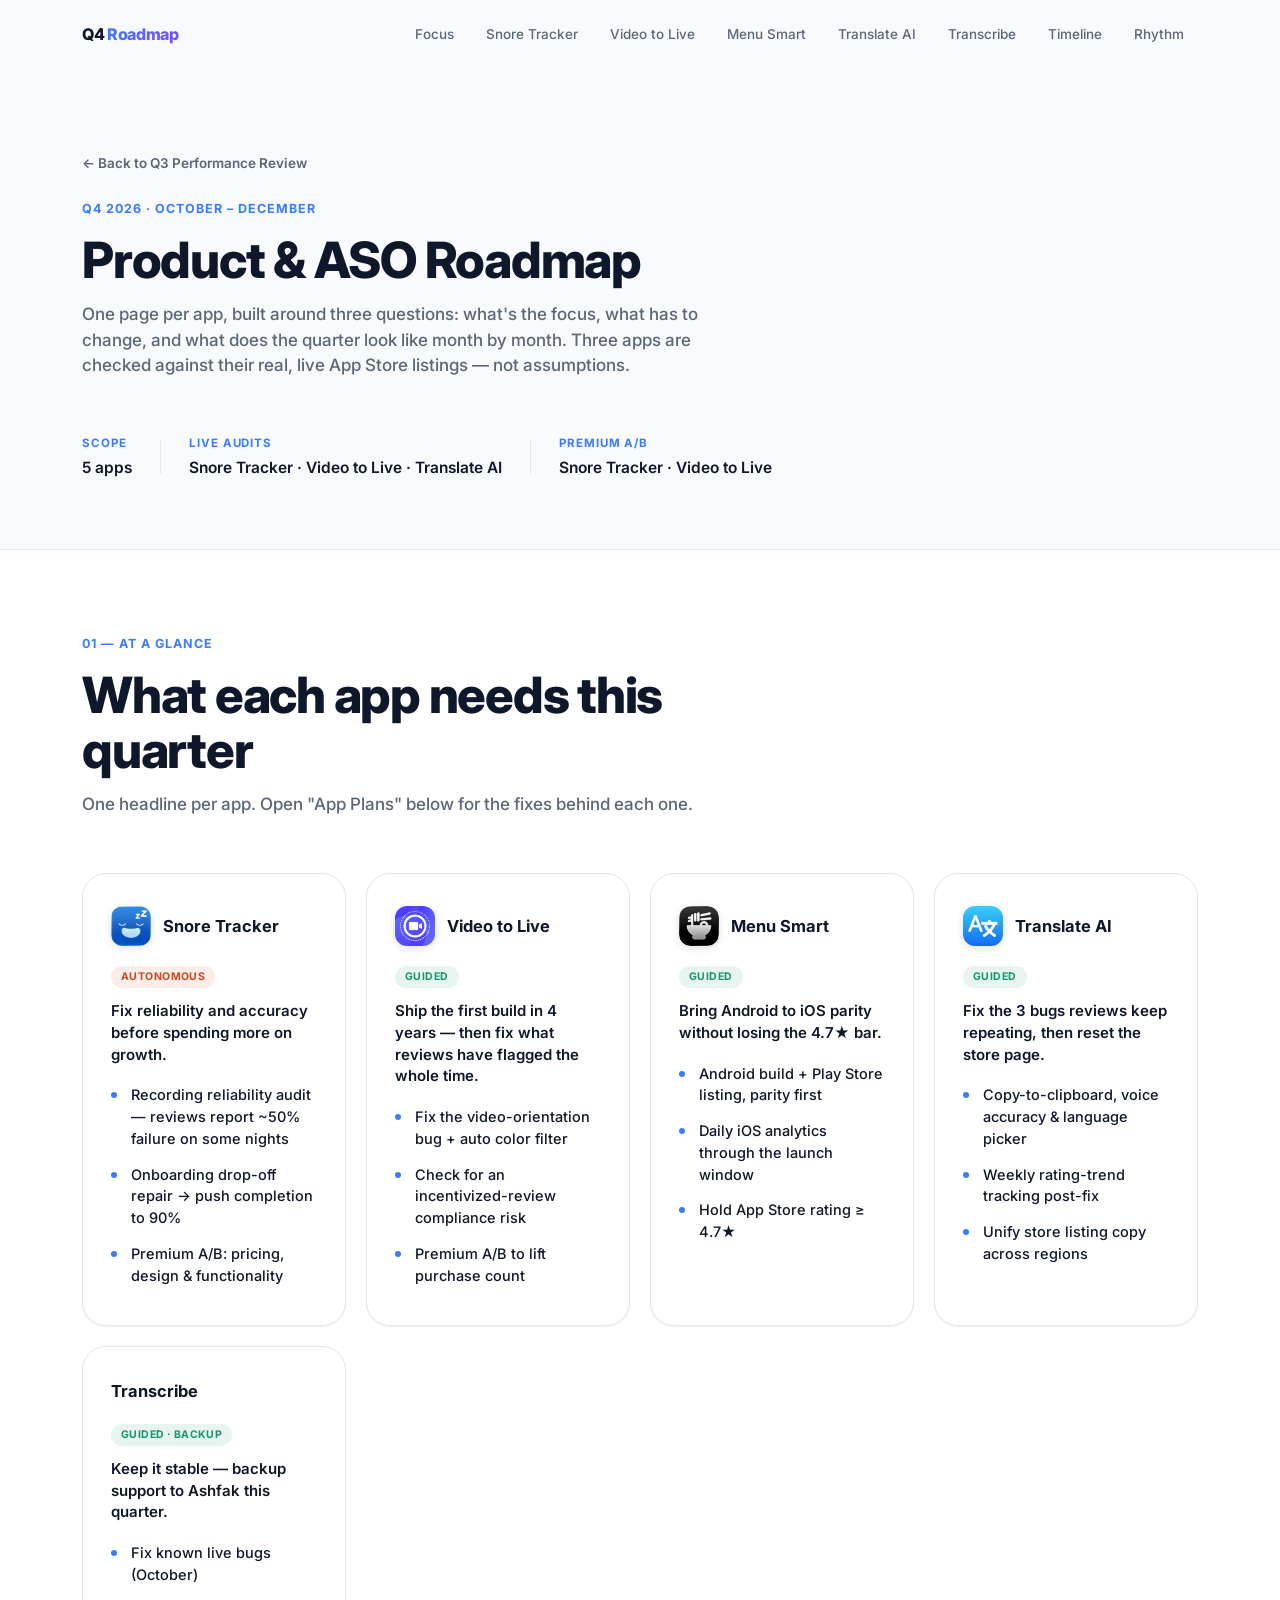
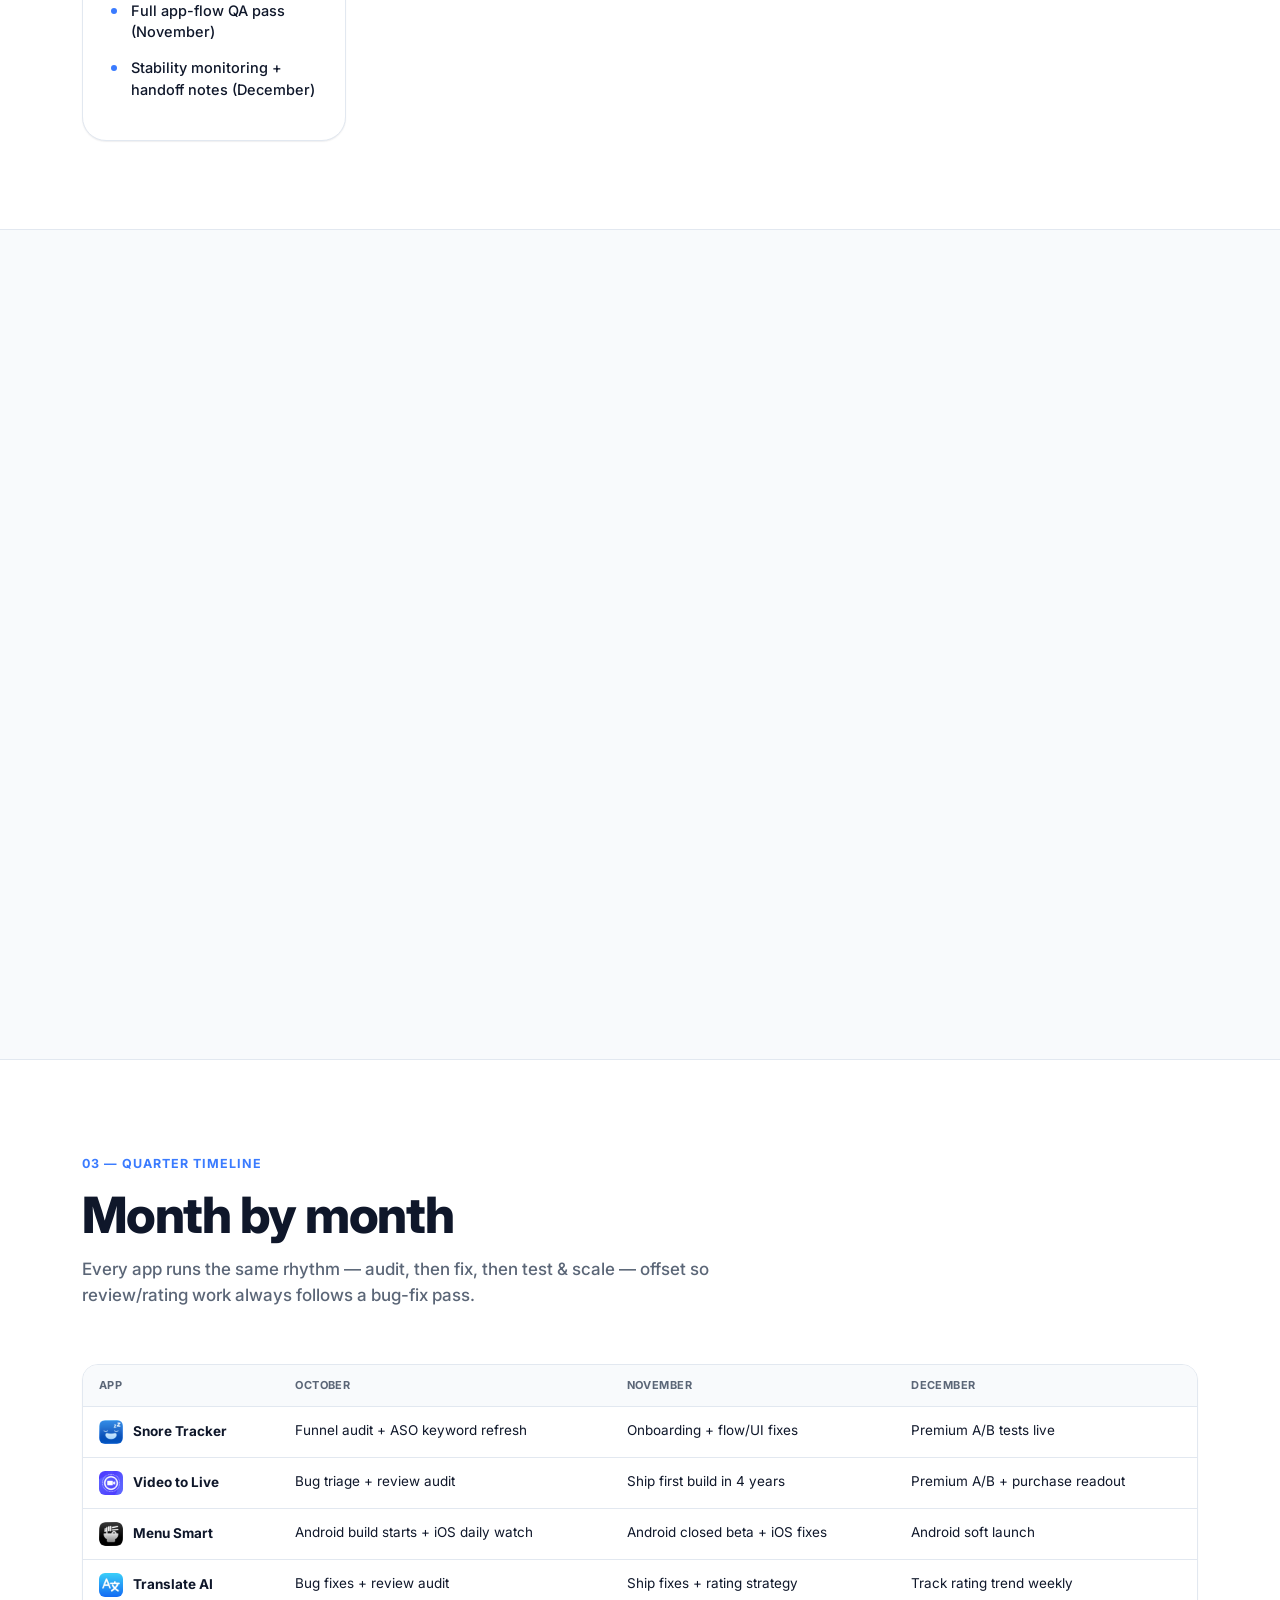
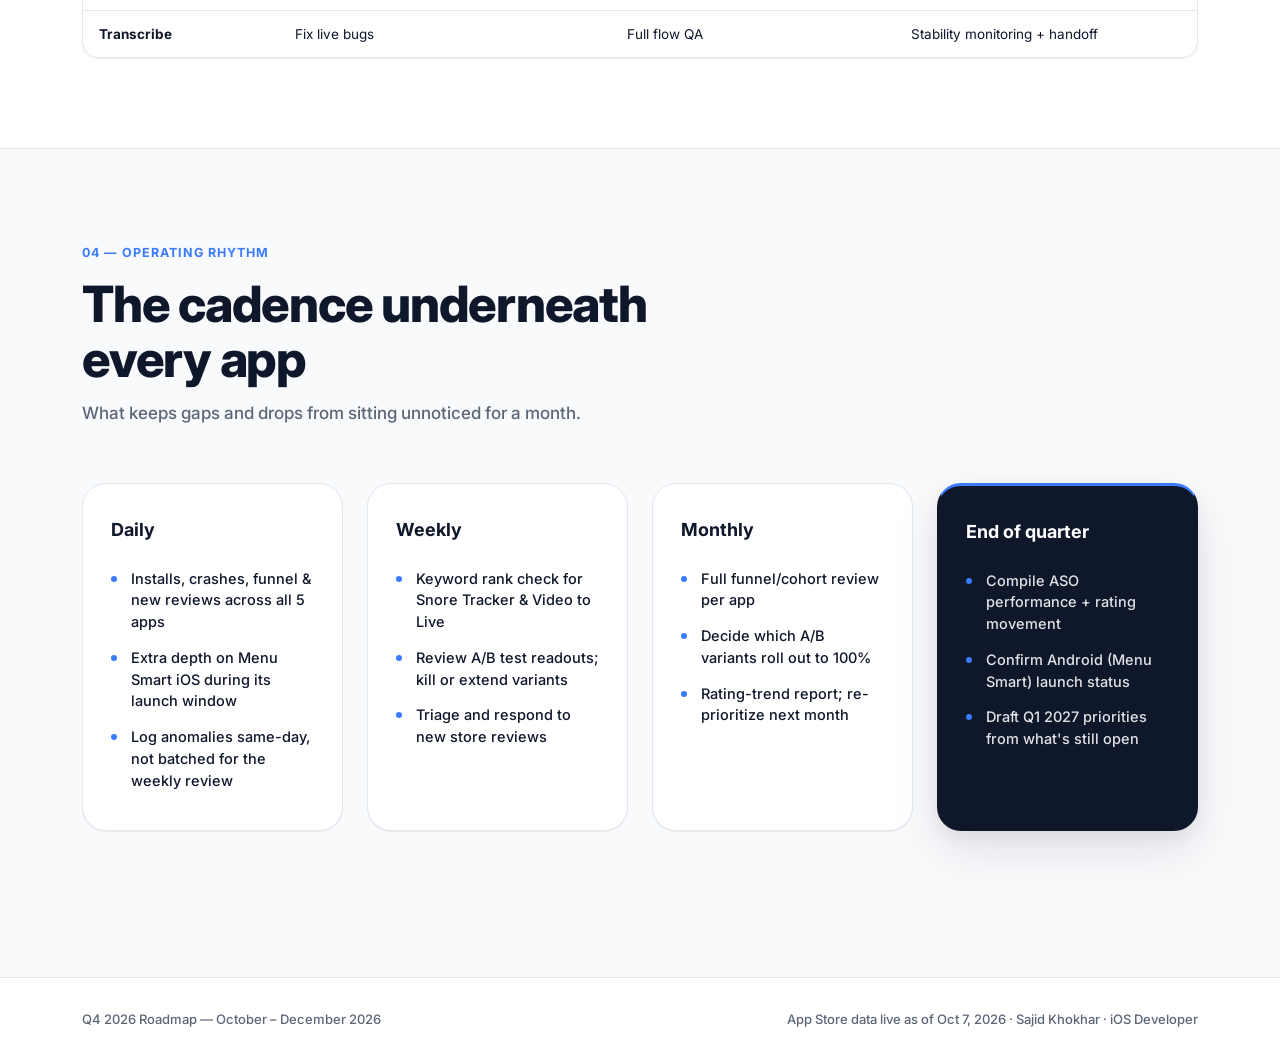
==== commit 6769b954: "Fix Snore Tracker focus card — match light styling of other apps It was using the dark impact-col-ac" ====
--- a/q4-roadmap.html
+++ b/q4-roadmap.html
@@ -77,7 +77,7 @@
         </div>
 
         <div class="focus-grid">
-          <div class="impact-col impact-col-accent fade-in">
+          <div class="impact-col fade-in">
             <div class="focus-card-head">
               <img class="app-icon-img" src="images/snoretracker-icon.jpg" alt="">
               <h3>Snore Tracker</h3>
